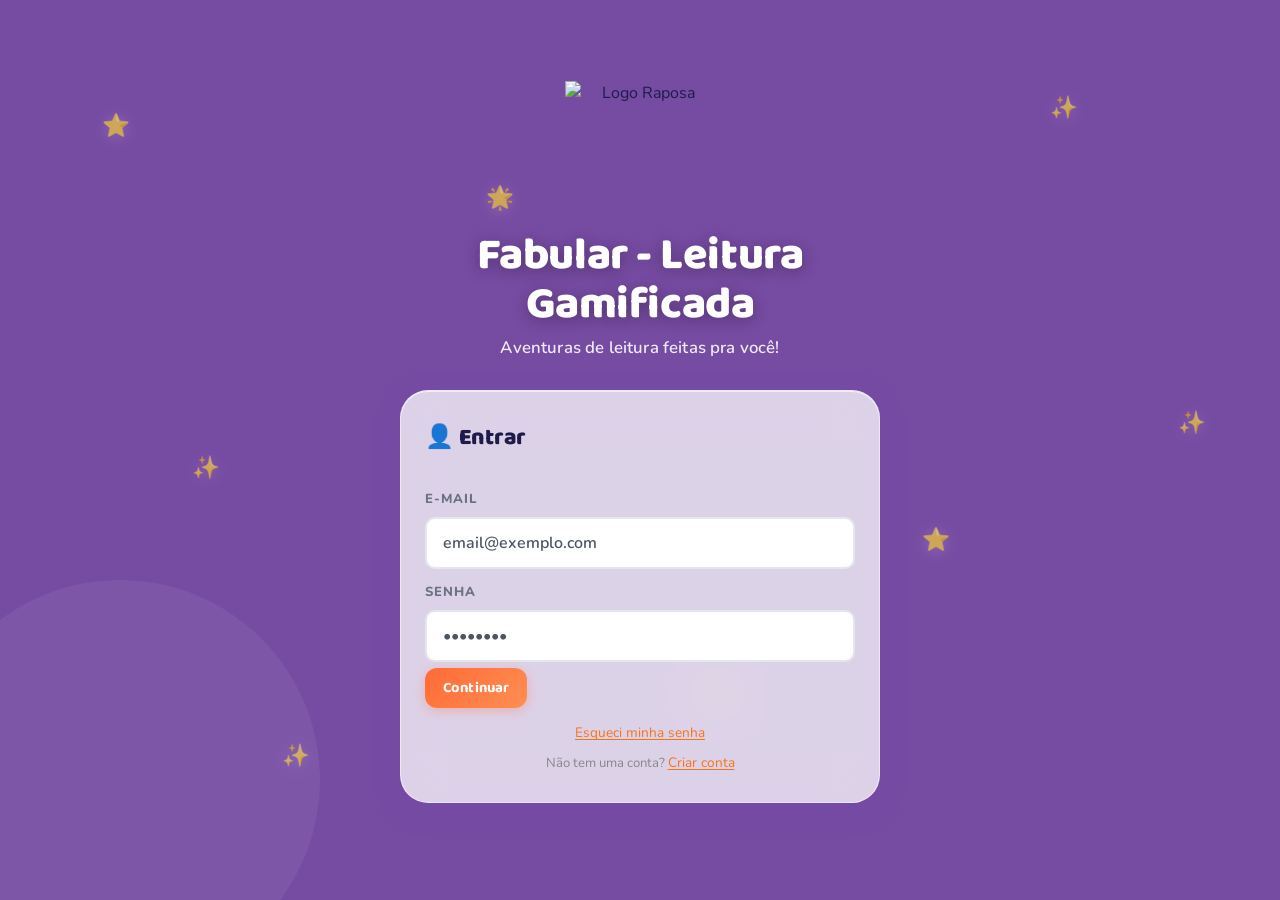
==== index.html @ b4861506 "retirada as frases inuteis" ====
<!DOCTYPE html>
<html lang="pt-BR">

<head>
  <style>
    html.alto-contraste,
    html.alto-contraste body,
    html.alto-contraste .login-bg,
    html.alto-contraste body.login-body,
    html.alto-contraste .app-header,
    html.alto-contraste .sidebar,
    html.alto-contraste .app-main,
    html.alto-contraste .app-layout {
      background-color: #0D1117 !important;
      background: #0D1117 !important;
      color: #E6EDF3 !important;
    }
  </style>
  <script>
    (function () {
      try {
        if (localStorage.getItem('mundoHistorias_modoNoturno') === '1') {
          document.documentElement.classList.add('alto-contraste');
          document.documentElement.style.backgroundColor = '#0D1117';
        }
        var f = localStorage.getItem('mundoHistorias_tamanhoFonte');
        if (f) {
          document.documentElement.style.fontSize = f + 'px';
          document.documentElement.style.setProperty('--fonte-base', f + 'px');
        }
      } catch (e) { }
    })();
  </script>
  <meta charset="UTF-8" />
  <meta name="viewport" content="width=device-width, initial-scale=1.0" />
  <title>Biblioteca - Fabular</title>
  <link rel="icon" type="image/png" href="midia/iconeRaposa.png">
  <link rel="stylesheet" href="css/style.css" />
  <link rel="stylesheet" href="css/components/minigames.css" />
  <link rel="preconnect" href="https://fonts.googleapis.com">
  <link
    href="https://fonts.googleapis.com/css2?family=Baloo+2:wght@400;600;700;800&family=Nunito:wght@400;600;700;800&display=swap"
    rel="stylesheet">

</head>

<body>

  <div id="app-shell">

    <!-- HEADER -->
    <header class="app-header">
      <div class="header-esq">
        <div id="avatar-display" class="header-avatar"></div>
        <div class="header-info">
          <span class="header-nome" id="header-nome">Aventureiro</span>
          <span class="header-nivel" id="header-nivel">Iniciante</span>
        </div>
      </div>
      <div class="header-dir">
        <div class="moedas-badge badge-vidas-header" id="badge-vidas" title="Vidas disponíveis">
          <span aria-hidden="true" class="icone-vidas-header" id="icone-vidas-header">❤️</span>
          <span id="total-vidas">5/5</span>
        </div>
        <div class="header-mais-wrap" id="header-mais-wrap">
          <button class="btn-icon btn-header-mais" id="btn-header-mais" title="Mais opções" aria-label="Mais opções"
            aria-expanded="false">
            <img src="midia/menu/menu.png" alt="Mais opções" class="menu-icon">
          </button>
          <div class="header-mais-menu" id="header-mais-menu" aria-hidden="true">
            <button class="btn-icon" id="btn-contraste" title="Alternar alto contraste"
              aria-label="Alternar alto contraste">
              <img src="midia/menu/half.png" alt="" class="menu-icon">
              <span class="menu-label">Contraste</span>
            </button>
            <button class="btn-icon" id="btn-fonte-mais" title="Aumentar fonte" aria-label="Aumentar fonte">
              <img src="midia/menu/plus.png" alt="" class="menu-icon">
              <span class="menu-label">Fonte +</span>
            </button>
            <button class="btn-icon" id="btn-fonte-menos" title="Diminuir fonte" aria-label="Diminuir fonte">
              <img src="midia/menu/minus.png" alt="" class="menu-icon">
              <span class="menu-label">Fonte -</span>
            </button>
            <button class="btn-icon btn-ir-config" id="btn-ir-configuracoes" title="Configurações"
              aria-label="Configurações">
              <img src="midia/menu/settings.png" alt="" class="menu-icon">
              <span class="menu-label">Configurações</span>
            </button>
            <button class="btn-icon btn-sair" id="btn-sair" title="Sair" aria-label="Sair e voltar ao login">
              <img src="midia/menu/log-out.png" alt="" class="menu-icon">
              <span class="menu-label">Sair</span>
            </button>
          </div>
        </div>
      </div>
    </header>

    <!-- LAYOUT -->
    <div class="app-layout">

      <!-- SIDEBAR -->
      <nav class="sidebar" id="sidebar" role="navigation" aria-label="Menu principal">
        <div class="sidebar-logo" aria-hidden="true">
          <img src="midia/IconeRaposa.png">
        </div>
        <button class="nav-item ativo" data-tela="biblioteca">
          <span class="icon home"></span>
          <span class="nav-label">Início</span>
        </button>
        <button class="nav-item" data-tela="leitura">
          <span class="nav-icon icon icon-book"></span>
          <span class="nav-label">História</span>
        </button>
        <button class="nav-item" data-tela="progresso">
          <span class="icon award"></span>
          <span class="nav-label">Progresso</span>
        </button>

        <button class="nav-item" data-tela="bot-ia">
          <span class="icon bot"></span>
          <span class="nav-label">Criar histórias</span>
        </button>
      </nav>

      <!-- MAIN -->
      <main class="app-main" id="app-main">

        <!-- BIBLIOTECA -->
        <section id="tela-biblioteca" class="tela-app ativa">
          <div class="tela-header">
            <h2>Biblioteca</h2>
            <p class="tela-sub">Escolha uma aventura para começar!</p>
          </div>
          <div class="filtros-bar">
            <div class="filtro-grupo">
              <label class="filtro-label">Gênero:</label>
              <div class="chip-grupo" id="filtro-genero">
                <button class="chip chip-sm ativo" data-filtro-genero="todos">Todos</button>
                <button class="chip chip-sm" data-filtro-genero="narrativo">Narrativo</button>
                <button class="chip chip-sm" data-filtro-genero="poetico">Poético</button>
                <button class="chip chip-sm" data-filtro-genero="cotidiano">Cotidiano</button>
                <button class="chip chip-sm" data-filtro-genero="descritivo">Descritivo</button>
                <button class="chip chip-sm" data-filtro-genero="informativo">Informativo</button>
              </div>
            </div>
          </div>

          <div class="historias-grid" id="historias-grid"></div>
        </section>

        <!-- LEITURA -->
        <section id="tela-leitura" class="tela-app">
          <div class="leitura-container">
            <div class="leitura-header">
              <button class="btn-voltar" id="btn-voltar-biblioteca" aria-label="Voltar à biblioteca">←
                Biblioteca</button>
              <div class="leitura-info">
                <span class="leitura-titulo-badge" id="leitura-titulo-badge">Título</span>
                <div class="fase-indicador">
                  <span id="fase-atual-label">História Completa</span>
                </div>
              </div>
              <div class="leitura-acoes">
                <button class="btn-icon" id="btn-ouvir" title="Ouvir história em voz alta"
                  aria-label="Ouvir história em voz alta">🔊</button>
                <button class="btn-icon" id="btn-destaque" title="Destacar palavras-chave"
                  aria-label="Destacar palavras-chave">🔍</button>
              </div>
            </div>

            <!-- ILUSTRAÇÃO DA CENA -->
            <div class="historia-imagem-area" id="historia-imagem-area">
              <div class="historia-emoji-cena" id="historia-emoji-cena">🌲🏡🌸</div>
            </div>

            <!-- CARTÃO DO LIVRO -->
            <div class="cartao-livro-leitura" id="cartao-livro-leitura">
              <div class="historia-texto" id="historia-texto"></div>
              <!-- NAVEGAÇÃO DE PÁGINAS (rodapé interno do card) -->
              <div class="livro-navegacao-paginas" id="livro-navegacao-paginas" style="display:none">
                <button class="btn-virar-pagina btn-pagina-anterior" id="btn-pagina-anterior" disabled
                  aria-label="Página anterior">
                  <span class="seta">←</span> <span class="btn-texto-completo">Anterior</span>
                </button>
                <div class="livro-nav-centro">
                  <div class="livro-paginacao-dots" id="livro-paginacao-dots"></div>
                  <span class="livro-pagina-indicador" id="livro-pagina-indicador">1 / 1</span>
                </div>
                <button class="btn-virar-pagina btn-proxima-pagina" id="btn-proxima-pagina" aria-label="Próxima página">
                  <span class="btn-texto-completo">Próxima</span> <span class="seta">→</span>
                </button>
              </div>
            </div>

            <div class="interacao-area oculto" id="interacao-area" style="display:none"></div>
            <div class="feedback-area oculto" id="feedback-area">
              <div class="feedback-card" id="feedback-card">
                <div class="feedback-emoji" id="feedback-emoji">🎉</div>
                <p class="feedback-msg" id="feedback-msg">Muito bem!</p>
              </div>
            </div>

            <div class="leitura-rodape">
              <button class="btn-secundario" id="btn-pular-fase" style="display:none">Pular fase →</button>
              <button class="btn-principal" id="btn-continuar" style="display:none">Vamos Jogar! 🚀 (5
                minigames)</button>
            </div>
          </div>
        </section>

        <!-- MINIGAME -->
        <section id="tela-minigame" class="tela-app">
          <div class="minigame-container">
            <div class="minigame-header">
              <button class="btn-voltar" id="btn-voltar-leitura" aria-label="Voltar à leitura">← Leitura</button>
              <div class="minigame-info">
                <span class="minigame-titulo-label" id="mg-titulo-label">Minigame</span>
                <span class="mg-contador" id="mg-contador">1 / 5</span>
              </div>
              <button class="btn-icon" id="btn-ouvir-mg" title="Ouvir enunciado"
                aria-label="Ouvir enunciado">🔊</button>
            </div>
            <div class="minigame-corpo" id="minigame-corpo"></div>
            <div class="minigame-feedback oculto" id="mg-feedback">
              <div class="feedback-card" id="mg-feedback-card">
                <div class="feedback-emoji" id="mg-feedback-emoji">⭐</div>
                <p id="mg-feedback-msg">Parabéns!</p>
              </div>
            </div>
            <div class="minigame-rodape">
              <button class="btn-principal oculto" id="btn-proximo-mg">Próximo Jogo →</button>
              <button class="btn-principal oculto" id="btn-finalizar-mg">Ver Resultado 🏆</button>
            </div>
          </div>
        </section>

        <!-- RESULTADO -->
        <section id="tela-resultado" class="tela-app">
          <div class="resultado-container">
            <div class="resultado-topo">
              <div class="resultado-estrelas" id="resultado-estrelas">⭐⭐⭐⭐⭐</div>
              <h2 class="resultado-titulo" id="resultado-titulo">Incrível!</h2>
              <p class="resultado-msg" id="resultado-msg">Você completou a história!</p>
            </div>
            <div class="resultado-stats">
              <div class="stat-card">
                <span class="stat-icon">⏱️</span>
                <span class="stat-valor" id="stat-tempo">0 min</span>
                <span class="stat-label">Tempo</span>
              </div>
              <div class="stat-card">
                <span class="stat-icon">✅</span>
                <span class="stat-valor" id="stat-acertos">0</span>
                <span class="stat-label">Acertos</span>
              </div>
              <div class="stat-card">
                <span class="stat-icon">💪</span>
                <span class="stat-valor" id="stat-nivel">Iniciante</span>
                <span class="stat-label">Nível</span>
              </div>
            </div>
            <p class="resultado-aviso oculto" id="resultado-aviso">⚠️ Você precisa refazer a atividade e reler a
              história para continuar!</p>
            <div class="resultado-botoes">
              <button class="btn-refazer" id="btn-refazer-atividade">🔄 Refazer Atividade e Reler</button>
              <button class="btn-secundario" id="btn-jogar-novamente">📚 Jogar Outra História</button>
              <button class="btn-principal" id="btn-ver-progresso">🏆 Ver Progresso</button>
            </div>
          </div>
        </section>

        <!-- PROGRESSO -->
        <section id="tela-progresso" class="tela-app">
          <div class="tela-header">
            <h2>Meu Progresso</h2>
            <p class="tela-sub" id="progresso-sub">Continue assim, você está indo bem!</p>
          </div>

          <div class="progresso-secoes">
            <div class="progresso-secao">
              <div class="raposa-evolucao-card" id="raposa-evolucao-card">
                <div class="raposa-imagem-wrapper">
                  <img id="raposa-img" src="midia/raposa/raposa1.png" alt="Raposa Filhote" class="raposa-img" />
                </div>
                <div class="raposa-detalhes">
                  <div class="raposa-fase-badge" id="raposa-fase-badge"> Raposa Filhote</div>
                  <p class="raposa-mensagem" id="raposa-mensagem">Sua raposinha acabou de nascer! Continue lendo
                    histórias e completando minigames para ajudá-la a crescer. </p>
                  <div class="raposa-progresso-bar-wrap">
                    <div class="raposa-progresso-info">
                      <span class="raposa-estrelas-atual" id="raposa-estrelas-texto">0 / 10 ⭐</span>
                      <span class="raposa-proximo-estagio" id="raposa-proximo-texto">Faltam 10 ⭐ para Raposa
                        Jovem</span>
                    </div>
                    <div class="raposa-bar-track">
                      <div class="raposa-bar-fill" id="raposa-bar-fill"></div>
                    </div>
                  </div>
                  <div class="raposa-estagios-mini">
                    <div class="raposa-estagio-step" id="res-filhote" title="Raposa Filhote (0+ ⭐)">
                      <span class="icon res-icon trofeuestrela"></span>
                      <span class="res-nome">Filhote</span>
                    </div>
                    <div class="raposa-estagio-linha"></div>
                    <div class="raposa-estagio-step" id="res-jovem" title="Raposa Jovem (10+ ⭐)">
                      <span class="icon res-icon interrogacao"></span>
                      <span class="res-nome">Jovem</span>
                    </div>
                    <div class="raposa-estagio-linha"></div>
                    <div class="raposa-estagio-step" id="res-aventureira" title="Raposa Aventureira (25+ ⭐)">
                      <span class="icon res-icon interrogacao"></span>
                      <span class="res-nome">Aventureira</span>
                    </div>
                    <div class="raposa-estagio-linha"></div>
                    <div class="raposa-estagio-step" id="res-mestre" title="Raposa Mestre (45+ ⭐)">
                      <span class="icon res-icon interrogacao"></span>
                      <span class="res-nome">Mestre</span>
                    </div>
                  </div>
                </div>
              </div>
            </div>

            <!-- CONQUISTAS -->
            <div class="progresso-secao progresso-secao-conquistas">
              <div class="conquistas-header-bar">
                <div class="conquistas-header-info">
                  <h3>🏆 Conquistas</h3>
                  <p class="conquistas-subtitulo">Alcance os objetivos de leitura e minigames para desbloquear
                    conquistas!</p>
                </div>
                <div class="conquistas-contador-badge" id="conquistas-contador">0 / 8 Conquistas</div>
              </div>

              <!-- GRID DE CARDS DE CONQUISTAS -->
              <div class="conquistas-grid" id="conquistas-grid"></div>
            </div>

            <div class="progresso-secao progresso-secao-historias">
              <h3>📖 Histórias Concluídas</h3>
              <div class="progresso-historias-layout">
                <div class="historias-concluidas-wrap">
                  <div class="historias-concluidas" id="historias-concluidas">
                    <p class="vazio-msg">Nenhuma história concluída ainda. Comece a ler!</p>
                  </div>
                </div>
                <aside class="calendario-atividade" id="calendario-atividade"
                  aria-label="Calendário de atividade de leitura"></aside>
              </div>
            </div>
          </div>
        </section>

        <!-- BOT IA -->
        <section id="tela-bot-ia" class="tela-app">
          <div class="tela-header">
            <h2>Criar Histórias</h2>
          </div>
          <div class="bot-ia-wrap">
            <div class="bot-ia-card">
              <div class="bot-chat">
                <div class="bot-chat-msg bot-chat-msg-ai">
                  <span class="bot-chat-avatar">
                    <img src="midia/IconeRaposa.png" alt="Lumi — Assistente de IA">
                  </span>
                  <div class="bot-chat-bubble">
                    Oi! Sou a Lumi! Me conte sua ideia e eu crio uma história completa para você.
                  </div>
                </div>
                <div class="bot-chat-msg bot-chat-msg-ai">
                  <span class="bot-chat-avatar">
                    <img src="midia/IconeRaposa.png" alt="Lumi — Assistente de IA">
                  </span>
                  <div class="bot-chat-bubble">
                    Escolha o gênero textual para começar:
                  </div>
                </div>
              </div>

              <label class="bot-ia-label" id="label-bot-ia-genero">Gênero textual</label>
              <div class="chip-grupo bot-ia-genero-grupo" id="bot-ia-genero-grupo" role="radiogroup"
                aria-labelledby="label-bot-ia-genero">
                <button type="button" class="chip ativo" data-genero="narrativo" aria-pressed="true">Narrativo</button>
                <button type="button" class="chip" data-genero="poetico" aria-pressed="false">Poético</button>
                <button type="button" class="chip" data-genero="instrucional" aria-pressed="false">Instrucional</button>
                <button type="button" class="chip" data-genero="descritivo" aria-pressed="false">Descritivo</button>
                <button type="button" class="chip" data-genero="informativo" aria-pressed="false">Informativo</button>
              </div>

              <label class="bot-ia-label" for="bot-ia-prompt">Tema ou ideia da história</label>
              <textarea id="bot-ia-prompt" class="bot-ia-textarea" rows="4" maxlength="700"
                placeholder="Ex.: um coelho que aprende a colaborar com os amigos para montar uma horta..."></textarea>
              <button type="button" class="btn-principal bot-ia-btn" id="btn-bot-ia-gerar">Criar história</button>
              <p id="bot-ia-erro" class="bot-ia-erro oculto" role="alert"></p>
            </div>
          </div>
        </section>

      </main>
    </div>
  </div>

  <!-- PORTÃO PARENTAL: verifica conta matemática antes de ir às configurações -->
  <div class="portao-overlay oculto" id="portao-parental-overlay" role="dialog" aria-modal="true"
    aria-labelledby="portao-titulo">
    <div class="portao-card" id="portao-card">
      <div class="portao-icone">🔐</div>
      <h2 class="portao-titulo" id="portao-titulo">Área dos Responsáveis</h2>
      <p class="portao-desc">Para acessar as configurações, resolva a conta abaixo:</p>
      <div class="portao-conta" id="portao-conta" aria-live="polite"></div>
      <div class="portao-input-wrap">
        <input class="portao-input" id="portao-resposta" type="number" inputmode="numeric" placeholder="Sua resposta..."
          autocomplete="off" aria-label="Resposta da conta">
        <button class="btn-principal portao-btn-confirmar" id="portao-btn-confirmar">Confirmar ✓</button>
      </div>
      <p class="portao-erro oculto" id="portao-erro" aria-live="assertive">❌ Resposta incorreta. Tente novamente!</p>
      <button class="btn-secundario portao-btn-cancelar" id="portao-btn-cancelar">Cancelar</button>
    </div>
  </div>

  <script src="js/models/faixaEtaria.js"></script>
  <script src="js/models/stories.js"></script>
  <script src="js/models/state.js"></script>
  <script src="js/models/vidas.js"></script>
  <script src="js/utils/avatarUtils.js"></script>
  <script src="js/views/accessibilityView.js"></script>
  <script src="js/views/iaView.js"></script>
  <script src="js/views/libraryView.js"></script>
  <script src="js/views/readingView.js"></script>
  <script src="js/views/minigameView.js"></script>
  <script src="js/views/progressView.js"></script>
  <script src="js/controllers/appController.js"></script>
</body>

</html>
---- css/style.css ----
/* =============================================
   MUNDO DAS HISTÓRIAS — style.css (modernizado)
   ============================================= */

/* ── RESET ── */
*,
*::before,
*::after {
  box-sizing: border-box;
  margin: 0;
  padding: 0;
}

/*Variaveis de cores*/
:root {
  --cor-primaria: #FF6B35;
  --cor-secundaria: #4ECDC4;
  --cor-acento: #FFE66D;
  --cor-roxo: #A855F7;
  --cor-verde: #22C55E;
  --cor-azul: #3B82F6;

  --grad-hero: linear-gradient(135deg, #667eea 0%, #764ba2 50%, #f093fb 100%);
  --grad-card: linear-gradient(160deg, #ffffff 0%, #f8f3ff 100%);
  --grad-btn: linear-gradient(135deg, #FF6B35, #FF8E53);
  --grad-btn-sec: linear-gradient(135deg, #4ECDC4, #44A08D);
  --cor-btn-sec: #0d7a73;

  --bg: #F0F4FF;
  --bg-card: #FFFFFF;
  --texto: #1E1B4B;
  --texto-sub: #6B7280;
  --borda: #E5E7EB;

  --radius: 18px;
  --radius-sm: 10px;
  --shadow: 0 2px 16px rgba(100, 70, 200, .10), 0 1px 3px rgba(0, 0, 0, .05);
  --shadow-lg: 0 8px 40px rgba(100, 70, 200, .16), 0 2px 8px rgba(0, 0, 0, .06);
  --shadow-hover: 0 16px 48px rgba(100, 70, 200, .22), 0 4px 12px rgba(0, 0, 0, .08);
  --trans: .2s cubic-bezier(.4, 0, .2, 1);
  --trans-spring: .3s cubic-bezier(.34, 1.56, .64, 1);

  /* fonte controlada via JS */
  --fonte-base: 16px;

  /* glassmorphism */
  --glass-bg: rgba(255, 255, 255, 0.75);
  --glass-border: rgba(255, 255, 255, 0.5);
  --glass-shadow: 0 8px 32px rgba(100, 70, 200, .12), inset 0 1px 0 rgba(255, 255, 255, 0.6);
}

/* Alto contraste */
html.alto-contraste,
body.alto-contraste {
  --bg: #000000;
  --bg-card: #111111;
  --texto: #FFFF00;
  --texto-sub: #FFD700;
  --borda: #FFFF00;
  --cor-primaria: #FF9944;
  --cor-secundaria: #00FFEE;
  --cor-roxo: #DD88FF;
  --cor-verde: #00FF88;
  --cor-azul: #66BBFF;
  --cor-acento: #FFEE00;
  --grad-card: linear-gradient(145deg, #111, #222);
  --grad-btn: linear-gradient(135deg, #FF9944, #FFBB55);
  --grad-btn-sec: linear-gradient(135deg, #00FFEE, #00DDCC);
  --shadow: 0 0 0 2px #FFFF00;
  --glass-bg: rgba(20, 20, 20, 0.9);
  --glass-border: rgba(255, 255, 0, 0.3);
}

/*Variváveis de icon*/

.icon {
  width: 32px;
  height: 32px;
  display: inline-block;
  background-size: contain;
  background-repeat: no-repeat;
  background-position: center;
  transition: all .25s ease;
}

.nav-item.ativo .icon {
  animation: pop .3s ease;
  transform: scale(1.2);
}

@keyframes pop {
  0% {
    transform: scale(1);
  }

  50% {
    transform: scale(1.35);
  }

  100% {
    transform: scale(1.2);
  }
}

.home {
  background-image: url("../midia/home.png");
}

.icon-book {
  background-image: url("../midia/book-menu.png");
}

.award {
  background-image: url("../midia/trophy-menu.png");
}

.bot {
  background-image: url("../midia/bot.png");
}


html {
  font-size: var(--fonte-base, 15px);
  background-color: var(--bg, #F0F4FF);
  scroll-behavior: smooth;
}

@media (max-width: 768px) {
  html {
    font-size: 14px !important;
  }
}

@media (max-width: 480px) {
  html {
    font-size: 13.5px !important;
  }
}

body {
  font-family: 'Nunito', sans-serif;
  font-size: 1rem;

  background: var(--bg);
  color: var(--texto);
  min-height: 100vh;
  line-height: 1.6;
}

*:focus-visible {
  outline: 3px solid var(--cor-primaria);
  outline-offset: 3px;
  border-radius: 6px;
}

/* ── UTILITÁRIOS ── */
.oculto {
  display: none !important;
}

.tela-app {
  display: none;
}

.tela-app.ativa {
  display: block;
}



/* ==============================================
   LOGIN PAGE
   ============================================== */
body.login-body {
  display: flex;
  align-items: center;
  justify-content: center;
  min-height: 100vh;
}

.login-bg {
  min-height: 100vh;
  width: 100%;
  background: #764ba2;
  position: relative;
  overflow: hidden;
  display: flex;
  align-items: center;
  justify-content: center;
  padding: 24px 16px 40px;
}

/* fundo com textura de pontos 
.login-bg::before {
  content: '';
  position: absolute;
  inset: 0;
  background:
    radial-gradient(circle at 20% 30%, rgba(255, 255, 255, .15) 0%, transparent 50%),
    radial-gradient(circle at 80% 70%, rgba(255, 255, 255, .1) 0%, transparent 50%),
    url("data:image/svg+xml,%3Csvg width='40' height='40' viewBox='0 0 40 40' xmlns='http://www.w3.org/2000/svg'%3E%3Ccircle cx='20' cy='20' r='1.5' fill='%23ffffff' fill-opacity='0.07'/%3E%3C/svg%3E");
  pointer-events: none;
}*/

.login-bg::after {
  content: '';
  position: absolute;
  bottom: -80px;
  left: -80px;
  width: 400px;
  height: 400px;
  border-radius: 50%;
  background: rgba(255, 255, 255, .06);
  pointer-events: none;
}

.estrelas-bg {
  position: absolute;
  inset: 0;
  pointer-events: none;
}

.estrela-flutuante {
  position: absolute;
  left: var(--x);
  top: var(--y);
  font-size: 1.4rem;
  animation: flutua 3.5s ease-in-out infinite;
  animation-delay: var(--d);
  opacity: .65;
  filter: drop-shadow(0 2px 8px rgba(255, 255, 255, .3));
}

@keyframes flutua {

  0%,
  100% {
    transform: translateY(0) rotate(0) scale(1);
  }

  50% {
    transform: translateY(-18px) rotate(15deg) scale(1.1);
  }
}

.login-wrapper {
  width: 100%;
  max-width: 480px;
  display: flex;
  flex-direction: column;
  align-items: center;
  gap: 28px;
  position: relative;
  z-index: 1;
}

.login-logo {
  text-align: center;
}

.login-logo-icon {
  width: 150px;
  height: 150px;
  display: block;
  margin: 0 auto;

}

@keyframes pulsa {

  0%,
  100% {
    transform: scale(1) rotate(-2deg);
  }

  50% {
    transform: scale(1.1) rotate(2deg);
  }
}

.login-titulo {
  font-family: 'Baloo 2', cursive;
  font-size: clamp(2rem, 7vw, 2.8rem);
  font-weight: 800;
  color: #fff;
  text-shadow: 0 3px 16px rgba(0, 0, 0, .3);
  line-height: 1.1;
  letter-spacing: -.01em;
}

.login-subtitulo {
  color: rgba(255, 255, 255, .88);
  font-size: 1.05rem;
  margin-top: 6px;
  font-weight: 600;
  letter-spacing: .01em;
}

.login-card {
  background: var(--glass-bg);
  backdrop-filter: blur(20px);
  -webkit-backdrop-filter: blur(20px);
  border: 1.5px solid var(--glass-border);
  border-radius: 28px;
  padding: 28px 24px;
  width: 100%;
  box-shadow: var(--glass-shadow);
  display: flex;
  flex-direction: column;
  gap: 20px;
  animation: slideUp .55s cubic-bezier(.4, 0, .2, 1) both;
}

@keyframes slideUp {
  from {
    opacity: 0;
    transform: translateY(36px) scale(.98);
  }

  to {
    opacity: 1;
    transform: translateY(0) scale(1);
  }
}

.login-card-titulo {
  font-family: 'Baloo 2', cursive;
  font-size: 1.45rem;
  font-weight: 800;
  color: var(--texto);
  letter-spacing: -.01em;
}

.campo-grupo {
  display: flex;
  flex-direction: column;
  gap: 7px;
}

.campo-label {
  font-weight: 800;
  font-size: .82rem;
  color: var(--texto-sub);
  text-transform: uppercase;
  letter-spacing: .07em;
  padding-top: 3%;
}

.campo-input,
input,
select,
textarea {
  border: 2px solid var(--borda, #E5E7EB);
  border-radius: var(--radius-sm, 10px);
  padding: 13px 16px;
  font-family: 'Nunito', sans-serif;
  font-size: 1rem;
  font-weight: 700 !important;
  color: #111827 !important;
  background: #FFFFFF !important;
  transition: border-color var(--trans), box-shadow var(--trans), background var(--trans);
}

.campo-input::placeholder,
input::placeholder,
textarea::placeholder {
  color: #4B5563 !important;
  opacity: 1 !important;
  font-weight: 600 !important;
}

.campo-input:focus,
input:focus,
select:focus,
textarea:focus {
  border-color: var(--cor-primaria, #FF6B35);
  background: #FFFFFF !important;
  color: #111827 !important;
  box-shadow: 0 0 0 4px rgba(255, 107, 53, .12);
  outline: none;
}

select.campo-input option,
select option {
  color: #111827 !important;
  background-color: #FFFFFF !important;
  font-weight: 700 !important;
  padding: 8px;
}

/* Previne fundo claro com texto claro no autofill do navegador em Modo Claro */
input:-webkit-autofill,
input:-webkit-autofill:hover,
input:-webkit-autofill:focus,
input:-webkit-autofill:active {
  -webkit-text-fill-color: #111827 !important;
  -webkit-box-shadow: 0 0 0px 1000px #FFFFFF inset !important;
  transition: background-color 5000s ease-in-out 0s;
}

.campo-erro {
  color: #EF4444;
  font-size: .85rem;
  font-weight: 700;
}

/* Avatar grid */
.avatar-grid {
  display: grid;
  grid-template-columns: repeat(4, 1fr);
  gap: 8px;
}

.avatar-btn {
  background: rgba(255, 255, 255, .6);
  border: 2.5px solid transparent;
  border-radius: var(--radius-sm);
  font-size: 1.85rem;
  padding: 9px;
  cursor: pointer;
  transition: all var(--trans-spring);
  line-height: 1;
  position: relative;
  overflow: hidden;
}

.avatar-btn::before {
  content: '';
  position: absolute;
  inset: 0;
  background: linear-gradient(135deg, rgba(168, 85, 247, .08), rgba(168, 85, 247, .02));
  opacity: 0;
  transition: opacity var(--trans);
}

.avatar-btn:hover {
  background: #EDE9FE;
  transform: scale(1.12) translateY(-2px);
}

.avatar-btn:hover::before {
  opacity: 1;
}

.avatar-btn.ativo {
  border-color: var(--cor-roxo);
  background: linear-gradient(135deg, #EDE9FE, #DDD6FE);
  transform: scale(1.1) translateY(-2px);
  box-shadow: 0 4px 16px rgba(168, 85, 247, .3);
}

.avatar-btn img,
.avatar-img,
.avatar-img-render {
  width: 48px;
  height: 48px;
  object-fit: contain;
  border-radius: 50%;
  display: inline-block;
  vertical-align: middle;
}

.avatar-emoji-render {
  font-size: 2rem;
  line-height: 1;
  display: inline-block;
}

/* Chips */
.chip-grupo {
  display: flex;
  flex-wrap: wrap;
  gap: 8px;
}

.chip {
  background: #FFFFFF !important;
  border: 2px solid #D1D5DB !important;
  border-radius: 999px;
  padding: 8px 16px;
  font-family: 'Nunito', sans-serif;
  font-size: .9rem;
  font-weight: 800 !important;
  color: #111827 !important;
  cursor: pointer;
  transition: all var(--trans);
  position: relative;
  overflow: hidden;
  box-shadow: 0 1px 3px rgba(0, 0, 0, 0.05);
}

.chip:hover {
  border-color: #FF6B35 !important;
  color: #C2410C !important;
  background: #FFF3ED !important;
  transform: translateY(-1px);
}

.chip.ativo {
  background: linear-gradient(135deg, #FF6B35, #FF8E53) !important;
  border-color: #FF6B35 !important;
  color: #FFFFFF !important;
  font-weight: 800 !important;
  transform: translateY(-1px) scale(1.04);
  box-shadow: 0 4px 14px rgba(255, 107, 53, .35);
}

.chip.chip-sm {
  padding: 6px 12px;
  font-size: .82rem;
}

.chip.chip-sm.ativo {
  transform: translateY(-1px) scale(1.03);
}

.btn-entrar {
  margin-top: 4px;
}

/*IMG BOT*/
.bot-chat-avatar {
  width: 40px;
  height: 40px;
  display: flex;
  align-items: center;
  justify-content: center;
  flex-shrink: 0;
}

.bot-chat-avatar img {
  width: 100%;
  height: 100%;
  object-fit: contain;
  border-radius: 50%;
}

/* ==============================================
   BOTÕES GERAIS
   ============================================== */
.btn-principal {
  background: var(--grad-btn);
  color: #fff;
  border: none;
  border-radius: 12px;
  padding: 8px 18px;
  margin: 6px 0;
  font-family: 'Baloo 2', cursive;
  font-size: 0.92rem;
  font-weight: 700;
  cursor: pointer;
  transition: all var(--trans);
  box-shadow: 0 3px 12px rgba(255, 107, 53, .3);
  display: inline-flex;
  align-items: center;
  justify-content: center;
  text-align: center;
  gap: 6px;
  letter-spacing: .01em;
  position: relative;
  overflow: hidden;
  box-sizing: border-box;
}

.btn-principal::after {
  content: '';
  position: absolute;
  inset: 0;
  background: linear-gradient(135deg, rgba(255, 255, 255, .15), transparent);
  opacity: 0;
  transition: opacity var(--trans);
}

.btn-principal:hover:not(:disabled) {
  transform: translateY(-1px);
  box-shadow: 0 6px 20px rgba(255, 107, 53, .45);
}

.btn-principal:hover:not(:disabled)::after {
  opacity: 1;
}

.btn-principal:active {
  transform: translateY(0);
}

.btn-principal:disabled {
  opacity: .5;
  cursor: not-allowed;
}

.btn-secundario {
  background: rgba(78, 205, 196, 0.08);
  color: var(--cor-btn-sec);
  border: 2px solid var(--cor-secundaria);
  border-radius: 12px;
  padding: 8px 16px;
  margin: 6px 0;
  font-family: 'Baloo 2', cursive;
  font-size: 0.88rem;
  font-weight: 700;
  cursor: pointer;
  transition: all var(--trans);
  display: inline-flex;
  align-items: center;
  justify-content: center;
  text-align: center;
  gap: 6px;
  position: relative;
  overflow: hidden;
  z-index: 1;
  box-shadow: 0 2px 8px rgba(78, 205, 196, 0.15);
  box-sizing: border-box;
}

.btn-secundario::before {
  content: '';
  position: absolute;
  inset: 0;
  background: var(--grad-btn-sec);
  opacity: 0;
  transition: opacity var(--trans);
  z-index: -1;
}

.btn-secundario:hover {
  color: #ffffff;
  border-color: transparent;
  transform: translateY(-1px);
  box-shadow: 0 4px 18px rgba(78, 205, 196, .35);
}

.btn-secundario:hover::before {
  opacity: 1;
}

.btn-voltar {
  background: none;
  border: none;
  font-family: 'Nunito', sans-serif;
  font-size: .95rem;
  font-weight: 700;
  color: var(--texto-sub);
  cursor: pointer;
  padding: 8px 10px;
  border-radius: var(--radius-sm);
  transition: color var(--trans), background var(--trans);
  white-space: nowrap;
}

.btn-voltar:hover {
  color: var(--cor-primaria);
  background: rgba(255, 107, 53, .08);
}

.btn-icon {
  display: inline-flex;
  align-items: center;
  justify-content: center;
  gap: 6px;
  background: rgba(255, 255, 255, .7);
  border: 1.5px solid var(--borda);
  border-radius: var(--radius-sm);
  padding: 7px 10px;
  font-size: .85rem;
  font-weight: 800;
  cursor: pointer;
  transition: all var(--trans);
  color: var(--texto);
  white-space: nowrap;
  line-height: 1.3;
  backdrop-filter: blur(4px);
}

.btn-icon img {
  width: 20px !important;
  height: 20px !important;
  max-width: 20px;
  max-height: 20px;
  object-fit: contain;
  display: inline-block;
  flex-shrink: 0;
}

.btn-icon:hover {
  border-color: var(--cor-primaria);
  color: var(--cor-primaria);
  background: rgba(255, 107, 53, .07);
  transform: translateY(-1px);
}

.btn-icon.ativo {
  background: var(--cor-primaria);
  border-color: var(--cor-primaria);
  color: #fff;
}

.btn-sair {
  color: #EF4444;
  border-color: rgba(239, 68, 68, .25);
}

.btn-sair:hover {
  background: rgba(239, 68, 68, .07);
  border-color: #EF4444;
  color: #EF4444;
  transform: translateY(-1px);
}

/* ==============================================
   APP SHELL — HEADER
   ============================================== */
#app-shell {
  display: flex;
  flex-direction: column;
  height: 100vh;
  overflow: hidden;
}

.app-header {
  background: rgba(255, 255, 255, .92);
  backdrop-filter: blur(16px);
  -webkit-backdrop-filter: blur(16px);
  border-bottom: 1px solid rgba(229, 231, 235, .8);
  padding: 10px 20px;
  display: flex;
  align-items: center;
  justify-content: space-between;
  flex-shrink: 0;
  box-shadow: 0 1px 20px rgba(100, 70, 200, .08);
  position: relative;
  z-index: 50;
}

.header-esq {
  display: flex;
  align-items: center;
  gap: 10px;
}

.header-avatar {
  font-size: 2rem;
  flex-shrink: 0;
  filter: drop-shadow(0 2px 6px rgba(0, 0, 0, .15));
  transition: transform var(--trans-spring);
  display: flex;
  align-items: center;
  justify-content: center;
  width: 44px;
  height: 44px;
}

.header-avatar img,
.header-avatar-img {
  width: 40px;
  height: 40px;
  object-fit: contain;
  border-radius: 50%;
  display: block;
}

.header-avatar:hover {
  transform: scale(1.15) rotate(-5deg);
}

.header-info {
  display: flex;
  flex-direction: column;
  line-height: 1.2;
}

.header-nome {
  font-weight: 800;
  font-size: .95rem;
  color: var(--texto);
}

.header-nivel {
  font-size: .72rem;
  color: var(--cor-roxo);
  font-weight: 800;
  letter-spacing: .04em;
  text-transform: uppercase;
}

.header-logo {
  font-family: 'Baloo 2', cursive;
  font-weight: 800;
  font-size: 1.1rem;
  color: var(--texto);
  letter-spacing: -.01em;
}

.header-dir {
  display: flex;
  align-items: center;
  gap: 6px;
}

/* Wrapper relativo para posicionar o dropdown */
.header-mais-wrap {
  position: relative;
}

/* Botão dos 3 pontinhos */
.btn-header-mais {
  font-size: 1.3rem;
  letter-spacing: 0.05em;
  min-width: 38px;
}

.header-mais-dots {
  line-height: 1;
  display: block;
  transform: rotate(0deg);
  transition: transform 0.2s ease;
}

.btn-header-mais[aria-expanded="true"] .header-mais-dots {
  transform: rotate(90deg);
}

/* Dropdown */
.header-mais-menu {
  display: flex;
  flex-direction: column;
  align-items: stretch;
  gap: 4px;
  position: absolute;
  top: calc(100% + 8px);
  right: 0;
  min-width: 160px;
  background: var(--bg-card, #fff);
  border: 1.5px solid var(--borda, #E5E7EB);
  border-radius: 14px;
  padding: 8px;
  box-shadow: 0 8px 28px rgba(0, 0, 0, 0.12), 0 2px 8px rgba(0, 0, 0, 0.06);
  z-index: 9999;
  /* estado fechado */
  opacity: 0;
  pointer-events: none;
  transform: translateY(-6px) scale(0.97);
  transform-origin: top right;
  transition: opacity 0.18s ease, transform 0.18s ease;
}

.header-mais-menu.aberto {
  opacity: 1;
  pointer-events: auto;
  transform: translateY(0) scale(1);
}

/* Botões dentro do dropdown ficam largura total, com label na mesma linha */
.header-mais-menu .btn-icon {
  display: flex !important;
  flex-direction: row !important;
  align-items: center !important;
  justify-content: flex-start !important;
  width: 100%;
  gap: 10px;
  padding: 9px 12px;
  border-radius: 9px;
  font-size: 0.92rem;
  font-weight: 700;
  text-align: left;
}

/* Ícone de imagem dentro dos botões do dropdown */
.header-mais-menu .menu-icon,
.btn-header-mais .menu-icon {
  width: 20px !important;
  height: 20px !important;
  max-width: 20px;
  max-height: 20px;
  object-fit: contain;
  flex-shrink: 0;
  display: inline-block;
}

/* Label de texto ao lado do ícone na mesma linha */
.menu-label {
  font-size: 0.92rem;
  font-weight: 700;
  color: inherit;
  white-space: nowrap;
  line-height: 1;
}

/* Dark mode */
body.alto-contraste .header-mais-menu,
html.alto-contraste .header-mais-menu {
  background: #161B22 !important;
  border-color: #30363D !important;
  box-shadow: 0 8px 28px rgba(0, 0, 0, 0.45) !important;
}

/* ─── PORTÃO PARENTAL ──────────────────────────────────────────────── */
.portao-overlay {
  position: fixed;
  inset: 0;
  background: rgba(0, 0, 0, 0.55);
  backdrop-filter: blur(4px);
  display: flex;
  align-items: center;
  justify-content: center;
  z-index: 99999;
  padding: 16px;
  transition: opacity 0.2s ease;
}

.portao-overlay.oculto {
  display: none;
}

.portao-card {
  background: #fff;
  border-radius: 24px;
  padding: 36px 32px 28px;
  max-width: 400px;
  width: 100%;
  text-align: center;
  box-shadow: 0 20px 60px rgba(0, 0, 0, 0.2);
  animation: portaoEntrar 0.28s cubic-bezier(0.34, 1.56, 0.64, 1);
}

@keyframes portaoEntrar {
  from {
    opacity: 0;
    transform: scale(0.88) translateY(12px);
  }

  to {
    opacity: 1;
    transform: scale(1) translateY(0);
  }
}

.portao-icone {
  font-size: 2.8rem;
  margin-bottom: 10px;
}

.portao-titulo {
  font-size: 1.3rem;
  font-weight: 800;
  color: var(--cor-primaria, #7C3AED);
  margin: 0 0 6px;
}

.portao-desc {
  font-size: 0.95rem;
  color: #6B7280;
  margin: 0 0 18px;
}

.portao-conta {
  font-size: 2rem;
  font-weight: 900;
  color: #1F2937;
  background: #F3F4F6;
  border-radius: 14px;
  padding: 14px 20px;
  margin-bottom: 18px;
  letter-spacing: 0.05em;
}

.portao-input-wrap {
  display: flex;
  gap: 8px;
  margin-bottom: 10px;
}

.portao-input {
  flex: 1;
  padding: 10px 14px;
  font-size: 1.1rem;
  font-weight: 700;
  border: 2px solid #E5E7EB;
  border-radius: 10px;
  outline: none;
  transition: border-color 0.2s;
  text-align: center;
}

.portao-input:focus {
  border-color: var(--cor-primaria, #7C3AED);
  box-shadow: 0 0 0 3px rgba(124, 58, 237, 0.15);
}

.portao-btn-confirmar {
  white-space: nowrap;
  padding: 10px 18px;
  font-size: 0.95rem;
}

.portao-erro {
  color: #EF4444;
  font-weight: 700;
  font-size: 0.9rem;
  margin: 0 0 12px;
  animation: portaoShake 0.35s ease;
}

@keyframes portaoShake {

  0%,
  100% {
    transform: translateX(0);
  }

  25% {
    transform: translateX(-6px);
  }

  75% {
    transform: translateX(6px);
  }
}

.portao-btn-cancelar {
  margin-top: 4px;
  font-size: 0.88rem;
}

/* Dark mode portao */
body.alto-contraste .portao-card,
html.alto-contraste .portao-card {
  background: #161B22 !important;
  box-shadow: 0 20px 60px rgba(0, 0, 0, 0.6) !important;
}

body.alto-contraste .portao-conta,
html.alto-contraste .portao-conta {
  background: #21262D !important;
  color: #F0F6FC !important;
}

body.alto-contraste .portao-input,
html.alto-contraste .portao-input {
  background: #0D1117 !important;
  color: #F0F6FC !important;
  border-color: #30363D !important;
}


.moedas-badge {
  background: linear-gradient(135deg, #FFE66D, #FFC107);
  border-radius: 999px;
  padding: 5px 14px;
  font-weight: 800;
  font-size: .88rem;
  display: flex;
  align-items: center;
  gap: 5px;
  box-shadow: 0 2px 10px rgba(255, 193, 7, .35), inset 0 1px 0 rgba(255, 255, 255, .4);
  color: #5c4000;
  transition: transform var(--trans-spring);
}

.moedas-badge:hover {
  transform: scale(1.06);
}

/* ==============================================
   LAYOUT: SIDEBAR + MAIN
   ============================================== */
.app-layout {
  display: flex;
  flex: 1;
  overflow: hidden;
  min-height: 0;
}

/* SIDEBAR */
.sidebar {
  width: 200px;
  flex-shrink: 0;
  background: rgba(255, 255, 255, .95);
  border-right: 1px solid rgba(229, 231, 235, .6);
  display: flex;
  flex-direction: column;
  gap: 4px;
  padding: 16px 10px;
  overflow-y: auto;
  box-shadow: 2px 0 20px rgba(100, 70, 200, .06);
}

.sidebar-logo {
  font-size: 2.2rem;
  text-align: center;
  padding: 6px 0 16px;
  border-bottom: 1px solid rgba(229, 231, 235, .6);
  margin-bottom: 10px;
  filter: drop-shadow(0 2px 8px rgba(0, 0, 0, .1));
  display: flex;
  justify-content: center;
  align-items: center;
  box-sizing: border-box;
}

.sidebar-logo img {
  width: 80px;
  height: 80px;
  max-width: 100%;
  object-fit: contain;
  display: block;
}

.nav-item {
  background: none;
  border: none;
  border-radius: var(--radius);
  padding: 12px 14px;
  display: flex;
  align-items: center;
  gap: 10px;
  cursor: pointer;
  transition: all var(--trans);
  color: var(--texto-sub);
  font-family: 'Nunito', sans-serif;
  font-weight: 700;
  font-size: .95rem;
  text-align: left;
  width: 100%;
  position: relative;
  overflow: hidden;
}

.nav-item::before {
  content: '';
  position: absolute;
  inset: 0;
  border-radius: var(--radius);
  background: linear-gradient(135deg, rgba(255, 107, 53, .08), rgba(255, 142, 83, .04));
  opacity: 0;
  transition: opacity var(--trans);
}

.nav-item:hover {
  color: var(--cor-primaria);
  transform: scale(1.06);
}

.nav-item:hover::before {
  opacity: 1;
}

.nav-item.ativo {
  background: linear-gradient(135deg, rgba(255, 107, 53, .12), rgba(255, 142, 83, .06));
  color: var(--cor-primaria);
  box-shadow: inset 3px 0 0 var(--cor-primaria);

}

.nav-item .nav-icon {
  font-size: 1.3rem;
  flex-shrink: 0;
  transition: transform var(--trans-spring);
}

.nav-item:hover .nav-icon {
  transform: scale(1.2);
}

.nav-item.ativo .nav-icon {
  transform: scale(1.1);
}

/* MAIN */
.app-main {
  flex: 1;
  overflow-y: auto;
  min-height: 0;
  padding-bottom: 32px;
  scrollbar-width: thin;
  scrollbar-color: var(--borda) transparent;
}

/* ==============================================
   TELA HEADER
   ============================================== */
.tela-header {
  padding: 28px 24px 10px;
}

.tela-header h2 {
  font-family: 'Baloo 2', cursive;
  font-size: 1.8rem;
  font-weight: 800;
  color: var(--texto);
  letter-spacing: -.02em;
}

.tela-sub {
  color: var(--texto-sub);
  font-size: .95rem;
  margin-top: 4px;
}

/* ==============================================
   FILTROS
   ============================================== */
.filtros-bar {
  padding: 12px 24px;
  display: flex;
  flex-direction: column;
  gap: 10px;
  background: rgba(255, 255, 255, .92);
  backdrop-filter: blur(12px);
  -webkit-backdrop-filter: blur(12px);
  border-bottom: 1px solid rgba(229, 231, 235, .6);
  position: sticky;
  top: 0;
  z-index: 10;
  box-shadow: 0 4px 20px rgba(100, 70, 200, .06);
}

.filtro-grupo {
  display: flex;
  align-items: center;
  gap: 8px;
  flex-wrap: wrap;
}

.filtro-label {
  font-size: .78rem;
  font-weight: 800;
  color: var(--texto-sub);
  text-transform: uppercase;
  white-space: nowrap;
  letter-spacing: .06em;
}

/* ==============================================
   GRID HISTÓRIAS
   ============================================== */
.historias-grid {
  display: grid;
  grid-template-columns: repeat(auto-fill, minmax(260px, 1fr));
  gap: 18px;
  padding: 20px 24px;
}

.historia-card {
  background: var(--bg-card);
  border-radius: 22px;
  padding: 22px;
  border: 1.5px solid rgba(229, 231, 235, .7);
  box-shadow: var(--shadow);
  transition: all var(--trans);
  display: flex;
  flex-direction: column;
  gap: 12px;
  cursor: pointer;
  animation: fadeIn .45s ease both;
  position: relative;
  overflow: hidden;
}

.historia-card::before {
  content: '';
  position: absolute;
  top: 0;
  left: 0;
  right: 0;
  height: 3px;
  background: var(--grad-btn);
  opacity: 0;
  transition: opacity var(--trans);
}

.historia-card:hover {
  transform: translateY(-6px);
  box-shadow: var(--shadow-hover);
  border-color: rgba(255, 107, 53, .25);
}

.historia-card:hover::before {
  opacity: 1;
}

@keyframes fadeIn {
  from {
    opacity: 0;
    transform: translateY(20px) scale(.98);
  }

  to {
    opacity: 1;
    transform: translateY(0) scale(1);
  }
}

.hc-emoji {
  font-size: 3.2rem;
  line-height: 1;
  filter: drop-shadow(0 4px 10px rgba(0, 0, 0, .12));
  transition: transform var(--trans-spring);
}

.historia-card:hover .hc-emoji {
  transform: scale(1.15) rotate(-3deg);
}

.hc-titulo {
  font-family: 'Baloo 2', cursive;
  font-size: 1.1rem;
  font-weight: 800;
  color: var(--texto);
  letter-spacing: -.01em;
}

.hc-tags {
  display: flex;
  flex-wrap: wrap;
  gap: 6px;
}

.hc-tag {
  font-size: .73rem;
  font-weight: 800;
  border-radius: 999px;
  padding: 3px 10px;
  border: 1.5px solid;
  letter-spacing: .02em;
}

.hc-tag.genero {
  color: var(--cor-roxo);
  border-color: rgba(168, 85, 247, .35);
  background: rgba(168, 85, 247, .08);
}

.hc-tag.faixa {
  color: var(--cor-azul);
  border-color: rgba(59, 130, 246, .35);
  background: rgba(59, 130, 246, .08);
}

.hc-tag.duracao {
  color: var(--cor-verde);
  border-color: rgba(34, 197, 94, .35);
  background: rgba(34, 197, 94, .08);
}

.hc-tag.concluida {
  color: #7c6000;
  background: rgba(255, 230, 109, .2);
  border-color: rgba(255, 193, 7, .5);
}

.hc-rodape {
  display: flex;
  align-items: center;
  justify-content: space-between;
  margin-top: auto;
}

.hc-estrelas {
  font-size: 1rem;
}

.hc-estrelas .estrela-preenchida {
  color: #F59E0B;
  text-shadow: 0 1px 6px rgba(245, 158, 11, .55);
}

.hc-estrelas .estrela-vazia {
  color: #D1D5DB;
}

.estrelas-rating {
  display: inline-flex;
  align-items: center;
  gap: 3px;
}

.estrela-icon {
  font-size: 1.15rem;
  line-height: 1;
}

.estrela-preenchida {
  color: #F59E0B;
  text-shadow: 0 1px 6px rgba(245, 158, 11, .55);
}

.estrela-vazia {
  color: #D1D5DB;
}

.hc-jogar {
  background: var(--grad-btn);
  color: #fff;
  border: none;
  border-radius: 999px;
  padding: 8px 20px;
  font-family: 'Baloo 2', cursive;
  font-size: .9rem;
  font-weight: 700;
  cursor: pointer;
  transition: all var(--trans);
  box-shadow: 0 3px 10px rgba(255, 107, 53, .35), inset 0 1px 0 rgba(255, 255, 255, .2);
  letter-spacing: .01em;
}

.hc-jogar:hover {
  transform: scale(1.07) translateY(-1px);
  box-shadow: 0 6px 18px rgba(255, 107, 53, .45);
}

/* ==============================================
   LEITURA
   ============================================== */
.leitura-container {
  padding: 20px 24px;
  max-width: 760px;
  margin: 0 auto;
}

.leitura-header {
  display: flex;
  align-items: center;
  justify-content: space-between;
  gap: 8px;
  margin-bottom: 14px;
}

.leitura-info {
  flex: 1;
  text-align: center;
}

.leitura-titulo-badge {
  display: inline-block;
  background: var(--grad-btn);
  color: #fff;
  border-radius: 999px;
  padding: 5px 18px;
  font-weight: 800;
  font-size: .88rem;
  margin-bottom: 5px;
  box-shadow: 0 2px 10px rgba(255, 107, 53, .3);
  letter-spacing: .02em;
}

.fase-indicador {
  display: flex;
  align-items: center;
  justify-content: center;
  gap: 8px;
  font-size: .85rem;
  color: var(--texto-sub);
  font-weight: 700;
}

.fase-dots {
  display: flex;
  gap: 6px;
}

.fase-dot {
  width: 10px;
  height: 10px;
  border-radius: 50%;
  background: var(--borda);
  transition: all var(--trans);
}

.fase-dot.concluida {
  background: var(--cor-verde);
  box-shadow: 0 0 6px rgba(34, 197, 94, .4);
}

.fase-dot.atual {
  background: var(--cor-primaria);
  transform: scale(1.3);
  box-shadow: 0 0 8px rgba(255, 107, 53, .4);
}

.leitura-acoes {
  display: flex;
  gap: 6px;
}

.barra-progresso-fases {
  height: 6px;
  background: rgba(229, 231, 235, .6);
  border-radius: 999px;
  overflow: hidden;
  margin-bottom: 18px;
  box-shadow: inset 0 1px 3px rgba(0, 0, 0, .05);
}

.barra-progresso-fill {
  height: 100%;
  background: linear-gradient(90deg, var(--cor-primaria), var(--cor-acento));
  border-radius: 999px;
  transition: width .6s cubic-bezier(.4, 0, .2, 1);
  box-shadow: 0 0 10px rgba(255, 107, 53, .4);
}

.historia-imagem-area {
  background: linear-gradient(135deg, #dbeafe, #ede9fe, #ddd6fe);
  border-radius: var(--radius);
  padding: 28px;
  text-align: center;
  margin-bottom: 18px;
  box-shadow: inset 0 2px 10px rgba(100, 70, 200, .06);
  border: 1px solid rgba(221, 214, 254, .5);
}

.historia-emoji-cena {
  font-size: 3rem;
  letter-spacing: 6px;
  filter: drop-shadow(0 4px 12px rgba(0, 0, 0, .1));
}

.historia-texto {
  background: var(--bg-card);
  border-radius: var(--radius);
  padding: 22px 24px;
  font-size: 1.05rem;
  line-height: 1.9;
  color: var(--texto);
  border: 1.5px solid rgba(229, 231, 235, .6);
  min-height: 100px;
  box-shadow: var(--shadow);
}

.historia-texto .palavra-chave {
  background: rgba(255, 230, 109, .6);
  border-radius: 5px;
  padding: 0 4px;
  font-weight: 800;
  transition: background var(--trans);
}

.historia-texto.sem-destaque .palavra-chave {
  background: transparent;
  font-weight: inherit;
}

.interacao-area {
  background: var(--bg-card);
  border-radius: var(--radius);
  padding: 22px;
  margin-top: 16px;
  border: 1.5px solid rgba(78, 205, 196, .35);
  box-shadow: 0 2px 20px rgba(78, 205, 196, .12);
}

.interacao-pergunta {
  font-family: 'Baloo 2', cursive;
  font-size: 1.1rem;
  font-weight: 700;
  color: var(--texto);
  margin-bottom: 14px;
  letter-spacing: -.01em;
}

.interacao-opcoes {
  display: flex;
  flex-direction: column;
  gap: 10px;
}

.opcao-btn {
  background: rgba(240, 244, 255, .8);
  border: 1.5px solid rgba(229, 231, 235, .8);
  border-radius: 12px;
  padding: 9px 14px;
  font-family: 'Nunito', sans-serif;
  font-size: clamp(0.88rem, 2.3vw, 0.98rem);
  font-weight: 700;
  cursor: pointer;
  transition: all var(--trans);
  text-align: left;
  color: var(--texto);
}

.opcao-btn:hover:not(:disabled) {
  border-color: var(--cor-secundaria);
  background: rgba(240, 253, 250, .9);
  color: var(--cor-secundaria);
  transform: translateX(6px);
  box-shadow: 0 2px 12px rgba(78, 205, 196, .15);
}

.opcao-btn.correta {
  background: #DCFCE7;
  border-color: var(--cor-verde);
  color: #166534;
  box-shadow: 0 2px 12px rgba(34, 197, 94, .15);
}

.opcao-btn.errada {
  background: #FEF2F2;
  border-color: #EF4444;
  color: #EF4444;
}

.opcao-btn:disabled {
  cursor: default;
}

.interacao-input-area {
  display: flex;
  gap: 10px;
  align-items: center;
}

.interacao-input {
  flex: 1;
  border: 2px solid var(--borda);
  border-radius: var(--radius-sm);
  padding: 12px 16px;
  font-family: 'Nunito', sans-serif;
  font-size: 1.1rem;
  color: var(--texto);
  background: rgba(255, 255, 255, .8);
  transition: border-color var(--trans), box-shadow var(--trans);
}

.interacao-input:focus {
  border-color: var(--cor-secundaria);
  box-shadow: 0 0 0 4px rgba(78, 205, 196, .12);
  outline: none;
}

.btn-confirmar {
  background: var(--grad-btn-sec);
  color: #fff;
  border: none;
  border-radius: var(--radius-sm);
  padding: 12px 20px;
  font-family: 'Baloo 2', cursive;
  font-weight: 700;
  cursor: pointer;
  transition: all var(--trans);
  white-space: nowrap;
  box-shadow: 0 3px 12px rgba(78, 205, 196, .3);
}

.btn-confirmar:hover {
  transform: scale(1.06) translateY(-1px);
  box-shadow: 0 6px 20px rgba(78, 205, 196, .4);
}

.mg-acoes-row {
  display: flex;
  gap: 10px;
  margin-top: 14px;
}

.btn-desistir-mg {
  background: transparent;
  color: var(--texto-sub);
  border: 2px solid var(--borda);
  border-radius: var(--radius-sm);
  padding: 12px 16px;
  font-family: 'Nunito', sans-serif;
  font-size: .9rem;
  font-weight: 700;
  cursor: pointer;
  transition: all var(--trans);
  white-space: nowrap;
  flex-shrink: 0;
}

.btn-desistir-mg:hover:not(:disabled) {
  border-color: #F59E0B;
  color: #B45309;
  background: rgba(254, 243, 199, .45);
  transform: translateY(-1px);
  box-shadow: 0 3px 12px rgba(245, 158, 11, .2);
}

.btn-desistir-mg:disabled {
  opacity: .45;
  cursor: not-allowed;
}

.feedback-area {
  margin-top: 14px;
}

.feedback-card {
  background: linear-gradient(135deg, #f0fdf4, #dcfce7);
  border-radius: var(--radius);
  padding: 16px 20px;
  display: flex;
  align-items: center;
  gap: 12px;
  border: 1.5px solid rgba(34, 197, 94, .3);
  box-shadow: 0 4px 20px rgba(34, 197, 94, .15);
  animation: popIn .4s cubic-bezier(.34, 1.56, .64, 1);
}

@keyframes popIn {
  0% {
    opacity: 0;
    transform: scale(.8);
  }

  70% {
    transform: scale(1.05);
  }

  100% {
    opacity: 1;
    transform: scale(1);
  }
}

.feedback-emoji {
  font-size: 2.2rem;
  filter: drop-shadow(0 2px 6px rgba(0, 0, 0, .1));
}

.feedback-msg {
  font-weight: 700;
  font-size: 1rem;
  color: #166534;
}

.leitura-rodape {
  display: flex;
  flex-wrap: wrap;
  justify-content: center;
  align-items: center;
  margin-top: 12px;
  gap: 8px;
  width: 100%;
}

.leitura-rodape .btn-principal,
.leitura-rodape .btn-secundario {
  flex: 1 1 140px;
  margin: 0;
  width: auto;
}

/* ==============================================
   MINIGAMES
   ============================================== */
.minigame-container {
  padding: 18px 24px;
  max-width: 760px;
  margin: 0 auto;
}

.minigame-header {
  display: flex;
  align-items: center;
  justify-content: space-between;
  gap: 8px;
  margin-bottom: 18px;
}

.minigame-info {
  flex: 1;
  text-align: center;
}

.minigame-titulo-label {
  display: block;
  font-family: 'Baloo 2', cursive;
  font-weight: 800;
  font-size: 1rem;
  color: var(--texto);
  letter-spacing: -.01em;
}

.mg-contador {
  font-size: .78rem;
  color: var(--texto-sub);
  font-weight: 800;
  text-transform: uppercase;
  letter-spacing: .05em;
}

.minigame-corpo {
  background: var(--bg-card);
  border-radius: 18px;
  padding: clamp(14px, 3vw, 22px);
  border: 1.5px solid rgba(229, 231, 235, .6);
  box-shadow: var(--shadow);
  min-height: auto;
  animation: fadeIn .4s ease both;
  width: 100%;
  box-sizing: border-box;
}

.mg-enunciado {
  font-family: 'Baloo 2', cursive;
  font-size: clamp(1rem, 2.8vw, 1.15rem);
  font-weight: 700;
  color: var(--texto);
  margin-bottom: 14px;
  display: flex;
  align-items: center;
  gap: 8px;
  letter-spacing: -.01em;
}

.mg-desc {
  font-size: clamp(0.95rem, 2.6vw, 1.1rem);
  color: var(--texto-sub);
  margin-bottom: 14px;
  line-height: 1.5;
}

.mg-icone {
  font-size: clamp(1.4rem, 4vw, 1.8rem);
  filter: drop-shadow(0 2px 6px rgba(0, 0, 0, .1));
}

/* VF / TF */
.vf-opcoes,
.tf-opcoes {
  display: flex;
  gap: 10px;
  margin-top: 8px;
}

.vf-btn,
.tf-btn {
  flex: 1;
  border-radius: 12px;
  padding: 10px 14px;
  font-family: 'Baloo 2', cursive;
  font-size: clamp(0.95rem, 2.5vw, 1.1rem);
  font-weight: 800;
  cursor: pointer;
  transition: all var(--trans);
  text-align: center;
}

.vf-verdadeiro,
.tf-v {
  background: rgba(220, 252, 231, .7);
  color: #166534;
  border: 2px solid rgba(34, 197, 94, .4);
}

.vf-falso,
.tf-f {
  background: rgba(254, 242, 242, .7);
  color: #991B1B;
  border: 2px solid rgba(239, 68, 68, .3);
}

.vf-btn:hover:not(:disabled),
.tf-btn:hover:not(:disabled) {
  transform: scale(1.05) translateY(-2px);
  box-shadow: 0 6px 20px rgba(0, 0, 0, .12);
}

.vf-btn.correta,
.tf-btn.correta {
  box-shadow: 0 0 0 3px var(--cor-verde), 0 4px 16px rgba(34, 197, 94, .2);
}

.vf-btn.errada,
.tf-btn.errada {
  box-shadow: 0 0 0 3px #EF4444;
  opacity: .7;
}

.vf-btn:disabled,
.tf-btn:disabled {
  cursor: default;
}

/* MC */
.mc-opcoes {
  display: flex;
  flex-direction: column;
  gap: 8px;
}

.mc-btn {
  background: rgba(240, 244, 255, .7);
  border: 1.5px solid rgba(229, 231, 235, .8);
  border-radius: 12px;
  padding: 9px 14px;
  font-family: 'Nunito', sans-serif;
  font-size: clamp(0.88rem, 2.3vw, 0.95rem);
  font-weight: 700;
  cursor: pointer;
  transition: all var(--trans);
  text-align: left;
  color: var(--texto);
}

.mc-btn:hover:not(:disabled) {
  border-color: var(--cor-roxo);
  background: rgba(245, 243, 255, .9);
  color: var(--cor-roxo);
  transform: translateX(4px);
}

.mc-btn.correta {
  background: #DCFCE7;
  border-color: rgba(34, 197, 94, .5);
  color: #166534;
}

.mc-btn.errada {
  background: #FEF2F2;
  border-color: rgba(239, 68, 68, .5);
  color: #991B1B;
}

.mc-btn:disabled {
  cursor: default;
}

/* Monta-frase */
.montafrase-area,
.mf-wrap {
  display: flex;
  flex-direction: column;
  gap: 12px;
}

.montafrase-espaco,
.mf-espaco {
  min-height: 54px;
  background: rgba(240, 244, 255, .6);
  border: 2px dashed rgba(168, 85, 247, .4);
  border-radius: var(--radius);
  display: flex;
  align-items: center;
  flex-wrap: wrap;
  gap: 6px;
  padding: 10px 14px;
  transition: border-color var(--trans), background var(--trans);
}

.mf-placeholder {
  color: var(--texto-sub);
  font-size: .9rem;
  font-style: italic;
}

.montafrase-palavras,
.mf-pool {
  display: flex;
  flex-wrap: wrap;
  gap: 8px;
  background: rgba(255, 255, 255, .6);
  border: 1px solid rgba(229, 231, 235, .5);
  border-radius: var(--radius-sm);
  padding: 10px;
  min-height: 46px;
}

.palavra-tile,
.mf-chip {
  background: linear-gradient(135deg, #ede9fe, #e8e0ff);
  border: 1.5px solid rgba(168, 85, 247, .4);
  border-radius: var(--radius-sm);
  padding: 8px 14px;
  font-family: 'Nunito', sans-serif;
  font-size: .92rem;
  font-weight: 800;
  cursor: pointer;
  transition: all var(--trans-spring);
  color: var(--cor-roxo);
  user-select: none;
}

.palavra-tile:hover,
.mf-chip:hover:not(.mf-usada) {
  background: var(--cor-roxo);
  color: #fff;
  transform: translateY(-3px) scale(1.04);
  box-shadow: 0 4px 12px rgba(168, 85, 247, .3);
}

.palavra-tile.usada,
.mf-chip.mf-usada {
  opacity: .28;
  pointer-events: none;
  cursor: default;
}

.palavra-colocada,
.mf-colocada {
  background: var(--cor-roxo);
  color: #fff;
  border-radius: 8px;
  padding: 5px 12px;
  font-weight: 800;
  cursor: pointer;
  font-size: .9rem;
  transition: all var(--trans);
  border: none;
  font-family: 'Nunito', sans-serif;
}

.palavra-colocada:hover,
.mf-colocada:hover {
  background: #7C3AED;
  transform: scale(1.05) translateY(-1px);
}

/* Complete */
.complete-texto {
  font-size: 1.05rem;
  line-height: 2.2;
  color: var(--texto);
  background: rgba(240, 244, 255, .7);
  border-radius: var(--radius-sm);
  padding: 18px 20px;
  border: 1px solid rgba(229, 231, 235, .6);
}

.lacuna-input {
  display: inline-block;
  border: none;
  border-bottom: 3px solid var(--cor-primaria);
  background: transparent;
  font-family: 'Nunito', sans-serif;
  font-size: 1rem;
  font-weight: 700;
  color: var(--cor-primaria);
  width: 100px;
  text-align: center;
  padding: 2px 4px;
  transition: border-color var(--trans);
}

.lacuna-input:focus {
  outline: none;
  border-color: var(--cor-roxo);
  color: var(--cor-roxo);
}

.lacuna-input.correta {
  border-color: var(--cor-verde);
  color: var(--cor-verde);
}

.lacuna-input.errada {
  border-color: #EF4444;
  color: #EF4444;
}

/* Ordenar */
.ordenar-lista,
.op-lista {
  display: flex;
  flex-direction: column;
  gap: 8px;
  list-style: none;
}

.ordenar-item {
  background: linear-gradient(135deg, #ede9fe, #e8e0ff);
  border: 1.5px solid rgba(168, 85, 247, .3);
  border-radius: var(--radius-sm);
  padding: 12px 16px;
  display: flex;
  align-items: center;
  gap: 10px;
  cursor: grab;
  font-weight: 700;
  color: var(--cor-roxo);
  transition: all var(--trans);
}

.ordenar-item:hover {
  background: #DDD6FE;
  transform: translateX(4px);
}

.drag-handle {
  font-size: 1.2rem;
  opacity: .5;
}

.ordenar-btn {
  background: var(--grad-btn-sec);
  color: #fff;
  border: none;
  border-radius: var(--radius-sm);
  padding: 10px 20px;
  font-family: 'Baloo 2', cursive;
  font-weight: 700;
  font-size: .95rem;
  cursor: pointer;
  transition: all var(--trans);
  margin-top: 8px;
  align-self: flex-start;
  box-shadow: 0 3px 12px rgba(78, 205, 196, .3);
}

.ordenar-btn:hover {
  transform: scale(1.04) translateY(-1px);
}

/* Rima */
.rimas-area {
  display: flex;
  flex-direction: column;
  gap: 12px;
}

.rima-linha {
  display: flex;
  align-items: center;
  gap: 10px;
  flex-wrap: wrap;
}

.rima-palavra {
  font-weight: 800;
  font-size: 1.1rem;
  color: var(--cor-roxo);
  background: rgba(243, 232, 255, .7);
  padding: 6px 14px;
  border-radius: 999px;
}

.rima-opcoes {
  display: flex;
  gap: 8px;
  flex-wrap: wrap;
}

.rima-btn {
  background: rgba(240, 244, 255, .7);
  border: 1.5px solid rgba(229, 231, 235, .7);
  border-radius: 999px;
  padding: 8px 16px;
  font-family: 'Nunito', sans-serif;
  font-weight: 700;
  font-size: .9rem;
  cursor: pointer;
  transition: all var(--trans);
  color: var(--texto);
}

.rima-btn:hover:not(:disabled) {
  border-color: var(--cor-roxo);
  color: var(--cor-roxo);
}

.rima-btn.correta {
  background: #DCFCE7;
  border-color: rgba(34, 197, 94, .5);
  color: #166534;
}

.rima-btn.errada {
  background: #FEF2F2;
  border-color: rgba(239, 68, 68, .5);
  color: #991B1B;
}

.rima-btn:disabled {
  cursor: default;
}

.minigame-feedback {
  margin-top: 14px;
}

.minigame-rodape {
  display: flex;
  flex-wrap: wrap;
  justify-content: center;
  align-items: center;
  gap: 8px;
  margin-top: 12px;
  width: 100%;
}

.minigame-rodape .btn-principal,
.minigame-rodape .btn-secundario {
  flex: 1 1 130px;
  margin: 0;
  width: auto;
}

/* ==============================================
   RESULTADO
   ============================================== */
.resultado-container {
  padding: 36px 24px;
  max-width: 520px;
  margin: 0 auto;
  display: flex;
  flex-direction: column;
  gap: 24px;
  align-items: center;
}

.resultado-topo {
  text-align: center;
}

.resultado-estrelas .estrela-icon {
  font-size: 2.4rem;
}

.resultado-estrelas {
  font-size: 3.2rem;
  animation: estrelaAnim .9s cubic-bezier(.34, 1.56, .64, 1) both;
  margin-bottom: 8px;
  filter: drop-shadow(0 4px 12px rgba(255, 193, 7, .4));
}

@keyframes estrelaAnim {
  0% {
    opacity: 0;
    transform: scale(.4) rotate(-30deg);
  }

  70% {
    transform: scale(1.12) rotate(5deg);
  }

  100% {
    opacity: 1;
    transform: scale(1) rotate(0);
  }
}

.resultado-titulo {
  font-family: 'Baloo 2', cursive;
  font-size: 2.2rem;
  font-weight: 800;
  background: var(--grad-btn);
  -webkit-background-clip: text;
  -webkit-text-fill-color: transparent;
  background-clip: text;
  letter-spacing: -.02em;
}

.resultado-msg {
  color: var(--texto-sub);
  font-size: 1rem;
  margin-top: 6px;
}

.resultado-stats {
  display: flex;
  gap: 12px;
  width: 100%;
}

.stat-card {
  flex: 1;
  background: var(--bg-card);
  border: 1.5px solid rgba(229, 231, 235, .7);
  border-radius: var(--radius);
  padding: 16px 8px;
  text-align: center;
  box-shadow: var(--shadow);
  display: flex;
  flex-direction: column;
  align-items: center;
  gap: 4px;
  transition: transform var(--trans-spring);
}

.stat-card:hover {
  transform: translateY(-3px);
}

.stat-icon {
  font-size: 1.7rem;
  filter: drop-shadow(0 2px 6px rgba(0, 0, 0, .1));
}

.stat-valor {
  font-family: 'Baloo 2', cursive;
  font-weight: 800;
  font-size: 1.1rem;
  color: var(--texto);
}

.stat-label {
  font-size: .73rem;
  color: var(--texto-sub);
  font-weight: 800;
  text-transform: uppercase;
  letter-spacing: .04em;
}

.resultado-botoes {
  display: flex;
  flex-wrap: wrap;
  align-items: center;
  justify-content: center;
  gap: 8px;
  width: 100%;
}

.resultado-botoes .btn-principal,
.resultado-botoes .btn-secundario,
.resultado-botoes .btn-refazer {
  flex: 1 1 130px;
  margin: 0;
  width: auto;
}

/* Botão Refazer Atividade */
.btn-refazer {
  display: inline-flex;
  align-items: center;
  justify-content: center;
  gap: 6px;
  background: linear-gradient(135deg, #f97316, #ea580c);
  color: #fff;
  border: none;
  border-radius: 12px;
  padding: 8px 16px;
  font-family: 'Baloo 2', cursive;
  font-size: 0.88rem;
  font-weight: 800;
  cursor: pointer;
  transition: all var(--trans);
  box-shadow: 0 3px 12px rgba(249, 115, 22, .35);
  letter-spacing: .02em;
  animation: pulseRefazer 2s ease-in-out infinite;
  box-sizing: border-box;
}

.btn-refazer:hover {
  transform: scale(1.04) translateY(-2px);
  box-shadow: 0 8px 28px rgba(249, 115, 22, .5);
}

@keyframes pulseRefazer {

  0%,
  100% {
    box-shadow: 0 4px 16px rgba(249, 115, 22, .4);
  }

  50% {
    box-shadow: 0 4px 24px rgba(249, 115, 22, .6), 0 0 0 6px rgba(249, 115, 22, .1);
  }
}

/* Aviso obrigatório para 0 estrelas */
.resultado-aviso {
  background: linear-gradient(135deg, #FEF3C7, #FDE68A);
  border: 2px solid #F59E0B;
  border-radius: var(--radius-sm);
  padding: 14px 20px;
  font-family: 'Baloo 2', cursive;
  font-size: 1rem;
  font-weight: 700;
  color: #92400E;
  text-align: center;
  width: 100%;
  animation: shakeAviso .6s ease-in-out;
}

@keyframes shakeAviso {

  0%,
  100% {
    transform: translateX(0);
  }

  20% {
    transform: translateX(-6px);
  }

  40% {
    transform: translateX(6px);
  }

  60% {
    transform: translateX(-4px);
  }

  80% {
    transform: translateX(4px);
  }
}

/* ==============================================
   PROGRESSO
   ============================================== */


.interrogacao,
.interrogação {
  background-image: url("../midia/question.png");
}

.trofeuestrela {
  background-image: url("../midia/trophy-star.png");
}

.fire {
  background-image: url("../midia/fire.png");
}

.progresso-perfil-card {
  margin: 18px 24px;
  background: var(--grad-hero);
  border-radius: 22px;
  padding: 22px;
  display: flex;
  align-items: center;
  gap: 16px;
  box-shadow: var(--shadow-lg);
  color: #fff;
  position: relative;
  overflow: hidden;
}

.progresso-perfil-card::before {
  content: '';
  position: absolute;
  top: -40px;
  right: -40px;
  width: 140px;
  height: 140px;
  border-radius: 50%;
  background: rgba(255, 255, 255, .08);
}

.progresso-perfil-card::after {
  content: '';
  position: absolute;
  bottom: -30px;
  left: 30%;
  width: 80px;
  height: 80px;
  border-radius: 50%;
  background: rgba(255, 255, 255, .05);
}

.pp-avatar {
  font-size: 3.2rem;
  filter: drop-shadow(0 4px 12px rgba(0, 0, 0, .2));
  position: relative;
  z-index: 1;
  transition: transform var(--trans-spring);
}

.pp-avatar:hover {
  transform: scale(1.15) rotate(-5deg);
}

.pp-info {
  flex: 1;
  position: relative;
  z-index: 1;
}

.pp-nome {
  font-family: 'Baloo 2', cursive;
  font-size: 1.35rem;
  font-weight: 800;
  letter-spacing: -.01em;
}

.nivel-badge {
  display: inline-block;
  background: rgba(255, 255, 255, .22);
  backdrop-filter: blur(8px);
  border: 1px solid rgba(255, 255, 255, .3);
  border-radius: 999px;
  padding: 4px 14px;
  font-size: .78rem;
  font-weight: 800;
  margin-top: 4px;
  letter-spacing: .02em;
}

.pp-estrelas {
  text-align: right;
  position: relative;
  z-index: 1;
}

.pp-total-estrelas {
  font-family: 'Baloo 2', cursive;
  font-size: 1.5rem;
  font-weight: 800;
}

.pp-label {
  font-size: .72rem;
  opacity: .8;
  font-weight: 700;
}

.progresso-secoes {
  padding: 0 24px 24px;
  display: flex;
  flex-direction: column;
  gap: 22px;
}

.progresso-secao {
  display: flex;
  flex-direction: column;
  gap: 12px;
}

.progresso-secao h3 {
  font-family: 'Baloo 2', cursive;
  font-size: 1.1rem;
  font-weight: 800;
  color: var(--texto);
  letter-spacing: -.01em;
}

.nivel-progress-area {
  background: var(--bg-card);
  border-radius: var(--radius);
  padding: 22px;
  border: 1.5px solid rgba(229, 231, 235, .6);
  box-shadow: var(--shadow);
  display: flex;
  flex-direction: column;
  gap: 18px;
}

/* =============================================
   EVOLUÇÃO DA RAPOSA
   ============================================= */
.raposa-evolucao-card {
  background: rgba(254, 243, 199, 0.7);
  border: 2px solid rgba(245, 158, 11, 0.3);
  border-radius: var(--radius);
  padding: 24px;
  display: flex;
  gap: 24px;
  align-items: center;
  box-shadow: 0 10px 25px -5px rgba(245, 158, 11, 0.15), var(--shadow);
  transition: all var(--trans);
}

.raposa-imagem-wrapper {
  flex-shrink: 0;
  width: 140px;
  height: 140px;
  border-radius: 24px;
  background: #ffffff;
  padding: 10px;
  border: 3px solid rgba(245, 158, 11, 0.4);
  box-shadow: 0 8px 20px rgba(0, 0, 0, 0.08);
  display: flex;
  align-items: center;
  justify-content: center;
  overflow: hidden;
}

.raposa-img {
  width: 100%;
  height: 100%;
  object-fit: contain;
  transition: transform 0.4s ease;
}

.raposa-img:hover {
  transform: scale(1.06);
}

.raposa-detalhes {
  flex: 1;
  display: flex;
  flex-direction: column;
  gap: 10px;
}

.raposa-fase-badge {
  display: inline-block;
  align-self: flex-start;
  font-family: 'Baloo 2', cursive;
  font-weight: 800;
  font-size: 1.15rem;
  color: #92400e;
  background: #fffdf4;
  border: 1px solid #ffe993;
  padding: 4px 12px;
  border-radius: 999px;
  letter-spacing: 0.03em;
}

.raposa-fase-nome {
  margin: 0;
  font-family: 'Baloo 2', cursive;
  font-size: 1.45rem;
  font-weight: 800;
  color: var(--texto);
  line-height: 1.2;
}

.raposa-mensagem {
  margin: 0;
  font-size: 0.92rem;
  font-weight: 600;
  color: var(--texto-sub);
  line-height: 1.5;
}

.raposa-progresso-bar-wrap {
  margin-top: 4px;
  display: flex;
  flex-direction: column;
  gap: 6px;
}

.raposa-progresso-info {
  display: flex;
  justify-content: space-between;
  align-items: center;
  font-size: 0.82rem;
  font-weight: 800;
}

.raposa-estrelas-atual {
  color: var(--cor-primaria);
}

.raposa-proximo-texto {
  color: var(--texto-sub);
}

.raposa-bar-track {
  height: 14px;
  background: rgba(229, 231, 235, 0.85);
  border-radius: 999px;
  overflow: hidden;
  box-shadow: inset 0 1px 3px rgba(0, 0, 0, 0.08);
}

.raposa-bar-fill {
  height: 100%;
  width: 0%;
  background: linear-gradient(90deg, #f5690b, #f59e0b, #eab308);
  border-radius: 999px;
  transition: width 1s cubic-bezier(0.4, 0, 0.2, 1);
  box-shadow: 0 0 12px rgba(245, 158, 11, 0.4);
}

.raposa-estagios-mini {
  margin-top: 8px;
  display: flex;
  align-items: center;
  justify-content: space-between;
  gap: 6px;
}

.raposa-estagio-step {
  display: flex;
  flex-direction: column;
  align-items: center;
  gap: 2px;
  font-size: 0.75rem;
  font-weight: 800;
  color: var(--texto-sub);
  opacity: 0.45;
  filter: grayscale(0.8);
  transition: all var(--trans);
}

.raposa-estagio-step.ativo {
  opacity: 1;
  filter: none;
  color: var(--cor-primaria);
}

.raposa-estagio-step.ativo .res-icon,
.raposa-estagio-step.ativo .icon {
  transform: scale(1.15);
}

.res-icon {
  width: 24px;
  height: 24px;
  transition: transform var(--trans);
}

.raposa-estagio-linha {
  flex: 1;
  height: 2px;
  background: rgba(209, 213, 219, 0.6);
  border-radius: 999px;
}

/* =============================================
   SEÇÃO DE CONQUISTAS (RESPONSIVA E ENCAIXADA NA TELA)
   ============================================= */
.progresso-secao-conquistas {
  margin-top: 10px;
  background: var(--bg-card);
  border-radius: var(--radius);
  padding: clamp(12px, 3vw, 20px);
  border: 1.5px solid rgba(229, 231, 235, 0.8);
  box-shadow: var(--shadow);
  width: 100%;
  box-sizing: border-box;
}

.conquistas-header-bar {
  display: flex;
  justify-content: space-between;
  align-items: center;
  margin-bottom: 14px;
  flex-wrap: wrap;
  gap: 8px;
}

.conquistas-header-info h3 {
  margin: 0 0 2px 0;
  font-family: 'Baloo 2', cursive;
  font-size: clamp(1.05rem, 3vw, 1.25rem);
  font-weight: 800;
  color: var(--texto);
}

.conquistas-subtitulo {
  margin: 0;
  font-size: clamp(0.78rem, 2.2vw, 0.88rem);
  color: var(--texto-sub);
  font-weight: 600;
}

.conquistas-contador-badge {
  background: linear-gradient(135deg, #FF6B35, #FF8C42);
  color: #ffffff;
  font-family: 'Baloo 2', cursive;
  font-weight: 800;
  font-size: clamp(0.75rem, 2.2vw, 0.88rem);
  padding: 4px 12px;
  border-radius: 999px;
  box-shadow: 0 3px 10px rgba(255, 107, 53, 0.2);
  letter-spacing: 0.02em;
  white-space: nowrap;
}

/* GRID DE CARDS RESPONSIVO */
.conquistas-grid {
  display: grid;
  grid-template-columns: repeat(auto-fill, minmax(min(100%, 250px), 1fr));
  gap: 10px;
  width: 100%;
  box-sizing: border-box;
}

.conquista-card {
  display: flex;
  align-items: center;
  gap: 10px;
  background: #FFFFFF;
  border-radius: 14px;
  padding: 10px 14px;
  border: 1.5px solid #E5E7EB;
  transition: transform 0.2s ease, box-shadow 0.2s ease, border-color 0.2s ease;
  width: 100%;
  box-sizing: border-box;
}

.conquista-card.desbloqueada {
  background: #FFFFFF;
  border-color: #A7F3D0;
  box-shadow: 0 4px 12px rgba(16, 185, 129, 0.08);
}

.conquista-card.desbloqueada:hover {
  transform: translateY(-2px);
  box-shadow: 0 8px 20px rgba(16, 185, 129, 0.15);
}

.conquista-card.bloqueada {
  background: #F9FAFB;
  border-color: #E5E7EB;
  opacity: 0.85;
}

.conquista-card.bloqueada:hover {
  transform: translateY(-2px);
  opacity: 1;
}

/* MEDALHA CONTAINER */
.conquista-medalha-wrapper {
  flex-shrink: 0;
}

.conquista-medalha {
  width: 42px;
  height: 42px;
  border-radius: 50%;
  background: radial-gradient(circle at 35% 35%, #FFFFFF, var(--cor-medalha, #FF6B35));
  display: flex;
  align-items: center;
  justify-content: center;
  position: relative;
  box-shadow: 0 3px 8px rgba(0, 0, 0, 0.1);
  border: 2px solid #FFFFFF;
}

.conquista-card.bloqueada .conquista-medalha {
  background: #D1D5DB;
  box-shadow: none;
  border-color: #E5E7EB;
}

.conquista-icone {
  font-size: 1.7rem;
  line-height: 1;
  user-select: none;
}

/* CONTEÚDO DO CARD */
.conquista-conteudo {
  flex: 1;
  min-width: 0;
  display: flex;
  flex-direction: column;
  gap: 4px;
}

.conquista-topo {
  display: flex;
  justify-content: space-between;
  align-items: center;
  gap: 12px;
}

/* TÍTULO COMPLETO — Sem corte de texto, permite múltiplas linhas se necessário */
.conquista-titulo {
  margin: 0;
  font-family: 'Baloo 2', cursive;
  font-size: 1.05rem;
  font-weight: 800;
  color: var(--texto);
  line-height: 1.25;
  white-space: normal;
  word-break: break-word;
}

.conquista-status {
  font-family: 'Baloo 2', cursive;
  font-size: 0.78rem;
  font-weight: 800;
  padding: 3px 10px;
  border-radius: 12px;
  white-space: nowrap;
  flex-shrink: 0;
}

.conquista-status-desbloqueada {
  color: #047857;
  background: #D1FAE5;
  border: 1px solid #A7F3D0;
}

.conquista-status-bloqueada {
  color: #6B7280;
  background: #F3F4F6;
  border: 1px solid #E5E7EB;
}

.conquista-descricao {
  margin: 0;
  font-size: 0.84rem;
  color: var(--texto-sub);
  font-weight: 600;
  line-height: 1.35;
}

.conquista-progresso-bar-wrap {
  margin-top: 6px;
  display: flex;
  flex-direction: column;
  gap: 3px;
}

.conquista-bar-track {
  height: 8px;
  width: 100%;
  background: #E5E7EB;
  border-radius: 999px;
  overflow: hidden;
  position: relative;
}

.conquista-bar-fill {
  height: 100%;
  border-radius: 999px;
  transition: width 0.5s ease;
}

.conquista-progresso-texto {
  font-size: 0.76rem;
  font-weight: 700;
  color: var(--texto-sub);
  text-align: right;
}

.conquista-rodape {
  margin-top: 4px;
}

.conquista-data {
  font-size: 0.72rem;
  font-weight: 700;
  color: #059669;
  background: #ECFDF5;
  padding: 2px 8px;
  border-radius: 6px;
  display: inline-block;
}

/* Modo Alto Contraste para Conquistas */
body.alto-contraste .progresso-secao-conquistas {
  background: #161B22 !important;
  border-color: #30363D !important;
}

body.alto-contraste .conquista-card {
  background: #0D1117 !important;
  border-color: #30363D !important;
}

body.alto-contraste .conquista-titulo {
  color: #F0F6FC !important;
}

body.alto-contraste .conquista-descricao,
body.alto-contraste .conquistas-subtitulo,
body.alto-contraste .conquista-progresso-texto {
  color: #8B949E !important;
}

body.alto-contraste .conquista-bar-track {
  background: #21262D !important;
}

@media (max-width: 640px) {
  .raposa-evolucao-card {
    flex-direction: column;
    text-align: center;
    align-items: center;
    padding: 18px;
  }

  .raposa-detalhes {
    align-items: center;
  }

  .raposa-fase-badge {
    align-self: center;
  }
}

.mg-completar-wrap {
  display: flex;
  flex-direction: column;
  gap: 14px;
}

.mg-frase-lacuna {
  background: var(--bg-card);
  border: 2px solid rgba(124, 58, 237, .2);
  border-radius: var(--radius);
  padding: 18px 20px;
  font-size: 1.08rem;
  line-height: 1.85;
  color: var(--texto);
  box-shadow: var(--shadow);
}

.lacuna-vazia {
  display: inline-block;
  min-width: 72px;
  border-bottom: 3px solid var(--cor-primaria);
  color: var(--cor-primaria);
  font-weight: 800;
  margin: 0 4px;
  vertical-align: baseline;
}

.mg-completar-dica {
  font-size: .9rem;
  color: #78350F;
  font-weight: 700;
  background: linear-gradient(135deg, #FEF9C3, #FDE68A);
  border-radius: 10px;
  padding: 8px 12px;
  margin: 0;
}

.mg-completar-input-row {
  margin-top: 4px;
}

.mg-input-palavra {
  font-size: 1.15rem !important;
}

.nivel-steps {
  display: flex;
  align-items: center;
  justify-content: space-between;
}

.nivel-step {
  display: flex;
  flex-direction: column;
  align-items: center;
  gap: 4px;
  font-size: .78rem;
  font-weight: 800;
  color: var(--texto-sub);
  text-align: center;
  text-transform: uppercase;
  letter-spacing: .04em;
}

.ns-icon {
  font-size: 2rem;
  filter: grayscale(1) opacity(.35);
  transition: all var(--trans);
}

.nivel-step.ativo .ns-icon {
  filter: none;
  transform: scale(1.1);
}

.nivel-step.ativo {
  color: var(--cor-primaria);
}

.nivel-linha {
  flex: 1;
  height: 3px;
  background: linear-gradient(90deg, rgba(229, 231, 235, .8), rgba(229, 231, 235, .4));
  border-radius: 999px;
  margin: 0 8px;
  position: relative;
  bottom: 14px;
}

.historias-concluidas {
  display: flex;
  flex-direction: column;
  gap: 10px;
}

.progresso-historias-layout {
  display: grid;
  grid-template-columns: 1fr minmax(260px, 340px);
  gap: 20px;
  align-items: start;
}

.historias-concluidas-wrap {
  min-width: 0;
  max-height: 420px;
  overflow-y: auto;
  padding-right: 4px;
}

/* =============================================
   CALENDÁRIO LÚDICO (5 a 10 anos - Fabular)
   ============================================= */

.calendario-atividade {
  background: linear-gradient(180deg, #FFFFFF 0%, #F5F3FF 100%);
  border: 2px solid #E0E7FF;
  border-radius: 24px;
  padding: 20px;
  box-shadow: 0 10px 30px rgba(124, 58, 237, 0.1), 0 4px 12px rgba(0, 0, 0, 0.03);
  position: relative;
  overflow: hidden;
  transition: all 0.3s ease;
}

.calendario-topo-bar {
  display: flex;
  align-items: center;
  justify-content: space-between;
  gap: 10px;
  margin-bottom: 16px;
  background: linear-gradient(135deg, #FFF7ED 0%, #FFEDD5 100%);
  padding: 10px 14px;
  border-radius: 16px;
  border: 1.5px solid #FED7AA;
  box-shadow: inset 0 1px 0 rgba(255, 255, 255, 0.8);
}

.calendario-streak-badge {
  display: flex;
  align-items: center;
  gap: 8px;
}

.cal-streak-fire {
  font-size: 1.6rem;
}

@keyframes flameBounce {

  0%,
  100% {
    transform: translateY(0) scale(1);
  }

  50% {
    transform: translateY(-4px) scale(1.18);
  }
}

.cal-streak-info {
  display: flex;
  flex-direction: column;
}

.cal-streak-valor {
  font-family: 'Baloo 2', cursive;
  font-size: 1.05rem;
  font-weight: 800;
  color: #EA580C;
  line-height: 1.1;
}

.cal-streak-label {
  font-size: 0.7rem;
  color: #C2410C;
  font-weight: 700;
}

.calendario-selo-topo {
  background: linear-gradient(135deg, #FEF08A, #FDE047);
  color: #854D0E;
  padding: 4px 12px;
  border-radius: 20px;
  font-weight: 800;
  font-size: 0.78rem;
  font-family: 'Baloo 2', cursive;
  border: 1.5px solid #FACC15;
  display: flex;
  align-items: center;
  gap: 4px;
  box-shadow: 0 3px 8px rgba(234, 179, 8, 0.35);
  animation: crownGlow 2s infinite ease-in-out;
}

@keyframes crownGlow {

  0%,
  100% {
    transform: scale(1);
    box-shadow: 0 3px 8px rgba(234, 179, 8, 0.35);
  }

  50% {
    transform: scale(1.05);
    box-shadow: 0 4px 14px rgba(234, 179, 8, 0.55);
  }
}

.calendario-header {
  display: flex;
  align-items: center;
  justify-content: space-between;
  gap: 8px;
  margin-bottom: 14px;
}

.calendario-titulo {
  font-family: 'Baloo 2', cursive;
  font-size: 1.25rem;
  font-weight: 800;
  color: #5B21B6;
  text-transform: capitalize;
  letter-spacing: 0.2px;
}

.calendario-nav {
  display: flex;
  gap: 6px;
}

.calendario-nav-btn {
  width: 36px;
  height: 36px;
  border: 2px solid #DDD6FE;
  border-radius: 12px;
  background: #F5F3FF;
  color: #6D28D9;
  font-size: 1.2rem;
  font-weight: 800;
  cursor: pointer;
  transition: all 0.22s cubic-bezier(0.34, 1.56, 0.64, 1);
  display: flex;
  align-items: center;
  justify-content: center;
  user-select: none;
}

.calendario-nav-btn:hover {
  background: #8B5CF6;
  color: #FFFFFF;
  border-color: #7C3AED;
  transform: scale(1.12);
  box-shadow: 0 4px 12px rgba(139, 92, 246, 0.35);
}

.calendario-nav-btn:active {
  transform: scale(0.95);
}

.calendario-semana {
  display: grid;
  grid-template-columns: repeat(7, 1fr);
  gap: 6px;
  margin-bottom: 8px;
}

.calendario-dia-semana {
  text-align: center;
  font-family: 'Baloo 2', cursive;
  font-size: 0.78rem;
  font-weight: 800;
  color: #6B7280;
  background: #F3F4F6;
  padding: 4px 0;
  border-radius: 8px;
}

.calendario-grade {
  display: grid;
  grid-template-columns: repeat(7, 1fr);
  gap: 6px;
}

.cal-dia {
  aspect-ratio: 1;
  border-radius: 14px;
  display: flex;
  flex-direction: column;
  align-items: center;
  justify-content: center;
  position: relative;
  font-family: 'Baloo 2', cursive;
  background: #F9FAFB;
  border: 2px solid #E5E7EB;
  cursor: pointer;
  transition: all 0.22s cubic-bezier(0.34, 1.56, 0.64, 1);
  user-select: none;
  padding: 2px 1px;
  box-sizing: border-box;
  overflow: hidden;
  min-width: 0;
  min-height: 0;
}

.cal-dia-num {
  font-size: clamp(0.68rem, 2.5vw, 0.88rem);
  font-weight: 800;
  color: #374151;
  line-height: 1;
  pointer-events: none;
}

.cal-dia-estrelas {
  display: flex;
  align-items: center;
  justify-content: center;
  white-space: nowrap;
  max-width: 100%;
  font-size: clamp(0.38rem, 1.8vw, 0.56rem);
  line-height: 1;
  margin-top: 1px;
  letter-spacing: -2px;
  filter: drop-shadow(0 1px 2px rgba(0, 0, 0, 0.15));
  pointer-events: none;
}

.cal-dia-estrelas[data-qtd="3"] {
  letter-spacing: -2.8px;
  font-size: clamp(0.35rem, 1.5vw, 0.52rem);
}

.cal-dia-estrelas[data-qtd="4"],
.cal-dia-estrelas[data-qtd="5"],
.cal-dia-estrelas[data-qtd="6"] {
  letter-spacing: -3.5px;
  font-size: clamp(0.32rem, 1.3vw, 0.48rem);
}

.cal-dia:hover:not(.cal-dia-vazio):not(.cal-dia-futuro) {
  transform: translateY(-4px) scale(1.08);
  box-shadow: 0 8px 18px rgba(124, 58, 237, 0.22);
  z-index: 5;
}

.cal-dia:active:not(.cal-dia-vazio) {
  transform: scale(0.95);
}

.cal-dia-vazio {
  background: transparent;
  border: none;
  cursor: default;
}

.cal-dia-futuro {
  opacity: 0.45;
  background: #F3F4F6;
  border: 2px dashed #D1D5DB;
  cursor: not-allowed;
}

.cal-dia-hoje {
  border: 2.5px solid #F59E0B;
  background: linear-gradient(135deg, #FEF3C7 0%, #FDE68A 100%);
  box-shadow: 0 0 0 3px rgba(245, 158, 11, 0.3), 0 4px 12px rgba(245, 158, 11, 0.25);
  animation: pulseHoje 2.5s infinite ease-in-out;
}

@keyframes pulseHoje {

  0%,
  100% {
    box-shadow: 0 0 0 3px rgba(245, 158, 11, 0.3), 0 4px 12px rgba(245, 158, 11, 0.25);
  }

  50% {
    box-shadow: 0 0 0 6px rgba(245, 158, 11, 0.15), 0 6px 16px rgba(245, 158, 11, 0.4);
  }
}

.cal-dia-hoje-badge {
  position: absolute;
  top: -4px;
  background: #F59E0B;
  color: #FFFFFF;
  font-size: 0.5rem;
  font-weight: 800;
  padding: 1px 4px;
  border-radius: 6px;
  box-shadow: 0 2px 4px rgba(0, 0, 0, 0.18);
  letter-spacing: 0.3px;
}

.cal-dia-nivel-1 {
  background: linear-gradient(135deg, #ECFDF5 0%, #D1FAE5 100%);
  border-color: #6EE7B7;
  color: #065F46;
}

.cal-dia-nivel-2 {
  background: linear-gradient(135deg, #FEF3C7 0%, #FDE68A 100%);
  border-color: #FCD34D;
  color: #78350F;
}

.cal-dia-nivel-3 {
  background: linear-gradient(135deg, #E0E7FF 0%, #C7D2FE 100%);
  border-color: #818CF8;
  color: #312E81;
}

.cal-dia-nivel-4 {
  background: linear-gradient(135deg, #FBCFE8 0%, #F472B6 100%);
  border-color: #EC4899;
  color: #831843;
}

.cal-dia-semana-perfeita {
  box-shadow: inset 0 0 0 1px #FBBF24;
}

.cal-selo-semana {
  position: absolute;
  bottom: -4px;
  right: -3px;
  font-size: 0.75rem;
  filter: drop-shadow(0 2px 4px rgba(0, 0, 0, 0.25));
  animation: crownBounce 2s infinite ease-in-out;
}

@keyframes crownBounce {

  0%,
  100% {
    transform: translateY(0);
  }

  50% {
    transform: translateY(-2px);
  }
}

.calendario-legenda {
  display: flex;
  align-items: center;
  justify-content: space-between;
  margin-top: 14px;
  font-size: 0.75rem;
  font-weight: 700;
  color: #4B5563;
  background: #F9FAFB;
  padding: 8px 12px;
  border-radius: 12px;
  border: 1px solid #F3F4F6;
}

.calendario-legenda-cores {
  display: flex;
  gap: 5px;
}

.cal-legenda-amostra {
  width: 16px;
  height: 16px;
  border-radius: 5px;
  border: 1px solid rgba(0, 0, 0, 0.08);
}

.calendario-resumo {
  margin-top: 10px;
  font-family: 'Baloo 2', cursive;
  font-size: 0.88rem;
  font-weight: 800;
  color: #6D28D9;
  text-align: center;
  background: #F5F3FF;
  padding: 8px 12px;
  border-radius: 14px;
  border: 1.5px dashed #DDD6FE;
}

/* FRASE MOTIVACIONAL DA RAPOSA */
.calendario-raposa-frase {
  margin-top: 14px;
  display: flex;
  align-items: center;
  gap: 12px;
  background: linear-gradient(135deg, #EFF6FF 0%, #DBEAFE 100%);
  padding: 12px 14px;
  border-radius: 18px;
  border: 1.5px solid #BFDBFE;
  box-shadow: 0 4px 14px rgba(59, 130, 246, 0.1);
  transition: transform 0.25s ease;
}

.calendario-raposa-frase:hover {
  transform: translateY(-2px);
}

.cal-raposa-avatar-wrap {
  flex-shrink: 0;
}

.cal-raposa-avatar {
  width: 46px;
  height: 46px;
  object-fit: contain;
  filter: drop-shadow(0 2px 5px rgba(0, 0, 0, 0.15));
  transition: transform 0.3s cubic-bezier(0.34, 1.56, 0.64, 1);
}

.calendario-raposa-frase:hover .cal-raposa-avatar {
  transform: scale(1.15) rotate(6deg);
}

.cal-raposa-balao {
  display: flex;
  flex-direction: column;
}

.cal-raposa-titulo {
  font-family: 'Baloo 2', cursive;
  font-size: 0.85rem;
  font-weight: 800;
  color: #1E40AF;
}

.cal-raposa-texto {
  font-size: 0.82rem;
  font-weight: 700;
  color: #1E3A8A;
  line-height: 1.35;
  font-style: italic;
}

/* MODAL INTERATIVO DO DIA DO CALENDÁRIO */
.cal-modal-overlay {
  position: fixed;
  inset: 0;
  background: rgba(15, 23, 42, 0.55);
  backdrop-filter: blur(5px);
  z-index: 9999;
  display: flex;
  align-items: center;
  justify-content: center;
  padding: 16px;
  opacity: 0;
  visibility: hidden;
  transition: all 0.25s ease;
}

.cal-modal-overlay.ativo {
  opacity: 1;
  visibility: visible;
}

.cal-modal-card {
  background: #FFFFFF;
  width: 100%;
  max-width: 380px;
  border-radius: 24px;
  padding: 22px;
  box-shadow: 0 20px 40px rgba(0, 0, 0, 0.22);
  border: 3px solid #8B5CF6;
  transform: scale(0.85);
  transition: transform 0.25s cubic-bezier(0.34, 1.56, 0.64, 1);
  position: relative;
}

.cal-modal-overlay.ativo .cal-modal-card {
  transform: scale(1);
}

.cal-modal-fechar {
  position: absolute;
  top: 14px;
  right: 14px;
  width: 32px;
  height: 32px;
  border-radius: 50%;
  border: 2px solid #E2E8F0;
  background: #F8FAFC;
  color: #64748B;
  font-size: 1rem;
  font-weight: 800;
  cursor: pointer;
  display: flex;
  align-items: center;
  justify-content: center;
  transition: all 0.2s ease;
}

.cal-modal-fechar:hover {
  background: #EF4444;
  color: #FFFFFF;
  border-color: #DC2626;
  transform: scale(1.1);
}

.cal-modal-header {
  display: flex;
  align-items: center;
  gap: 12px;
  margin-bottom: 16px;
  padding-bottom: 12px;
  border-bottom: 2px solid #F1F5F9;
}

.cal-modal-icon {
  font-size: 2rem;
}

.cal-modal-data-wrap {
  display: flex;
  flex-direction: column;
}

.cal-modal-data {
  font-family: 'Baloo 2', cursive;
  font-size: 1.15rem;
  font-weight: 800;
  color: #1E293B;
  margin: 0;
  line-height: 1.2;
}

.cal-modal-badge-estrelas {
  font-size: 0.85rem;
  color: #D97706;
  font-weight: 700;
}

.cal-modal-secao {
  margin-bottom: 16px;
}

.cal-modal-subtitulo {
  font-family: 'Baloo 2', cursive;
  font-size: 0.95rem;
  font-weight: 800;
  color: #4C1D95;
  margin-bottom: 8px;
}

.cal-modal-historias-lista {
  list-style: none;
  padding: 0;
  margin: 0;
  display: flex;
  flex-direction: column;
  gap: 8px;
}

.cal-modal-historias-lista li {
  display: flex;
  align-items: center;
  gap: 10px;
  background: #F8FAFC;
  padding: 8px 12px;
  border-radius: 12px;
  border: 1.5px solid #E2E8F0;
}

.cal-modal-h-emoji {
  font-size: 1.3rem;
}

.cal-modal-h-info {
  display: flex;
  flex-direction: column;
}

.cal-modal-h-info strong {
  font-size: 0.88rem;
  color: #0F172A;
}

.cal-modal-h-est {
  font-size: 0.75rem;
}

.cal-modal-vazio,
.cal-modal-info-texto {
  font-size: 0.85rem;
  color: #64748B;
  margin: 0;
  background: #F8FAFC;
  padding: 10px 12px;
  border-radius: 12px;
}

.cal-modal-raposa-msg {
  display: flex;
  align-items: center;
  gap: 10px;
  background: #F0FDF4;
  border: 1.5px solid #BBF7D0;
  padding: 10px 12px;
  border-radius: 14px;
}

.cal-modal-raposa-emoji {
  font-size: 1.5rem;
}

.cal-modal-raposa-msg p {
  font-size: 0.82rem;
  font-weight: 700;
  color: #166534;
  margin: 0;
  line-height: 1.3;
}




.historia-concluida-item {
  background: var(--bg-card);
  border-radius: var(--radius-sm);
  padding: 14px 18px;
  display: flex;
  align-items: center;
  justify-content: space-between;
  border: 1.5px solid rgba(229, 231, 235, .6);
  box-shadow: var(--shadow);
  animation: fadeIn .35s ease both;
  transition: transform var(--trans), box-shadow var(--trans);
}

.historia-concluida-item:hover {
  transform: translateX(4px);
  box-shadow: var(--shadow-lg);
}

.hci-esq {
  display: flex;
  align-items: center;
  gap: 10px;
}

.hci-emoji {
  font-size: 1.7rem;
  filter: drop-shadow(0 2px 6px rgba(0, 0, 0, .1));
}

.hci-info {
  display: flex;
  flex-direction: column;
}

.hci-titulo {
  font-weight: 800;
  font-size: .95rem;
  color: var(--texto);
}

.hci-genero {
  font-size: .78rem;
  color: var(--texto-sub);
  font-weight: 700;
}

.hci-estrelas {
  font-size: 1rem;
}

.vazio-msg {
  color: var(--texto-sub);
  font-size: .95rem;
  text-align: center;
  padding: 24px;
}

.stats-grid {
  display: grid;
  grid-template-columns: 1fr 1fr;
  gap: 12px;
}

.stat-card-prog {
  background: var(--bg-card);
  border: 1.5px solid rgba(229, 231, 235, .6);
  border-radius: var(--radius);
  padding: 18px;
  display: flex;
  flex-direction: column;
  align-items: center;
  gap: 5px;
  box-shadow: var(--shadow);
  text-align: center;
  transition: transform var(--trans-spring);
}

.stat-card-prog:hover {
  transform: translateY(-3px) scale(1.01);
}

.scp-icon {
  width: 42px;
  height: 42px;

  display: flex;
  align-items: center;
  justify-content: center;

  filter: drop-shadow(0 2px 6px rgba(0, 0, 0, .1));
}

.scp-icon img {
  width: 100%;
  height: 100%;

  max-width: 42px;
  max-height: 42px;

  object-fit: contain;
  display: block;
}

.scp-valor {
  font-family: 'Baloo 2', cursive;
  font-weight: 800;
  font-size: 1.25rem;
  color: var(--texto);
}

.scp-label {
  font-size: .72rem;
  color: var(--texto-sub);
  font-weight: 800;
  text-transform: uppercase;
  letter-spacing: .04em;
}

/* ==============================================
   TOAST
   ============================================== */
.toast-container {
  position: fixed;
  top: 70px;
  right: 16px;
  z-index: 9999;
  display: flex;
  flex-direction: column;
  gap: 8px;
  pointer-events: none;
}

.toast {
  background: rgba(30, 27, 75, .95);
  backdrop-filter: blur(16px);
  color: #fff;
  border-radius: var(--radius-sm);
  padding: 12px 18px;
  font-weight: 700;
  font-size: .9rem;
  box-shadow: 0 8px 32px rgba(0, 0, 0, .25);
  animation: slideInToast .3s cubic-bezier(.34, 1.56, .64, 1), fadeOutToast .3s ease 2.5s forwards;
  max-width: 290px;
  border: 1px solid rgba(255, 255, 255, .1);
}

@keyframes slideInToast {
  from {
    transform: translateX(110%);
    opacity: 0;
  }

  to {
    transform: translateX(0);
    opacity: 1;
  }
}

@keyframes fadeOutToast {
  to {
    opacity: 0;
    transform: translateX(110%);
  }
}

/* ==============================================
   SCROLLBAR
   ============================================== */
::-webkit-scrollbar {
  width: 5px;
  height: 5px;
}

::-webkit-scrollbar-track {
  background: transparent;
}

::-webkit-scrollbar-thumb {
  background: rgba(203, 213, 225, .7);
  border-radius: 99px;
}

::-webkit-scrollbar-thumb:hover {
  background: var(--cor-primaria);
}

/* ==============================================
   DESKTOP REFINEMENTS
   ============================================== */
@media (min-width: 1024px) {
  .historias-grid {
    grid-template-columns: repeat(auto-fill, minmax(280px, 1fr));
  }

  .stats-grid {
    grid-template-columns: repeat(4, 1fr);
  }
}

/* ==============================================
   MINIGAMES — ESTILOS COMPLETOS
   ============================================== */

/* ── 1. COLORIR ── */
.color-scene {
  display: grid;
  grid-template-columns: repeat(auto-fill, minmax(110px, 1fr));
  gap: 12px;
  margin-bottom: 12px;
}

.color-item {
  background: rgba(240, 244, 255, .7);
  border: 2px solid rgba(229, 231, 235, .7);
  border-radius: var(--radius);
  padding: 16px 8px;
  display: flex;
  flex-direction: column;
  align-items: center;
  gap: 6px;
  cursor: pointer;
  transition: all var(--trans);
  font-family: 'Nunito', sans-serif;
  font-size: .9rem;
  font-weight: 700;
  color: var(--texto);
  width: 100%;
}

.color-item:hover {
  transform: translateY(-4px);
  box-shadow: var(--shadow);
  border-color: var(--cor-primaria);
}

.color-emoji {
  font-size: 2.1rem;
  transition: transform .3s cubic-bezier(.34, 1.56, .64, 1);
}

.color-item:hover .color-emoji {
  transform: scale(1.25) rotate(12deg);
}

.color-item.color-ativo {
  background: linear-gradient(135deg, #fff0eb, #ffe4d9);
  border-color: var(--cor-primaria);
  color: var(--cor-primaria);
  transform: scale(1.06) translateY(-3px);
  box-shadow: 0 6px 20px rgba(255, 107, 53, .25);
}

.color-item.color-ativo .color-emoji {
  transform: scale(1.28) rotate(-5deg);
}

.color-item.correta-color {
  background: linear-gradient(135deg, #dcfce7, #d1fae5);
  border-color: rgba(34, 197, 94, .5);
  color: var(--cor-verde);
}

.color-item.perdida-color {
  background: rgba(240, 244, 255, .4);
  opacity: .45;
}

.color-name {
  font-size: .82rem;
  font-weight: 800;
  color: var(--texto);
}

/* ── 2. SOM E PALAVRA ── */
.btn-ouvir-palavra {
  background: linear-gradient(135deg, #667eea, #764ba2);
  color: #fff;
  border: none;
  border-radius: var(--radius);
  padding: 16px 32px;
  font-family: 'Baloo 2', cursive;
  font-size: 1.15rem;
  font-weight: 800;
  cursor: pointer;
  transition: all var(--trans);
  box-shadow: 0 4px 20px rgba(102, 126, 234, .4), inset 0 1px 0 rgba(255, 255, 255, .2);
  letter-spacing: .02em;
}

.btn-ouvir-palavra:hover {
  transform: translateY(-2px) scale(1.04);
  box-shadow: 0 8px 28px rgba(102, 126, 234, .5);
}

.btn-ouvir-palavra:active {
  transform: scale(.98);
}

.sp-grid {
  display: grid;
  grid-template-columns: 1fr 1fr;
  gap: 12px;
}

.sp-btn {
  background: rgba(240, 244, 255, .7);
  border: 1.5px solid rgba(229, 231, 235, .8);
  border-radius: var(--radius);
  padding: 18px 12px;
  font-family: 'Baloo 2', cursive;
  font-size: 1.05rem;
  font-weight: 800;
  cursor: pointer;
  transition: all var(--trans);
  color: var(--texto);
  text-align: center;
}

.sp-btn:hover:not(:disabled) {
  border-color: var(--cor-roxo);
  background: rgba(245, 243, 255, .9);
  color: var(--cor-roxo);
  transform: translateY(-3px);
  box-shadow: 0 6px 16px rgba(168, 85, 247, .15);
}

.sp-btn.correta {
  background: #DCFCE7;
  border-color: rgba(34, 197, 94, .5);
  color: #166534;
}

.sp-btn.errada {
  background: #FEF2F2;
  border-color: rgba(239, 68, 68, .5);
  color: #991B1B;
}

.sp-btn:disabled {
  cursor: default;
}

/* ── 4. VERDADEIRO OU FALSO ── */
.tf-afirmacao {
  background: rgba(223, 211, 214, 0.7);
  border-left: 4px solid var(--cor-primaria);
  border-radius: 0 var(--radius-sm) var(--radius-sm) 0;
  padding: 16px 18px;
  font-size: 1rem;
  font-weight: 700;
  color: var(--texto);
  line-height: 1.7;
  margin-bottom: 16px;
  font-style: italic;
}

/* ── 5. CAÇA-PALAVRAS ── */
.cp-alvos {
  display: flex;
  flex-wrap: wrap;
  gap: 8px;
  margin-bottom: 14px;
}

.cp-alvo {
  background: rgba(254, 249, 195, .7);
  border: 2px solid rgba(255, 230, 109, .6);
  border-radius: 999px;
  padding: 4px 14px;
  font-family: 'Baloo 2', cursive;
  font-weight: 800;
  font-size: .88rem;
  color: #7c6000;
  transition: all var(--trans);
  letter-spacing: .06em;
}

.cp-alvo.cp-alvo-found {
  background: var(--cor-verde);
  border-color: var(--cor-verde);
  color: #fff;
  text-decoration: line-through;
  box-shadow: 0 2px 8px rgba(34, 197, 94, .3);
}

.cp-scroll-wrap {
  width: 100%;
  overflow-x: auto;
  -webkit-overflow-scrolling: touch;
  padding-bottom: 4px;
}

.cp-grade {
  display: grid;
  gap: 2px;
  width: max-content;
  margin: 0 auto;
}

.cp-cel {
  display: flex;
  align-items: center;
  justify-content: center;
  border: 1px solid rgba(229, 231, 235, .6);
  border-radius: 5px;
  background: rgba(240, 244, 255, .6);
  font-family: 'Baloo 2', cursive;
  font-weight: 800;
  cursor: pointer;
  transition: background .1s, color .1s, transform .1s;
  color: var(--texto);
  user-select: none;
  -webkit-user-select: none;
}

.cp-cel:hover:not(.cp-found):not(.cp-sel) {
  background: #EDE9FE;
  color: var(--cor-roxo);
}

.cp-cel.cp-sel {
  background: var(--cor-roxo) !important;
  color: #fff !important;
  transform: scale(1.1);
}

.cp-cel.cp-preview {
  background: #DDD6FE !important;
  color: var(--cor-roxo) !important;
}

.cp-cel.cp-found {
  background: var(--cor-verde) !important;
  color: #fff !important;
  border-color: var(--cor-verde) !important;
  cursor: default;
}

.cp-cel.cp-wrong {
  background: #FEE2E2 !important;
  color: #EF4444 !important;
  border-color: #EF4444 !important;
  animation: wrongFlash .5s ease;
}

.cp-cel.cp-missed {
  background: #FEF3C7 !important;
  color: #92400E !important;
  border-color: #F59E0B !important;
  font-weight: 900;
}

@keyframes wrongFlash {

  0%,
  100% {
    background: #FEE2E2;
  }

  50% {
    background: #FCA5A5;
  }
}

/* ── 6. COMPLETAR VERSO ── */
.verso-trecho {
  background: linear-gradient(135deg, rgba(243, 232, 255, .7), rgba(237, 233, 254, .7));
  border: 1.5px solid rgba(168, 85, 247, .3);
  border-radius: var(--radius);
  padding: 18px 20px;
  font-size: 1rem;
  line-height: 1.8;
  font-style: italic;
  color: var(--cor-roxo);
  margin-bottom: 14px;
}

.verso-input {
  width: 100%;
  border: 2px solid var(--borda);
  border-radius: var(--radius-sm);
  padding: 12px 14px;
  font-family: 'Nunito', sans-serif;
  font-size: 1rem;
  color: var(--texto);
  background: rgba(255, 255, 255, .8);
  resize: vertical;
  transition: border-color var(--trans), box-shadow var(--trans);
}

.verso-input:focus {
  border-color: var(--cor-roxo);
  box-shadow: 0 0 0 4px rgba(168, 85, 247, .1);
  outline: none;
}

/* ── 7. RIMA ── */
.rima-destaque {
  display: flex;
  align-items: center;
  gap: 12px;
  background: linear-gradient(135deg, rgba(255, 240, 235, 0.95), rgba(254, 226, 226, 0.95));
  border: 2px solid #FF6B35;
  border-radius: var(--radius);
  padding: 16px 20px;
  margin-bottom: 16px;
  box-shadow: 0 4px 14px rgba(255, 107, 53, 0.15);
}

.rima-label {
  font-size: .85rem;
  font-weight: 800;
  color: #7C2D12;
  text-transform: uppercase;
  letter-spacing: .08em;
  white-space: nowrap;
}

.rima-palavra-alvo {
  font-family: 'Baloo 2', cursive;
  font-size: 1.65rem;
  font-weight: 800;
  color: #C2410C;
  letter-spacing: .02em;
}

.rima-opcoes-grid {
  display: grid;
  grid-template-columns: 1fr 1fr;
  gap: 12px;
}

.rima-opc {
  background: rgba(240, 244, 255, .7);
  border: 1.5px solid rgba(229, 231, 235, .7);
  border-radius: var(--radius);
  padding: 16px 12px;
  font-family: 'Baloo 2', cursive;
  font-size: 1.05rem;
  font-weight: 800;
  cursor: pointer;
  transition: all var(--trans);
  color: var(--texto);
  text-align: center;
}

.rima-opc:hover:not(:disabled) {
  border-color: var(--cor-primaria);
  background: rgba(255, 240, 235, .8);
  color: var(--cor-primaria);
  transform: translateY(-3px);
  box-shadow: 0 6px 16px rgba(255, 107, 53, .15);
}

.rima-opc.correta {
  background: #DCFCE7;
  border-color: rgba(34, 197, 94, .5);
  color: #166534;
}

.rima-opc.errada {
  background: #FEF2F2;
  border-color: rgba(239, 68, 68, .5);
  color: #991B1B;
}

.rima-opc:disabled {
  cursor: default;
}

/* ── 8. QUEM DISSE ISSO? ── */
.qd-trecho {
  background: rgba(240, 244, 255, .7);
  border-left: 4px solid var(--cor-azul);
  border-radius: 0 var(--radius-sm) var(--radius-sm) 0;
  padding: 16px 18px;
  font-size: .95rem;
  font-weight: 700;
  color: var(--texto);
  font-style: italic;
  line-height: 1.7;
  margin-bottom: 16px;
  box-shadow: 0 2px 10px rgba(59, 130, 246, .08);
}

.qd-opcoes {
  display: grid;
  grid-template-columns: 1fr 1fr;
  gap: 10px;
}

.qd-btn {
  background: rgba(240, 244, 255, .7);
  border: 1.5px solid rgba(229, 231, 235, .7);
  border-radius: var(--radius);
  padding: 14px 12px;
  font-family: 'Baloo 2', cursive;
  font-size: 1rem;
  font-weight: 700;
  cursor: pointer;
  transition: all var(--trans);
  color: var(--texto);
  text-align: center;
}

.qd-btn:hover:not(:disabled) {
  border-color: var(--cor-secundaria);
  background: rgba(240, 253, 250, .9);
  color: var(--cor-secundaria);
  transform: translateY(-2px);
}

.qd-btn.correta {
  background: #DCFCE7;
  border-color: rgba(34, 197, 94, .5);
  color: #166534;
}

.qd-btn.errada {
  background: #FEF2F2;
  border-color: rgba(239, 68, 68, .5);
  color: #991B1B;
}

.qd-btn:disabled {
  cursor: default;
}

/* ── 9. ORDENAR PASSOS ── */
.op-item {
  display: flex;
  align-items: center;
  gap: 12px;
  background: rgba(240, 244, 255, .7);
  border: 1.5px solid rgba(229, 231, 235, .7);
  border-radius: var(--radius-sm);
  padding: 12px 16px;
  transition: all var(--trans);
}

.op-item:hover {
  border-color: var(--cor-roxo);
  background: rgba(237, 233, 254, .5);
}

.op-item.correta {
  background: #DCFCE7;
  border-color: rgba(34, 197, 94, .5);
}

.op-item.errada {
  background: #FEF2F2;
  border-color: rgba(239, 68, 68, .5);
  color: #991B1B;
}

.op-corpo-item {
  display: flex;
  flex-direction: column;
  gap: 4px;
  flex: 1;
}

.op-gabarito {
  display: inline-flex;
  align-items: center;
  gap: 4px;
  font-size: 0.82rem;
  font-weight: 700;
  padding: 3px 10px;
  border-radius: 20px;
  width: fit-content;
}

.op-gabarito.ok {
  background: #22C55E;
  color: #ffffff;
}

.op-gabarito.erro {
  background: #EF4444;
  color: #ffffff;
}

.mf-resposta-correta {
  background: #DCFCE7 !important;
  border: 2px solid var(--cor-verde) !important;
  color: #166534 !important;
  cursor: default !important;
}

.mg-resposta-esperada {
  margin-top: 12px;
  padding: 10px 12px;
  border-radius: var(--radius-sm);
  background: #FEF3C7;
  border: 1px solid #F59E0B;
  color: #92400E;
  font-size: .95rem;
  font-weight: 700;
  line-height: 1.5;
}

.mg-resposta-esperada strong {
  color: #78350F;
}

.interacao-input.correta {
  border-color: var(--cor-verde);
  background: #F0FDF4;
  color: #166534;
}

.op-num {
  font-family: 'Baloo 2', cursive;
  font-size: 1.3rem;
  font-weight: 800;
  color: var(--cor-primaria);
  min-width: 28px;
  text-align: center;
}

.op-texto {
  flex: 1;
  font-size: .92rem;
  font-weight: 700;
  color: var(--texto);
  line-height: 1.4;
}

.op-setas {
  display: flex;
  flex-direction: column;
  gap: 3px;
}

.op-seta {
  background: rgba(240, 244, 255, .8);
  border: 1.5px solid var(--borda);
  border-radius: 5px;
  width: 30px;
  height: 26px;
  font-size: .95rem;
  cursor: pointer;
  transition: all var(--trans);
  color: var(--texto-sub);
  display: flex;
  align-items: center;
  justify-content: center;
  font-weight: 800;
}

.op-seta:hover:not(:disabled) {
  background: var(--cor-roxo);
  color: #fff;
  border-color: var(--cor-roxo);
}

.op-seta:disabled {
  opacity: .3;
  cursor: default;
}

/* ── LIGAR OS PONTOS ── */
.lp-wrap {
  position: relative;
  display: flex;
  flex-direction: column;
  gap: 0;
}

.lp-svg {
  position: absolute;
  inset: 0;
  width: 100%;
  height: 100%;
  pointer-events: none;
  z-index: 10;
  overflow: visible;
}

.lp-arena {
  display: grid;
  grid-template-columns: 1fr 1fr;
  gap: 8px 36px;
  position: relative;
}

.lp-col {
  display: flex;
  flex-direction: column;
  gap: 8px;
}

.lp-btn {
  border: 2px solid rgba(229, 231, 235, .7);
  border-radius: var(--radius-sm);
  background: rgba(255, 255, 255, .8);
  backdrop-filter: blur(4px);
  font-family: 'Nunito', sans-serif;
  font-weight: 700;
  color: var(--texto);
  cursor: pointer;
  transition: all .18s ease;
  user-select: none;
  line-height: 1.35;
  position: relative;
  z-index: 20;
  min-height: 52px;
  display: flex;
  align-items: center;
  width: 100%;
  box-sizing: border-box;
}

.lp-palavra {
  font-family: 'Baloo 2', cursive;
  font-size: .95rem;
  font-weight: 800;
  padding: 12px 14px;
  text-align: center;
  justify-content: center;
}

.lp-def {
  font-size: .88rem;
  padding: 12px 14px;
  text-align: left;
  word-break: break-word;
  hyphens: auto;
}

.lp-btn:hover:not(.lp-ligado):not(.lp-erro) {
  border-color: var(--cor-roxo);
  background: rgba(237, 233, 254, .8);
  color: var(--cor-roxo);
  transform: translateY(-2px);
  box-shadow: 0 4px 14px rgba(168, 85, 247, .2);
}

.lp-btn.lp-ativo {
  border-color: var(--cor-primaria) !important;
  background: rgba(255, 240, 235, .9) !important;
  color: var(--cor-primaria) !important;
  transform: scale(1.05);
  box-shadow: 0 0 0 3px rgba(255, 107, 53, .2), 0 4px 16px rgba(255, 107, 53, .2);
}

.lp-btn.lp-certo {
  background: rgba(240, 253, 244, .9) !important;
  font-weight: 800;
  cursor: default;
}

.lp-btn.lp-ligado {
  pointer-events: none;
}

.lp-btn.lp-erro {
  border-color: #EF4444 !important;
  background: rgba(254, 242, 242, .9) !important;
  color: #991B1B !important;
  animation: lpShake .5s ease;
}

.lp-btn.lp-revelado {
  border-color: rgba(156, 163, 175, .4) !important;
  background: rgba(249, 250, 251, .8) !important;
  color: #9CA3AF !important;
  font-style: italic;
  cursor: default;
}

@keyframes lpShake {

  0%,
  100% {
    transform: translateX(0);
  }

  25% {
    transform: translateX(-5px);
  }

  75% {
    transform: translateX(5px);
  }
}

/* ── FEEDBACK MINIGAME ── */
#mg-feedback {
  margin-top: 16px;
}

#mg-feedback .feedback-card {
  display: flex;
  align-items: flex-start;
  gap: 12px;
  border-radius: var(--radius);
  padding: 16px 20px;
  animation: popIn .4s cubic-bezier(.34, 1.56, .64, 1);
}

#mg-feedback .feedback-emoji {
  font-size: 1.8rem;
  flex-shrink: 0;
  margin-top: 2px;
}

#mg-feedback .feedback-msg {
  font-weight: 700;
  font-size: .98rem;
  line-height: 1.5;
}

/* ── BARRA DO COLORIR ── */
#feedbackColorir {
  height: 7px;
  margin: 10px 0;
  border-radius: 4px;
  background: rgba(229, 231, 235, .6);
  overflow: hidden;
}

#barraColorir {
  height: 100%;
  border-radius: 4px;
  background: linear-gradient(90deg, var(--cor-primaria), var(--cor-acento));
  transition: width .4s ease;
  box-shadow: 0 0 8px rgba(255, 107, 53, .3);
}

/* ── Responsive: minigames ── */
@media (max-width: 480px) {
  .color-scene {
    grid-template-columns: repeat(auto-fill, minmax(90px, 1fr));
  }

  .sp-grid {
    grid-template-columns: 1fr 1fr;
  }

  .tf-btn,
  .vf-btn {
    font-size: 0.88rem !important;
    padding: 8px 12px !important;
    min-height: 38px !important;
    font-weight: 700 !important;
  }

  .rima-opcoes-grid {
    grid-template-columns: 1fr 1fr;
  }

  .qd-opcoes {
    grid-template-columns: 1fr 1fr;
  }
}

@media (max-width: 420px) {
  .lp-palavra {
    font-size: .88rem;
    padding: 10px 12px;
  }

  .lp-def {
    font-size: .82rem;
    padding: 10px 12px;
  }
}

/* ==============================================
   RESPONSIVO APP + MODO NOTURNO (SISTEMA COMPLETO)
   ============================================== */
html.alto-contraste,
body.alto-contraste {
  --bg: #0D1117;
  --bg-card: #161B22;
  --texto: #E6EDF3;
  --texto-sub: #9BA7B4;
  --borda: #30363D;
  --cor-primaria: #FF6B35;
  --cor-secundaria: #34D1C6;
  --cor-acento: #FFD166;
  --grad-card: linear-gradient(145deg, #161B22, #1C2430);
  --grad-btn: linear-gradient(135deg, #FF6B35, #FF8E53);
  --grad-btn-sec: linear-gradient(135deg, #34D1C6, #269B92);
  --glass-bg: rgba(22, 27, 34, 0.92);
  --glass-border: rgba(255, 255, 255, 0.12);
  --shadow: 0 6px 26px rgba(0, 0, 0, 0.36);
  --shadow-lg: 0 12px 36px rgba(0, 0, 0, 0.5);
  background-color: #ffffff !important;
  color: #E6EDF3 !important;
}

/* Fundo da tela de Login em Dark Mode - Roxo escuro e fechado */
html.alto-contraste body.login-body,
html.alto-contraste .login-bg,
body.alto-contraste.login-body,
body.alto-contraste .login-bg {
  background-color: #140A24 !important;
  background: radial-gradient(circle at top left, #28143E, #12081F 70%) !important;
}

/* Header & Barra Superior */
body.alto-contraste .app-header {
  background: #161B22 !important;
  border-bottom: 1px solid #30363D !important;
}

body.alto-contraste .header-nome {
  color: #F0F6FC !important;
}

body.alto-contraste .header-nivel {
  color: #9BA7B4 !important;
}

/* Botões do Header */
body.alto-contraste .btn-icon {
  background: #21262D !important;
  border: 1px solid #30363D !important;
  color: #C9D1D9 !important;
}

body.alto-contraste .btn-icon:hover {
  background: #30363D !important;
  color: #FFFFFF !important;
}

body.alto-contraste .btn-icon.ativo {
  background: #FF6B35 !important;
  border-color: #FF6B35 !important;
  color: #FFFFFF !important;
}

body.alto-contraste .badge-vidas-header {
  background: #2D1517 !important;
  border: 1px solid #7F1D1D !important;
  color: #FCA5A5 !important;
}

body.alto-contraste .badge-vidas-header.vidas-zeradas {
  background: #2D2613 !important;
  border: 1px solid #78350F !important;
  color: #FDE047 !important;
}

/* Sidebar & Navegação */
body.alto-contraste .sidebar {
  background: #161B22 !important;
  border-right: 1px solid #30363D !important;
}

body.alto-contraste .nav-item {
  color: #9BA7B4 !important;
}

body.alto-contraste .nav-item:hover {
  background: #21262D !important;
  color: #F0F6FC !important;
}

body.alto-contraste .nav-item.ativo {
  background: rgba(255, 107, 53, 0.15) !important;
  color: #FF6B35 !important;
  border-color: rgba(255, 107, 53, 0.3) !important;
}

/* Títulos Globais e Subtítulos */
body.alto-contraste .tela-header h2,
body.alto-contraste .progresso-secao h3,
body.alto-contraste .login-card-titulo,
body.alto-contraste .resp-titulo {
  color: #F0F6FC !important;
}

body.alto-contraste .tela-sub,
body.alto-contraste .vazio-msg {
  color: #C9D1D9 !important;
}

body.alto-contraste .campo-label,
body.alto-contraste label {
  color: #F0F6FC !important;
  font-weight: 800 !important;
}

/* ─────────────────────────────────────────────
   ÁREA DE PROGRESSO & SEÇÃO DA RAPOSA (DARK MODE)
   ───────────────────────────────────────────── */

/* Card Principal da Evolução da Raposa */
body.alto-contraste .raposa-evolucao-card {
  background: linear-gradient(145deg, #1f1b16, #2b2219) !important;
  border: 2px solid rgba(245, 158, 11, 0.4) !important;
  box-shadow: 0 10px 28px rgba(0, 0, 0, 0.5) !important;
}

/* Imagem e Container da Raposa */
body.alto-contraste .raposa-imagem-wrapper {
  background: #241e17 !important;
  border: 3px solid rgba(245, 158, 11, 0.5) !important;
  box-shadow: 0 8px 22px rgba(0, 0, 0, 0.4) !important;
}

body.alto-contraste .raposa-img {
  filter: drop-shadow(0 4px 10px rgba(0, 0, 0, 0.3)) !important;
}

/* Badge do Estágio da Raposa */
body.alto-contraste .raposa-fase-badge {
  color: #FEF08A !important;
  background: #3C2912 !important;
  border: 1px solid #78350F !important;
}

/* Textos da Raposa */
body.alto-contraste .raposa-fase-nome {
  color: #F0F6FC !important;
}

body.alto-contraste .raposa-mensagem {
  color: #D1D5DB !important;
}

/* Barra de Progresso da Raposa */
body.alto-contraste .raposa-estrelas-atual {
  color: #FBBF24 !important;
}

body.alto-contraste .raposa-proximo-texto {
  color: #9CA3AF !important;
}

body.alto-contraste .raposa-bar-track {
  background: #2D3748 !important;
  box-shadow: inset 0 1px 3px rgba(0, 0, 0, 0.6) !important;
}

body.alto-contraste .raposa-bar-fill {
  background: linear-gradient(90deg, #f5690b, #f59e0b, #eab308) !important;
  box-shadow: 0 0 14px rgba(245, 158, 11, 0.5) !important;
}

/* Passos dos Estágios da Raposa */
body.alto-contraste .raposa-estagio-step {
  color: #9CA3AF !important;
  opacity: 0.6 !important;
}

body.alto-contraste .raposa-estagio-step.ativo {
  color: #FBBF24 !important;
  opacity: 1 !important;
}

body.alto-contraste .raposa-estagio-linha {
  background: #374151 !important;
}

/* ─────────────────────────────────────────────
   CALENDÁRIO DE LEITURA & SEQUÊNCIA
   ───────────────────────────────────────────── */
body.alto-contraste .calendario-atividade {
  background: #161B22 !important;
  border: 1.5px solid #30363D !important;
  box-shadow: 0 6px 26px rgba(0, 0, 0, 0.36) !important;
}

body.alto-contraste .calendario-topo-bar {
  background: #1C232D !important;
  border: 1px solid #30363D !important;
}

body.alto-contraste .cal-streak-valor {
  color: #FF9D00 !important;
}

body.alto-contraste .cal-streak-label {
  color: #9BA7B4 !important;
}

body.alto-contraste .calendario-titulo {
  color: #F0F6FC !important;
}

body.alto-contraste .cal-raposa-titulo {
  color: #FF9D00 !important;
}

body.alto-contraste .cal-raposa-texto {
  color: #E6EDF3 !important;
}

body.alto-contraste .calendario-nav-btn {
  background: #21262D !important;
  color: #C9D1D9 !important;
  border: 1px solid #30363D !important;
}

body.alto-contraste .calendario-nav-btn:hover {
  background: #30363D !important;
  color: #FFFFFF !important;
}

body.alto-contraste .calendario-dia-semana {
  background: transparent !important;
  color: #8B949E !important;
}

body.alto-contraste .cal-dia {
  background: #21262D !important;
  border: 1px solid #30363D !important;
  color: #C9D1D9 !important;
}

body.alto-contraste .cal-dia:hover {
  border-color: #58A6FF !important;
  background: #282E38 !important;
}

body.alto-contraste .cal-dia-hoje {
  border-color: #38BDF8 !important;
}

body.alto-contraste .cal-dia-hoje-badge {
  background: #0284C7 !important;
  color: #FFFFFF !important;
}

body.alto-contraste .cal-dia-num {
  color: #C9D1D9 !important;
}

body.alto-contraste .cal-dia-futuro {
  opacity: 0.35 !important;
}

/* Níveis de atividade do calendário no escuro (Laranja) */
body.alto-contraste .cal-dia-nivel-1,
html.alto-contraste .cal-dia-nivel-1,
body.modo-noturno .cal-dia-nivel-1,
html.modo-noturno .cal-dia-nivel-1 {
  background: #3E1F07 !important;
  border-color: #5C2B0B !important;
  color: #FFB380 !important;
}

body.alto-contraste .cal-dia-nivel-2,
html.alto-contraste .cal-dia-nivel-2,
body.modo-noturno .cal-dia-nivel-2,
html.modo-noturno .cal-dia-nivel-2 {
  background: #7C2D12 !important;
  border-color: #9A3412 !important;
  color: #FFFFFF !important;
}

body.alto-contraste .cal-dia-nivel-3,
html.alto-contraste .cal-dia-nivel-3,
body.modo-noturno .cal-dia-nivel-3,
html.modo-noturno .cal-dia-nivel-3 {
  background: #C2410C !important;
  border-color: #EA580C !important;
  color: #FFFFFF !important;
}

body.alto-contraste .cal-dia-nivel-4,
html.alto-contraste .cal-dia-nivel-4,
body.modo-noturno .cal-dia-nivel-4,
html.modo-noturno .cal-dia-nivel-4 {
  background: #FF6B35 !important;
  border-color: #FF8A5B !important;
  color: #FFFFFF !important;
}

body.alto-contraste .calendario-legenda,
body.alto-contraste .calendario-resumo {
  color: #8B949E !important;
}

body.alto-contraste .cal-legenda-amostra {
  border-color: #30363D !important;
}

body.alto-contraste .calendario-raposa-frase {
  background: #1C232D !important;
  border: 1px solid rgba(245, 158, 11, 0.4) !important;
  color: #E6EDF3 !important;
}

/* Modal Detalhes do Dia */
body.alto-contraste .cal-modal-overlay {
  background: rgba(0, 0, 0, 0.75) !important;
}

body.alto-contraste .cal-modal-card {
  background: #161B22 !important;
  border: 1.5px solid #30363D !important;
  color: #E6EDF3 !important;
  box-shadow: 0 16px 40px rgba(0, 0, 0, 0.6) !important;
}

body.alto-contraste .cal-modal-data {
  color: #F0F6FC !important;
}

body.alto-contraste .cal-modal-subtitulo {
  color: #C9D1D9 !important;
}

body.alto-contraste .cal-modal-h-info strong {
  color: #F0F6FC !important;
}

body.alto-contraste .cal-modal-h-info span {
  color: #8B949E !important;
}

body.alto-contraste .cal-modal-historias-lista li {
  background: #21262D !important;
  border: 1px solid #30363D !important;
}

body.alto-contraste .cal-modal-fechar {
  color: #8B949E !important;
}

body.alto-contraste .cal-modal-fechar:hover {
  color: #F0F6FC !important;
}

/* ─────────────────────────────────────────────
   HISTÓRIAS CONCLUÍDAS E ESTATÍSTICAS
   ───────────────────────────────────────────── */
body.alto-contraste .historia-concluida-item,
body.alto-contraste .stat-card-prog {
  background: #161B22 !important;
  border: 1.5px solid #30363D !important;
  color: #E6EDF3 !important;
}

body.alto-contraste .historia-concluida-item:hover,
body.alto-contraste .stat-card-prog:hover {
  background: #1C2128 !important;
  border-color: #58A6FF !important;
}

body.alto-contraste .hci-titulo,
body.alto-contraste .scp-valor {
  color: #F0F6FC !important;
}

body.alto-contraste .hci-genero,
body.alto-contraste .scp-label {
  color: #8B949E !important;
}

body.alto-contraste #prog-extra-relatorio {
  background: #161B22 !important;
  border: 1.5px solid #30363D !important;
}

/* ─────────────────────────────────────────────
   BIBLIOTECA, LEITURA, BOT IA E CARDS
   ───────────────────────────────────────────── */
body.alto-contraste .filtros-bar,
body.alto-contraste .historia-imagem-area,
body.alto-contraste .bot-ia-card,
body.alto-contraste .ia-gerar-wrap,
body.alto-contraste .historia-card,
body.alto-contraste .leitura-card,
body.alto-contraste .leitura-completa-wrap,
body.alto-contraste .minigame-card,
body.alto-contraste .resultado-card,
body.alto-contraste .login-card,
body.alto-contraste .resp-card {
  background: #161B22 !important;
  border-color: #30363D !important;
  color: #E6EDF3 !important;
}

body.alto-contraste .historia-card:hover {
  border-color: #58A6FF !important;
  box-shadow: 0 8px 30px rgba(0, 0, 0, 0.4) !important;
}

body.alto-contraste .historia-titulo,
body.alto-contraste .bot-ia-titulo,
body.alto-contraste .ia-gerar-titulo,
body.alto-contraste .leitura-titulo {
  color: #F0F6FC !important;
}

body.alto-contraste .historia-desc,
body.alto-contraste .historia-meta {
  color: #9BA7B4 !important;
}

/* ─────────────────────────────────────────────
   INPUTS & TEXTAREAS COM ALTO CONTRASTE E LEGIBILIDADE
   ───────────────────────────────────────────── */
body.alto-contraste .pesquisa-input,
body.alto-contraste .campo-input,
body.alto-contraste .interacao-input,
body.alto-contraste .verso-input,
body.alto-contraste .bot-ia-textarea,
body.alto-contraste .bot-ia-select,
body.alto-contraste .ia-gerar-textarea,
body.alto-contraste select {
  background: #0D1117 !important;
  color: #F0F6FC !important;
  font-weight: 700 !important;
  font-size: 1.02rem !important;
  border: 2px solid #484F58 !important;
}

body.alto-contraste select option {
  background: #161B22 !important;
  color: #F0F6FC !important;
  padding: 8px !important;
}

body.alto-contraste .pesquisa-input::placeholder,
body.alto-contraste .campo-input::placeholder,
body.alto-contraste .interacao-input::placeholder,
body.alto-contraste .verso-input::placeholder,
body.alto-contraste .bot-ia-textarea::placeholder,
body.alto-contraste .ia-gerar-textarea::placeholder {
  color: #9CA3AF !important;
  opacity: 1 !important;
  font-weight: 600 !important;
}

body.alto-contraste .pesquisa-input:focus,
body.alto-contraste .campo-input:focus,
body.alto-contraste .interacao-input:focus,
body.alto-contraste .verso-input:focus,
body.alto-contraste .bot-ia-textarea:focus,
body.alto-contraste .bot-ia-select:focus,
body.alto-contraste .ia-gerar-textarea:focus,
body.alto-contraste select:focus {
  background: #0D1117 !important;
  color: #F0F6FC !important;
  border-color: #58A6FF !important;
  box-shadow: 0 0 0 3px rgba(88, 166, 255, 0.3) !important;
  outline: none !important;
}

/* Previne fundo claro e texto branco no autofill do navegador em Dark Mode */
body.alto-contraste input:-webkit-autofill,
body.alto-contraste input:-webkit-autofill:hover,
body.alto-contraste input:-webkit-autofill:focus,
body.alto-contraste input:-webkit-autofill:active {
  -webkit-text-fill-color: #F0F6FC !important;
  -webkit-box-shadow: 0 0 0px 1000px #0D1117 inset !important;
  transition: background-color 5000s ease-in-out 0s;
}

body.alto-contraste .chip {
  background: #21262D !important;
  border: 1.5px solid #484F58 !important;
  color: #E6EDF3 !important;
  font-weight: 700 !important;
}

body.alto-contraste .chip:hover {
  background: #30363D !important;
  color: #FFFFFF !important;
  border-color: #58A6FF !important;
}

body.alto-contraste .chip.ativo {
  background: #FF6B35 !important;
  border-color: #FF6B35 !important;
  color: #FFFFFF !important;
  font-weight: 800 !important;
}

/* ─────────────────────────────────────────────
   DESTAQUES DE MINIGAME NO MODO ESCURO
   ───────────────────────────────────────────── */
body.alto-contraste .rima-destaque {
  background: linear-gradient(135deg, #2b1812, #3d1f16) !important;
  border: 2px solid #FF6B35 !important;
  box-shadow: 0 4px 16px rgba(255, 107, 53, 0.25) !important;
}

body.alto-contraste .rima-label {
  color: #FFD8CC !important;
  font-weight: 800 !important;
  font-size: 0.85rem !important;
  letter-spacing: 0.08em !important;
}

body.alto-contraste .rima-palavra-alvo {
  color: #FF8E53 !important;
  font-weight: 800 !important;
  font-size: 1.65rem !important;
  text-shadow: 0 0 12px rgba(255, 142, 83, 0.4) !important;
}

body.alto-contraste .verso-trecho {
  background: linear-gradient(135deg, #26163b, #321852) !important;
  border: 2px solid #A855F7 !important;
  color: #E9D5FF !important;
  font-weight: 700 !important;
}

body.alto-contraste .qd-trecho {
  background: #172554 !important;
  border-left: 4px solid #60A5FA !important;
  color: #DBEAFE !important;
  font-weight: 700 !important;
}

body.alto-contraste .tf-afirmacao {
  background: #1f2937 !important;
  border-left: 4px solid #FF6B35 !important;
  color: #F9FAFB !important;
  font-weight: 700 !important;
}

body.alto-contraste .mg-texto-contexto {
  background: #1e1b2e !important;
  border-left: 4px solid #A855F7 !important;
  color: #F3E8FF !important;
  font-weight: 700 !important;
}

/* ─────────────────────────────────────────────
   BOTÕES DE MINIGAME COM CORES VIVAS & VIBRANTES
   ───────────────────────────────────────────── */

/* Botões de Rima */
body.alto-contraste .rima-opc {
  background: linear-gradient(145deg, #23161a, #2f1d22) !important;
  border: 2px solid #FF7B47 !important;
  color: #FFFFFF !important;
  font-weight: 800 !important;
  font-size: 1.08rem !important;
}

body.alto-contraste .rima-opc:hover:not(:disabled) {
  background: linear-gradient(135deg, #FF6B35, #FF8E53) !important;
  border-color: #FFA07A !important;
  color: #FFFFFF !important;
  transform: translateY(-3px) scale(1.02) !important;
  box-shadow: 0 8px 25px rgba(255, 107, 53, 0.45) !important;
}

/* Botões de Quem Disse Isso */
body.alto-contraste .qd-btn {
  background: linear-gradient(145deg, #152238, #1c2d4a) !important;
  border: 2px solid #4895EF !important;
  color: #FFFFFF !important;
  font-weight: 800 !important;
  font-size: 1.08rem !important;
}

body.alto-contraste .qd-btn:hover:not(:disabled) {
  background: linear-gradient(135deg, #3B82F6, #2563EB) !important;
  border-color: #93C5FD !important;
  color: #FFFFFF !important;
  transform: translateY(-3px) scale(1.02) !important;
  box-shadow: 0 8px 25px rgba(59, 130, 246, 0.45) !important;
}

/* Botões de Som e Palavra */
body.alto-contraste .sp-btn {
  background: linear-gradient(145deg, #221833, #2e1e47) !important;
  border: 2px solid #B76EEF !important;
  color: #FFFFFF !important;
  font-weight: 800 !important;
  font-size: 1.08rem !important;
}

body.alto-contraste .sp-btn:hover:not(:disabled) {
  background: linear-gradient(135deg, #8B5CF6, #7C3AED) !important;
  border-color: #C084FC !important;
  color: #FFFFFF !important;
  transform: translateY(-3px) scale(1.02) !important;
  box-shadow: 0 8px 25px rgba(139, 92, 246, 0.45) !important;
}

/* Botões de Escolha Múltipla / Verdadeiro e Falso */
body.alto-contraste .opcao-btn,
body.alto-contraste .mc-btn {
  background: linear-gradient(145deg, #132822, #1b382e) !important;
  border: 2px solid #2DD4BF !important;
  color: #FFFFFF !important;
  font-weight: 800 !important;
  font-size: 1.08rem !important;
}

body.alto-contraste .opcao-btn:hover:not(:disabled),
body.alto-contraste .mc-btn:hover:not(:disabled) {
  background: linear-gradient(135deg, #10B981, #059669) !important;
  border-color: #6EE7B7 !important;
  color: #FFFFFF !important;
  transform: translateY(-3px) scale(1.02) !important;
  box-shadow: 0 8px 25px rgba(16, 185, 129, 0.45) !important;
}

/* Botão Ouvir Palavra Principal */
body.alto-contraste .btn-ouvir-palavra {
  background: linear-gradient(135deg, #8B5CF6, #6D28D9) !important;
  color: #FFFFFF !important;
  border: 2px solid #A78BFA !important;
  font-weight: 800 !important;
  box-shadow: 0 6px 22px rgba(139, 92, 246, 0.5) !important;
}

body.alto-contraste .btn-ouvir-palavra:hover {
  transform: translateY(-3px) scale(1.04) !important;
  box-shadow: 0 10px 28px rgba(139, 92, 246, 0.6) !important;
}

/* Monta Frase Chips & Slots */
body.alto-contraste .mf-espaco {
  background: #1e172a !important;
  border: 2px dashed #c084fc !important;
  color: #e9d5ff !important;
}

body.alto-contraste .mf-placeholder {
  color: #a78bfa !important;
  font-weight: 700 !important;
}

body.alto-contraste .mf-chip {
  background: #2a1b40 !important;
  border: 2px solid #c084fc !important;
  color: #f3e8ff !important;
  font-weight: 800 !important;
}

body.alto-contraste .mf-chip:hover:not(.mf-usada) {
  background: #3b245c !important;
  border-color: #ffffff !important;
  color: #ffffff !important;
  transform: translateY(-2px) !important;
}

body.alto-contraste .mf-colocada {
  background: #ff6b35 !important;
  border: 2px solid #ff8e53 !important;
  color: #ffffff !important;
  font-weight: 800 !important;
}

/* Ligar os Pontos */
body.alto-contraste .lp-btn {
  background: #1c2430 !important;
  border: 2px solid #38bdf8 !important;
  color: #f0f6fc !important;
  font-weight: 800 !important;
}

body.alto-contraste .lp-btn:hover:not(.lp-ligado) {
  background: #253447 !important;
  border-color: #7dd3fc !important;
  color: #ffffff !important;
}

/* Ordenar Passos */
body.alto-contraste .op-item {
  background: #1c2430 !important;
  border: 2px solid #484f58 !important;
  color: #f0f6fc !important;
  font-weight: 700 !important;
}

body.alto-contraste .op-item:hover {
  border-color: #58a6ff !important;
  background: #253447 !important;
}

body.alto-contraste .op-num {
  color: #ff8e53 !important;
}

/* Botões de Ação de Minigames (Confirmar / Desistir) */
body.alto-contraste .btn-confirmar {
  background: linear-gradient(135deg, #10b981, #059669) !important;
  color: #ffffff !important;
  border: none !important;
  font-weight: 800 !important;
  box-shadow: 0 4px 16px rgba(16, 185, 129, 0.4) !important;
}

body.alto-contraste .btn-desistir-mg {
  background: #21262d !important;
  border: 2px solid #484f58 !important;
  color: #e6edf3 !important;
  font-weight: 700 !important;
}

body.alto-contraste .btn-desistir-mg:hover:not(:disabled) {
  background: #30363d !important;
  color: #ffffff !important;
  border-color: #8b949e !important;
}

body.alto-contraste .mem-card {
  background: #21262d !important;
  border-color: #30363d !important;
}

body.alto-contraste .mem-card .mem-frente {
  background: #1c232d !important;
  color: #ff9d00 !important;
}

body.alto-contraste .mem-card .mem-verso {
  background: #2d3748 !important;
  color: #ffffff !important;
}

/* Caça-Palavras no Modo Escuro */
body.alto-contraste .cp-cel {
  background: #1c2430 !important;
  border-color: #30363d !important;
  color: #e6edf3 !important;
  font-weight: 800 !important;
}

body.alto-contraste .cp-cel:hover:not(.cp-found):not(.cp-sel) {
  background: #253447 !important;
  color: #a78bfa !important;
  border-color: #6e40c9 !important;
}

body.alto-contraste .cp-cel.cp-sel {
  background: #4c1d95 !important;
  border-color: #a78bfa !important;
  color: #f3e8ff !important;
}

body.alto-contraste .cp-cel.cp-preview {
  background: #2e1b50 !important;
  border-color: #7c3aed !important;
  color: #ddd6fe !important;
}

body.alto-contraste .cp-cel.cp-found {
  background: #064e3b !important;
  border-color: #10b981 !important;
  color: #6ee7b7 !important;
}

body.alto-contraste .cp-cel.cp-wrong {
  background: #4c0519 !important;
  border-color: #f43f5e !important;
  color: #fda4af !important;
}

body.alto-contraste .cp-cel.cp-missed {
  background: #431407 !important;
  border-color: #f97316 !important;
  color: #fed7aa !important;
  font-weight: 900 !important;
}

body.alto-contraste .toast {
  background: #1f2937 !important;
  color: #f9fafb !important;
  border: 1px solid #374151 !important;
  box-shadow: 0 10px 25px -5px rgba(0, 0, 0, 0.5) !important;
}

body.alto-contraste .link-inline {
  color: #ff8e53 !important;
}

@media (max-width: 980px) {
  body.alto-contraste .sidebar {
    background: rgba(22, 27, 34, 0.96) !important;
    border-top-color: #30363d !important;
  }

  body.alto-contraste .header-dir {
    background: rgba(22, 27, 34, 0.96) !important;
    border-color: #30363d !important;
  }
}

@media (max-width: 980px) {
  .app-header {
    padding: 8px 12px;
    gap: 8px;
    align-items: center;
    justify-content: space-between;
  }

  .header-centro {
    display: none;
  }

  .header-logo {
    font-size: .96rem;
  }

  .header-dir {
    margin-left: auto;
    position: static;
    z-index: 120;
    background: transparent;
    border: none;
    box-shadow: none;
    padding: 0;
    gap: 6px;
    display: flex;
    align-items: center;
  }

  .app-layout {
    flex-direction: column;
  }

  .sidebar {
    position: fixed;
    left: 0;
    right: 0;
    bottom: 0;
    width: 100%;
    border-right: none;
    border-top: 1px solid rgba(229, 231, 235, .75);
    border-bottom: none;
    background: rgba(255, 255, 255, .97);
    backdrop-filter: blur(12px);
    -webkit-backdrop-filter: blur(12px);
    box-shadow: 0 -8px 24px rgba(100, 70, 200, .14);
    flex-direction: row;
    justify-content: space-around;
    align-items: center;
    padding: 8px 10px;
    overflow-x: auto;
    overflow-y: hidden;
    gap: 6px;
    z-index: 110;
  }

  .sidebar-logo {
    display: none;
  }

  .nav-item {
    flex: 0 0 56px;
    min-width: 56px;
    width: 56px;
    height: 56px;
    justify-content: center;
    padding: 0;
    gap: 0;
    text-align: center;
    border-radius: 999px;
  }

  .nav-item .nav-label {
    display: none;
  }

  .nav-item .nav-icon {
    font-size: 1.5rem;
  }

  .tela-header,
  .filtros-bar,
  .historias-grid,
  .leitura-container,
  .minigame-container,
  .resultado-container,
  .progresso-perfil-card,
  .progresso-secoes {
    padding-left: 14px;
    padding-right: 14px;
  }

  .progresso-historias-layout {
    grid-template-columns: 1fr;
  }

  .historias-concluidas-wrap {
    max-height: none;
  }

  .historias-grid {
    grid-template-columns: repeat(auto-fill, minmax(220px, 1fr));
    gap: 14px;
  }

  .app-main {
    padding-bottom: calc(92px + env(safe-area-inset-bottom, 0px));
  }
}

@media (max-width: 768px) {
  .app-main {
    padding-bottom: calc(62px + env(safe-area-inset-bottom, 0px)) !important;
  }

  .app-header {
    padding: 6px 10px !important;
    min-height: 48px !important;
  }

  .header-wrap {
    gap: 6px !important;
  }

  .header-esq {
    padding-right: 0 !important;
    gap: 6px !important;
    min-width: 0 !important;
  }

  .header-esq .header-info {
    display: flex !important;
    min-width: 0 !important;
    line-height: 1.15 !important;
  }

  .header-avatar {
    width: 32px !important;
    height: 32px !important;
    min-width: 32px !important;
    font-size: 0.95rem !important;
    border-width: 2px !important;
  }

  .header-nome {
    font-size: 0.85rem !important;
    font-weight: 700 !important;
    white-space: nowrap !important;
    overflow: hidden !important;
    text-overflow: ellipsis !important;
    max-width: 105px !important;
  }

  .header-nivel {
    font-size: 0.68rem !important;
    white-space: nowrap !important;
  }

  .header-dir {
    position: static !important;
    top: auto !important;
    right: auto !important;
    background: transparent !important;
    border: none !important;
    box-shadow: none !important;
    padding: 0 !important;
    gap: 6px !important;
  }

  .moedas-badge {
    padding: 4px 8px !important;
    font-size: 0.82rem !important;
    font-weight: 700 !important;
    gap: 4px !important;
    min-height: 32px !important;
    border-radius: 8px !important;
  }

  .moeda-icone {
    width: 16px !important;
    height: 16px !important;
  }

  .btn-icon,
  .header-mais-btn,
  .header-som-btn {
    padding: 5px 9px !important;
    font-size: 0.82rem !important;
    font-weight: 600 !important;
    min-height: 32px !important;
    border-radius: 8px !important;
    gap: 4px !important;
    display: inline-flex !important;
    align-items: center !important;
    justify-content: center !important;
  }

  .btn-icon img,
  .header-mais-btn img {
    width: 16px !important;
    height: 16px !important;
  }

  .menu-label {
    font-size: 0.8rem !important;
    font-weight: 600 !important;
    white-space: nowrap !important;
  }

  .sidebar {
    height: 52px !important;
    padding: 3px 6px !important;
    gap: 4px !important;
    justify-content: space-around !important;
    align-items: center !important;
  }

  .nav-item {
    flex: 0 0 44px !important;
    min-width: 44px !important;
    width: 44px !important;
    height: 44px !important;
    border-radius: 10px !important;
    padding: 0 !important;
  }

  .nav-item .icon {
    width: 20px !important;
    height: 20px !important;
  }

  .nav-rotulo {
    font-size: 0.65rem !important;
    font-weight: 700 !important;
    margin-top: 1px !important;
  }

  /* Content & Grids Readable */
  .historias-grid {
    grid-template-columns: repeat(auto-fill, minmax(135px, 1fr)) !important;
    gap: 10px !important;
  }

  .historia-card {
    padding: 8px 10px !important;
    border-radius: 12px !important;
    gap: 6px !important;
  }

  .historia-card-thumb {
    height: 70px !important;
  }

  .historia-card-emoji {
    font-size: 1.8rem !important;
  }

  .historia-titulo {
    font-size: 0.85rem !important;
    font-weight: 700 !important;
    line-height: 1.25 !important;
  }

  .historia-desc {
    font-size: 0.72rem !important;
  }

  .conquistas-grid {
    grid-template-columns: repeat(auto-fill, minmax(115px, 1fr)) !important;
    gap: 8px !important;
  }

  .conquista-card {
    padding: 6px 8px !important;
    border-radius: 10px !important;
    gap: 4px !important;
  }

  .conquista-icone {
    width: 30px !important;
    height: 30px !important;
    min-width: 30px !important;
    font-size: 1.1rem !important;
  }

  .medalha-svg {
    width: 30px !important;
    height: 30px !important;
  }

  .conquista-titulo {
    font-size: 0.75rem !important;
    font-weight: 700 !important;
    line-height: 1.15 !important;
  }

  .conquista-desc {
    font-size: 0.65rem !important;
    line-height: 1.15 !important;
  }

  .btn-principal,
  .btn-secundario,
  .btn-refazer,
  .btn-virar-pagina,
  .opcao-btn,
  .mc-btn {
    padding: 6px 12px !important;
    font-size: 0.85rem !important;
    font-weight: 700 !important;
    min-height: 34px !important;
    border-radius: 8px !important;
    display: inline-flex !important;
    align-items: center !important;
    justify-content: center !important;
    text-align: center !important;
  }

  .leitura-header,
  .minigame-header,
  .leitura-rodape,
  .resultado-stats,
  .resultado-botoes {
    flex-direction: column;
    align-items: stretch;
    gap: 8px !important;
  }

  .leitura-info,
  .minigame-info {
    text-align: center;
  }

  .interacao-input-area,
  .vf-opcoes,
  .tf-opcoes,
  .sp-grid,
  .rima-opcoes-grid,
  .qd-opcoes,
  .stats-grid {
    grid-template-columns: 1fr !important;
    gap: 8px !important;
  }

  .vf-opcoes,
  .tf-opcoes {
    flex-direction: column;
  }
}

@media (max-width: 480px) {
  .app-header {
    padding: 5px 8px !important;
  }

  .header-nome {
    max-width: 90px !important;
    font-size: 0.8rem !important;
  }

  .header-avatar {
    width: 28px !important;
    height: 28px !important;
    min-width: 28px !important;
  }

  .historias-grid {
    grid-template-columns: repeat(auto-fill, minmax(125px, 1fr)) !important;
    gap: 8px !important;
  }

  .conquistas-grid {
    grid-template-columns: repeat(auto-fill, minmax(105px, 1fr)) !important;
    gap: 6px !important;
  }
}

body.alto-contraste .header-dir {
  background: rgba(17, 22, 29, 0.96);
  border-color: rgba(255, 255, 255, 0.12);
}

/* ==============================================
   MODAL DE OPÇÕES DE SAÍDA
   ============================================== */


.modal-sair-overlay {
  position: fixed;
  inset: 0;
  background: rgba(15, 23, 42, 0.65);
  backdrop-filter: blur(8px);
  -webkit-backdrop-filter: blur(8px);
  z-index: 10000;
  display: flex;
  align-items: center;
  justify-content: center;
  padding: 16px;
  opacity: 0;
  visibility: hidden;
  transition: opacity 0.25s ease, visibility 0.25s ease;
}

.modal-sair-overlay.ativo {
  opacity: 1;
  visibility: visible;
}

.modal-sair-card {
  position: relative;
  background: #ffffff;
  border-radius: 24px;
  width: 100%;
  max-width: 360px;
  padding: 28px 24px 24px;
  box-sizing: border-box;
  box-shadow: 0 20px 40px -10px rgba(0, 0, 0, 0.25);
  border: 1px solid rgba(226, 232, 240, 0.8);
  transform: scale(0.92) translateY(12px);
  transition: transform 0.28s cubic-bezier(0.34, 1.56, 0.64, 1);
}

.modal-sair-overlay.ativo .modal-sair-card {
  transform: scale(1) translateY(0);
}

.modal-sair-fechar {
  position: absolute;
  top: 18px;
  right: 18px;
  width: 38px;
  height: 38px;
  border: none;
  border-radius: 50%;
  background: #f1f5f9;
  color: #64748b;
  font-size: 1.4rem;
  line-height: 1;
  display: flex;
  align-items: center;
  justify-content: center;
  cursor: pointer;
  transition: .2s;
}

.modal-sair-fechar:hover {
  background: #e2e8f0;
  color: #0f172a;
}

.modal-sair-header {
  text-align: center;
  margin-bottom: 24px;
  padding-right: 38px;
  /* evita que o título fique atrás do X */
}

.modal-sair-titulo {
  font-family: 'Baloo 2', cursive, sans-serif;
  font-size: 1.45rem;
  font-weight: 800;
  color: #1e293b;
  margin: 0;
  line-height: 1.25;
}


.modal-sair-opcoes {
  display: flex;
  flex-direction: column;
  gap: 14px;
  width: 100%;
}

.modal-op-btn {
  width: 100%;
  min-height: 64px;

  display: flex;
  align-items: center;
  justify-content: center;

  padding: 16px;

  border-radius: 16px;
  border: 2px solid #e2e8f0;
  background: #f8fafc;

  cursor: pointer;
  transition: .22s ease;

  box-sizing: border-box;
}

.modal-op-btn:hover {
  transform: translateY(-2px);
  box-shadow: 0 8px 16px -4px rgba(0, 0, 0, 0.08);
}

.modal-op-perfil:hover {
  border-color: #3b82f6;
  background: #eff6ff;
}

.modal-op-logout:hover {
  border-color: #ef4444;
  background: #fef2f2;
}

.modal-op-icon {
  font-size: 2rem;
  width: 48px;
  height: 48px;
  border-radius: 12px;
  background: #ffffff;
  display: flex;
  align-items: center;
  justify-content: center;
  box-shadow: 0 2px 6px rgba(0, 0, 0, 0.06);
  flex-shrink: 0;
}

.modal-op-info {
  width: 100%;
  text-align: center;
}

.modal-op-info strong {
  font-family: 'Baloo 2', cursive, sans-serif;
  display: block;
  font-size: 1.2rem;
  font-weight: 800;
  color: #0f172a;
}

.modal-op-perfil:hover .modal-op-info strong {
  color: #2563eb;
}

.modal-op-logout:hover .modal-op-info strong {
  color: #dc2626;
}

.modal-op-info span {
  font-size: 0.82rem;
  color: #64748b;
  line-height: 1.35;
}

/* ==============================================
   responsividade modal sair
   ============================================== */

@media (max-width: 480px) {

  .modal-sair-overlay {
    padding: 14px;
  }

  .modal-sair-card {
    max-width: 100%;
    padding: 24px 18px 18px;
    border-radius: 20px;
  }

  .modal-sair-fechar {
    top: 14px;
    right: 14px;
    width: 36px;
    height: 36px;
  }

  .modal-sair-header {
    padding-right: 34px;
    margin-bottom: 20px;
  }

  .modal-sair-titulo {
    font-size: 1.25rem;
  }

  .modal-op-btn {
    min-height: 58px;
    padding: 14px;
  }
}

/* Modo escuro / Alto contraste para o modal */
body.alto-contraste .modal-sair-card {
  background: #1e293b;
  border-color: #334155;
  color: #f8fafc;
}

body.alto-contraste .modal-sair-titulo {
  color: #f8fafc;
}


body.alto-contraste .modal-op-btn {
  background: #0f172a;
  border-color: #334155;
}

body.alto-contraste .modal-op-info strong {
  color: #f8fafc;
}

body.alto-contraste .modal-op-info span {
  color: #94a3b8;
}

body.alto-contraste .modal-op-perfil:hover {
  border-color: #60a5fa;
  background: #1e3a8a;
}

body.alto-contraste .modal-op-logout:hover {
  border-color: #f87171;
  background: #7f1d1d;
}

body.alto-contraste .modal-sair-fechar {
  background: #334155;
  color: #cbd5e1;
}

/* =============================================
   SISTEMA DE VIDAS (CORAÇÕES)
   ============================================= */

.badge-vidas-header {
  background: linear-gradient(135deg, #FFF5F5, #FFE3E3);
  border: 1px solid #FFC9C9;
  color: #E03131;
  font-weight: 700;
  box-shadow: 0 2px 8px rgba(224, 49, 49, 0.15);
  transition: transform 0.2s ease, box-shadow 0.2s ease;
}

.badge-vidas-header:hover {
  transform: translateY(-1px);
  box-shadow: 0 4px 12px rgba(224, 49, 49, 0.25);
}

.badge-vidas-header.vidas-zeradas {
  background: linear-gradient(135deg, #FEF2F2, #FEE2E2);
  border-color: #FCA5A5;
  color: #DC2626;
  font-family: monospace, sans-serif;
  letter-spacing: 0.5px;
}

.icone-vidas-header {
  font-size: 1.2rem;
  display: inline-block;
  animation: coracaoPulso 2.5s infinite ease-in-out;
}

@keyframes coracaoPulso {

  0%,
  100% {
    transform: scale(1);
  }

  50% {
    transform: scale(1.15);
  }
}

/* Animação quando perde vida */
.badge-vidas-header.perdeu-vida-anim {
  animation: badgePerdeuVida 0.6s cubic-bezier(0.36, 0.07, 0.19, 0.97) both;
}

@keyframes badgePerdeuVida {

  10%,
  90% {
    transform: translate3d(-1px, 0, 0) scale(1.1);
    background: #FFE3E3;
  }

  20%,
  80% {
    transform: translate3d(2px, 0, 0) scale(1.1);
  }

  30%,
  50%,
  70% {
    transform: translate3d(-3px, 0, 0) scale(1.15);
    background: #FFC9C9;
  }

  40%,
  60% {
    transform: translate3d(3px, 0, 0) scale(1.15);
  }
}

/* Toast Notificação de Perda de Vida */
.toast-perda-vida-container {
  position: fixed;
  top: 75px;
  right: 20px;
  z-index: 9999;
  max-width: 340px;
  transform: translateX(120%);
  transition: transform 0.4s cubic-bezier(0.34, 1.56, 0.64, 1);
  pointer-events: none;
}

.toast-perda-vida-container.visivel {
  transform: translateX(0);
}

.toast-perda-conteudo {
  display: flex;
  align-items: center;
  gap: 12px;
  padding: 14px 18px;
  background: linear-gradient(135deg, #FFF5F5, #FFE8E8);
  border: 2px solid #FFC9C9;
  border-left: 6px solid #F03E3E;
  border-radius: 14px;
  box-shadow: 0 10px 30px rgba(224, 49, 49, 0.22);
}

.toast-perda-icone {
  font-size: 2rem;
  animation: coracaoBate 0.8s ease;
}

@keyframes coracaoBate {
  0% {
    transform: scale(0.5);
  }

  50% {
    transform: scale(1.3);
  }

  100% {
    transform: scale(1);
  }
}

.toast-perda-texto {
  display: flex;
  flex-direction: column;
  gap: 2px;
}

.toast-perda-texto strong {
  color: #C92A2A;
  font-size: 0.95rem;
}

.toast-perda-texto span {
  color: #7D1A1A;
  font-size: 0.82rem;
  line-height: 1.2;
}

/* Modal Overlay Vidas Esgotadas */
.modal-overlay-vidas {
  position: fixed;
  inset: 0;
  z-index: 10000;
  background: rgba(15, 23, 42, 0.75);
  backdrop-filter: blur(6px);
  display: flex;
  align-items: center;
  justify-content: center;
  padding: 16px;
  opacity: 0;
  pointer-events: none;
  transition: opacity 0.3s ease;
}

.modal-overlay-vidas.visivel {
  opacity: 1;
  pointer-events: auto;
}

.modal-card-vidas {
  background: #FFFFFF;
  border-radius: 24px;
  max-width: 440px;
  width: 100%;
  padding: 28px 24px;
  text-align: center;
  box-shadow: 0 20px 50px rgba(0, 0, 0, 0.3);
  transform: scale(0.9);
  transition: transform 0.3s cubic-bezier(0.34, 1.56, 0.64, 1);
  border: 3px solid #FFE3E3;
}

.modal-overlay-vidas.visivel .modal-card-vidas {
  transform: scale(1);
}

.modal-vidas-header {
  margin-bottom: 16px;
}

.modal-vidas-emoji {
  font-size: 3.5rem;
  display: inline-block;
  animation: emojiTriste 2s infinite ease-in-out;
}

@keyframes emojiTriste {

  0%,
  100% {
    transform: translateY(0) rotate(0deg);
  }

  50% {
    transform: translateY(-6px) rotate(-5deg);
  }
}

.modal-vidas-header h2 {
  font-size: 1.5rem;
  color: #C92A2A;
  margin-top: 8px;
}

.modal-vidas-corpo {
  font-size: 0.95rem;
  color: #475569;
  line-height: 1.5;
  margin-bottom: 20px;
}

.modal-vidas-corpo p {
  margin-bottom: 10px;
}

.modal-vidas-timer-box {
  background: linear-gradient(135deg, #FFF5F5, #FFE3E3);
  border: 2px dashed #FFA8A8;
  border-radius: 16px;
  padding: 14px;
  margin-top: 14px;
  display: flex;
  flex-direction: column;
  gap: 4px;
  align-items: center;
}

.modal-vidas-timer-label {
  font-size: 0.88rem;
  font-weight: 600;
  color: #A51D24;
}

.modal-vidas-timer-valor {
  font-size: 1.8rem;
  font-weight: 800;
  color: #E03131;
  font-family: monospace, sans-serif;
  letter-spacing: 2px;
}

.modal-vidas-acoes {
  margin-top: 20px;
}

.modal-vidas-acoes button {
  width: 100%;
  padding: 14px;
  font-size: 1.05rem;
}

/* Alto contraste */
body.alto-contraste .badge-vidas-header {
  background: #2b0d0d;
  border-color: #f87171;
  color: #fca5a5;
}

body.alto-contraste .modal-card-vidas {
  background: #1e293b;
  border-color: #ef4444;
  color: #f8fafc;
}

body.alto-contraste .modal-vidas-header h2 {
  color: #f87171;
}

body.alto-contraste .modal-vidas-corpo {
  color: #cbd5e1;
}

body.alto-contraste .modal-vidas-timer-box {
  background: #0f172a;
  border-color: #f87171;
}

body.alto-contraste .modal-vidas-timer-valor {
  color: #f87171;
}

/* ══════════════════════════════════════════════════════════════════ */
/* ESTILOS DA SELEÇÃO DE PERFIL E PÁGINA DE CONFIGURAÇÕES (LOGIN.HTML) */
/* ══════════════════════════════════════════════════════════════════ */

.link-inline {
  background: none;
  border: none;
  padding: 0;
  font: inherit;
  font-size: .85rem;
  color: var(--laranja, #f97316);
  cursor: pointer;
  text-decoration: underline;
  text-underline-offset: 2px;
}

.link-inline:hover {
  opacity: .75;
}

.resp-link-texto {
  margin: .5rem 0 0;
  text-align: center;
  font-size: .82rem;
  color: #888;
}

.perfis-header-wrap {
  display: flex;
  align-items: center;
  justify-content: space-between;
  gap: 12px;
  width: 100%;
}

.btn-config-engrenagem {
  background: transparent;
  border: none;
  border-radius: 50%;
  width: 42px;
  height: 42px;
  min-width: 42px;
  display: inline-flex;
  align-items: center;
  justify-content: center;
  cursor: pointer;
  transition: all 0.3s cubic-bezier(0.4, 0, 0.2, 1);
  padding: 0;
  box-shadow: none;
  overflow: hidden;
}

.btn-config-engrenagem:hover {
  background: rgba(255, 255, 255, 0.15);
  transform: rotate(60deg) scale(1.1);
  box-shadow: none;
}

.btn-config-engrenagem:active {
  transform: rotate(90deg) scale(0.95);
}

.img-engrenagem {
  width: 28px;
  height: 28px;
  object-fit: contain;
  display: block;
  border-radius: 50%;
}

body.alto-contraste .btn-config-engrenagem {
  background: transparent !important;
  border: none !important;
  box-shadow: none !important;
}

body.alto-contraste .btn-config-engrenagem:hover {
  background: rgba(255, 255, 255, 0.15) !important;
}

/* MODO PÁGINA SEPARADA PARA CONFIGURAÇÕES */
.login-wrapper {
  transition: max-width 0.4s ease;
}

.login-wrapper.modo-config {
  max-width: 1000px;
  width: 100%;
}

.login-wrapper.modo-config .login-logo {
  display: none;
}

.config-card-pagina {
  max-width: 1000px;
  width: 94vw;
  padding: 36px 40px;
  border-radius: 24px;
  background: var(--glass-bg, rgba(255, 255, 255, 0.95));
  box-shadow: 0 16px 40px rgba(0, 0, 0, 0.12);
}

.config-topo-header {
  display: flex;
  align-items: center;
  justify-content: space-between;
  gap: 16px;
  flex-wrap: wrap;
  padding-bottom: 16px;
  border-bottom: 2px solid rgba(0, 0, 0, 0.06);
  margin-bottom: 24px;
}

.config-topo-header .btn-voltar-config-top {
  margin: 0;
  padding: 10px 18px;
  font-size: 0.88rem;
  width: auto;
  font-weight: 700;
}

.config-grid-2col {
  display: grid;
  grid-template-columns: repeat(auto-fit, minmax(280px, 1fr));
  gap: 18px;
}

.config-abas {
  display: flex;
  gap: 10px;
  flex-wrap: wrap;
  margin-bottom: 16px;
}

.config-aba {
  flex: 1;
  min-width: 120px;
  border: 2px solid var(--borda, #e5e7eb);
  background: rgba(255, 255, 255, .7);
  border-radius: 14px;
  padding: 12px 16px;
  font-family: 'Nunito', sans-serif;
  font-size: .9rem;
  font-weight: 700;
  cursor: pointer;
  transition: all .2s ease;
  text-align: center;
}

.config-aba:hover {
  border-color: var(--cor-primaria, #ff6b35);
  background: rgba(255, 255, 255, .95);
}

.config-aba.ativo {
  border-color: var(--cor-primaria, #ff6b35);
  background: rgba(255, 107, 53, .12);
  color: var(--cor-primaria, #ff6b35);
  box-shadow: 0 3px 10px rgba(255, 107, 53, 0.15);
}

.config-secao {
  display: flex;
  flex-direction: column;
  gap: 18px;
}

.config-secao.oculto {
  display: none;
}

.config-relatorios-conteudo {
  display: flex;
  flex-direction: column;
  gap: 16px;
}

.config-relatorio-card {
  background: rgba(255, 255, 255, .75);
  border: 2px solid #E5E7EB !important;
  border-radius: 18px;
  padding: 20px 24px;
  box-shadow: 0 4px 12px rgba(0, 0, 0, 0.05);
  color: #111827 !important;
}

.config-relatorio-card h4 {
  margin: 0 0 14px;
  font-family: 'Baloo 2', cursive;
  font-size: 1.2rem;
  font-weight: 800 !important;
  color: #111827 !important;
}

.config-stats-grid {
  display: grid;
  grid-template-columns: repeat(auto-fit, minmax(170px, 1fr));
  gap: 14px;
}

.config-stat {
  background: #F8FAFC !important;
  border-radius: 14px;
  padding: 14px;
  text-align: center;
  font-size: .9rem;
  font-weight: 700 !important;
  color: #1F2937 !important;
  border: 1.5px solid #E2E8F0 !important;
  box-shadow: 0 2px 6px rgba(0, 0, 0, 0.03);
}

.config-stat strong {
  display: block;
  font-size: 1.45rem;
  font-weight: 800 !important;
  color: #C2410C !important;
  margin-top: 4px;
}

.config-sucesso {
  color: #16a34a;
  font-size: .88rem;
  font-weight: 700;
  text-align: center;
}

/* Modo escuro / Alto contraste para Configurações */
body.alto-contraste .config-card-pagina {
  background: #161B22 !important;
  border: 1.5px solid #30363D !important;
  color: #E6EDF3 !important;
  box-shadow: 0 16px 40px rgba(0, 0, 0, 0.5) !important;
}

body.alto-contraste .config-topo-header {
  border-bottom: 2px solid #30363D !important;
}

body.alto-contraste .config-topo-header h2 {
  color: #F0F6FC !important;
}

body.alto-contraste .config-topo-header .tela-sub {
  color: #C9D1D9 !important;
}

body.alto-contraste .config-aba {
  background: #21262D !important;
  border: 2px solid #30363D !important;
  color: #C9D1D9 !important;
  font-weight: 700 !important;
}

body.alto-contraste .config-aba:hover {
  background: #30363D !important;
  color: #FFFFFF !important;
  border-color: #58A6FF !important;
}

body.alto-contraste .config-aba.ativo {
  background: rgba(255, 107, 53, 0.2) !important;
  border-color: #FF6B35 !important;
  color: #FF6B35 !important;
  font-weight: 800 !important;
  box-shadow: 0 3px 10px rgba(255, 107, 53, 0.2) !important;
}

body.alto-contraste .config-relatorio-card {
  background: #FFFFFF !important;
  border: 2px solid #D1D5DB !important;
  color: #111827 !important;
  box-shadow: 0 8px 24px rgba(0, 0, 0, 0.2) !important;
}

body.alto-contraste .config-relatorio-card h4 {
  color: #111827 !important;
  font-weight: 800 !important;
}

body.alto-contraste .config-stat {
  background: #F1F5F9 !important;
  border: 1.5px solid #CBD5E1 !important;
  color: #0F172A !important;
  font-weight: 700 !important;
}

body.alto-contraste .config-stat strong {
  color: #C2410C !important;
  font-weight: 800 !important;
  font-size: 1.45rem !important;
}

/* =============================================
   CARTÃO DO LIVRO DE LEITURA E PAGINAÇÃO POR 150 PALAVRAS
   ============================================= */

.cartao-livro-leitura {
  position: relative;
  background: linear-gradient(135deg, #FFFDF9 0%, #FAF5EA 100%);
  border-radius: 20px;
  padding: 24px 28px;
  border: 2px solid #E2D7C3;
  box-shadow:
    0 12px 32px rgba(0, 0, 0, 0.09),
    0 2px 8px rgba(0, 0, 0, 0.04),
    inset 0 0 0 4px rgba(245, 235, 215, 0.6);
  margin-bottom: 16px;
  overflow: hidden;
  transition: background 0.3s ease, color 0.3s ease, border-color 0.3s ease;
}

/* Camada da Folha Embaixo (Underneath Page Effect) */
.cartao-livro-leitura::before {
  content: '';
  position: absolute;
  inset: 0;
  background: linear-gradient(135deg, #F5EFE0 0%, #EBE1CB 100%);
  border-radius: 20px;
  z-index: 0;
  pointer-events: none;
  opacity: 0.6;
}

.cartao-livro-leitura>* {
  position: relative;
  z-index: 1;
}

.livro-folha-topo {
  display: flex;
  justify-content: space-between;
  align-items: center;
  margin-bottom: 14px;
  padding-bottom: 8px;
  border-bottom: 1px dashed rgba(180, 160, 120, 0.4);
  font-family: 'Baloo 2', cursive, sans-serif;
  font-size: 0.92rem;
  font-weight: 700;
  color: var(--cor-primaria, #FF6B35);
}

.livro-contagem-palavras {
  font-size: 0.82rem;
  color: #8C7B6B;
  font-weight: 600;
  background: rgba(180, 160, 120, 0.14);
  padding: 2px 10px;
  border-radius: 12px;
}

.historia-texto {
  background: transparent;
  border: none;
  box-shadow: none;
  padding: 0;
  font-size: 1.1rem;
  line-height: 1.95;
  color: var(--texto, #2D3748);
  min-height: 120px;
}

/* Animação de troca de página: slide + fade */
.cartao-livro-leitura.pagina-virando-avancar {
  animation: slideFadeAvancar 0.38s cubic-bezier(0.4, 0, 0.2, 1) both;
}

.cartao-livro-leitura.pagina-virando-recuar {
  animation: slideFadeRecuar 0.38s cubic-bezier(0.4, 0, 0.2, 1) both;
}

@keyframes slideFadeAvancar {
  0% {
    opacity: 0;
    transform: translateX(40px);
  }

  100% {
    opacity: 1;
    transform: translateX(0);
  }
}

@keyframes slideFadeRecuar {
  0% {
    opacity: 0;
    transform: translateX(-40px);
  }

  100% {
    opacity: 1;
    transform: translateX(0);
  }
}

/* NAVEGAÇÃO POR PÁGINAS RESPONSIVA PARA CELULAR E COMPUTADOR */
.livro-navegacao-paginas {
  display: flex;
  justify-content: space-between;
  align-items: center;
  gap: 8px;
  margin-top: 20px;
  padding-top: 14px;
  border-top: 1.5px dashed rgba(180, 160, 120, 0.4);
}

.livro-nav-centro {
  display: flex;
  flex-direction: column;
  align-items: center;
  gap: 5px;
}

.livro-pagina-indicador {
  font-size: 0.82rem;
  font-weight: 700;
  color: #9A8672;
  letter-spacing: 0.04em;
}

.btn-virar-pagina {
  display: inline-flex;
  align-items: center;
  justify-content: center;
  gap: 4px;
  padding: 6px 14px;
  font-family: 'Baloo 2', cursive, sans-serif;
  font-size: 0.84rem;
  font-weight: 700;
  color: var(--cor-primaria, #FF6B35);
  background: transparent;
  border: 1.5px solid var(--cor-primaria, #FF6B35);
  border-radius: 10px;
  cursor: pointer;
  transition: all var(--trans);
  min-height: 34px;
  box-sizing: border-box;
}

.btn-virar-pagina:hover:not(:disabled) {
  background: var(--cor-primaria, #FF6B35);
  color: #fff;
  transform: translateY(-1px);
  box-shadow: 0 3px 10px rgba(255, 107, 53, 0.25);
}

.btn-virar-pagina:disabled {
  opacity: 0.3;
  cursor: not-allowed;
  transform: none;
  box-shadow: none;
}

.btn-virar-pagina .seta {
  font-size: 0.9rem;
  transition: transform 0.2s ease;
}

.btn-pagina-anterior:hover:not(:disabled) .seta {
  transform: translateX(-3px);
}

.btn-proxima-pagina:hover:not(:disabled) .seta {
  transform: translateX(3px);
}

.livro-paginacao-dots {
  display: flex;
  align-items: center;
  gap: 4px;
}

.pag-dot {
  width: 7px;
  height: 7px;
  border-radius: 50%;
  background: rgba(180, 160, 120, 0.35);
  cursor: pointer;
  transition: all 0.3s ease;
}

.pag-dot.ativa {
  width: 16px;
  border-radius: 6px;
  background: var(--cor-primaria, #FF6B35);
  box-shadow: 0 0 5px rgba(255, 107, 53, 0.35);
}

/* Responsivo para Celular */
@media (max-width: 640px) {
  .cartao-livro-leitura {
    padding: 14px 14px;
    border-radius: 14px;
  }

  .historia-texto {
    font-size: 0.9rem;
    line-height: 1.5;
  }

  .livro-navegacao-paginas {
    display: flex;
    justify-content: space-between;
    align-items: center;
    padding: 6px 8px;
    gap: 6px;
  }

  .btn-virar-pagina {
    flex: 0 0 auto;
    padding: 6px 12px;
    font-size: 0.82rem;
    min-height: 34px;
    border-radius: 999px;
  }

  .btn-virar-pagina .btn-texto-completo {
    display: none;
  }

  .btn-virar-pagina .btn-texto-curto {
    display: inline;
  }

  .livro-paginacao-dots {
    gap: 4px;
  }

  .pag-dot {
    width: 8px;
    height: 8px;
  }

  .pag-dot.ativa {
    width: 16px;
  }
}

@media (min-width: 641px) {
  .btn-virar-pagina .btn-texto-curto {
    display: none;
  }

  .btn-virar-pagina .btn-texto-completo {
    display: inline;
  }
}

/* MODO ESCURO — Fundo da página cinza e letras do texto brancas */
body.modo-noturno .cartao-livro-leitura,
body.alto-contraste .cartao-livro-leitura,
html.modo-noturno .cartao-livro-leitura,
html.alto-contraste .cartao-livro-leitura {
  background: #2D2D2D !important;
  border-color: #444444 !important;
  box-shadow: 0 12px 35px rgba(0, 0, 0, 0.5), inset 0 0 0 4px #383838 !important;
}

body.modo-noturno .cartao-livro-leitura::before,
body.alto-contraste .cartao-livro-leitura::before,
html.modo-noturno .cartao-livro-leitura::before,
html.alto-contraste .cartao-livro-leitura::before {
  background: #242424 !important;
  opacity: 0.8 !important;
}

body.modo-noturno .historia-texto,
body.modo-noturno .historia-texto p,
body.modo-noturno .historia-texto span,
body.alto-contraste .historia-texto,
body.alto-contraste .historia-texto p,
body.alto-contraste .historia-texto span,
html.modo-noturno .historia-texto,
html.modo-noturno .historia-texto p,
html.modo-noturno .historia-texto span,
html.alto-contraste .historia-texto,
html.alto-contraste .historia-texto p,
html.alto-contraste .historia-texto span {
  color: #FFFFFF !important;
}

body.modo-noturno .historia-texto .palavra-chave,
body.alto-contraste .historia-texto .palavra-chave,
html.modo-noturno .historia-texto .palavra-chave,
html.alto-contraste .historia-texto .palavra-chave {
  background: #E65100 !important;
  color: #FFFFFF !important;
}

body.modo-noturno .livro-folha-topo,
body.alto-contraste .livro-folha-topo,
html.modo-noturno .livro-folha-topo,
html.alto-contraste .livro-folha-topo {
  border-bottom-color: rgba(255, 255, 255, 0.15) !important;
  color: #FF8A65 !important;
}

body.modo-noturno .livro-contagem-palavras,
body.alto-contraste .livro-contagem-palavras,
html.modo-noturno .livro-contagem-palavras,
html.alto-contraste .livro-contagem-palavras {
  color: #E0E0E0 !important;
  background: rgba(255, 255, 255, 0.12) !important;
}

body.modo-noturno .livro-pagina-indicador,
body.alto-contraste .livro-pagina-indicador,
html.modo-noturno .livro-pagina-indicador,
html.alto-contraste .livro-pagina-indicador {
  color: #FF8A65 !important;
}

body.modo-noturno .livro-navegacao-paginas,
body.alto-contraste .livro-navegacao-paginas,
html.modo-noturno .livro-navegacao-paginas,
html.alto-contraste .livro-navegacao-paginas {
  background: #25201D !important;
  border-color: rgba(78, 205, 196, 0.25) !important;
}
---- css/components/minigames.css ----
/* =============================================
   MUNDO DAS HISTÓRIAS — minigames.css (View / Stylesheet)
   ============================================= */

.ia-gerar-wrap {
  margin: 16px 0 20px;
  padding: 16px 18px;
  border-radius: 16px;
  border: 2px solid var(--borda, #E5E7EB);
  background: var(--card-bg, #fff);
  box-shadow: 0 2px 8px rgba(0, 0, 0, .06);
}

.ia-gerar-titulo {
  font-size: 1.1rem;
  margin: 0 0 6px;
  color: var(--texto, #1F2937);
}

.ia-gerar-sub {
  font-size: 0.9rem;
  color: #6B7280;
  margin: 0 0 12px;
  line-height: 1.45;
}

.ia-gerar-label {
  display: block;
  font-weight: 600;
  margin-bottom: 6px;
  font-size: 0.9rem;
}

.ia-gerar-textarea {
  width: 100%;
  box-sizing: border-box;
  border-radius: 12px;
  border: 2px solid #E5E7EB;
  padding: 10px 12px;
  font-family: inherit;
  font-size: 1rem;
  resize: vertical;
  min-height: 72px;
}

.ia-gerar-btn {
  margin-top: 12px;
  width: 100%;
  max-width: 280px;
}

.ia-gerar-erro {
  color: #B45309;
  font-size: 0.9rem;
  margin: 10px 0 0;
}

.hc-tag.ia-badge {
  background: linear-gradient(135deg, #7C3AED, #EC4899);
  color: #fff;
  font-weight: 700;
  border: none;
}

.hc-tag.ia-badge-local {
  background: linear-gradient(135deg, #D97706, #F59E0B);
  color: #fff;
  cursor: help;
}

.bot-ia-wrap {
  padding: 10px 24px 24px;
  display: flex;
  justify-content: center;
  align-items: center;
}

.bot-ia-card {
  max-width: 780px;
  width: 100%;
  background: linear-gradient(180deg, #FFFFFF, #FAF7FF);
  border: 1.5px solid rgba(167, 139, 250, .3);
  border-radius: 20px;
  box-shadow: 0 12px 32px rgba(100, 70, 200, .12);
  padding: 18px;
}

.bot-chat {
  display: flex;
  flex-direction: column;
  gap: 10px;
  margin-bottom: 12px;
}

.bot-chat-msg {
  display: flex;
  align-items: flex-start;
  gap: 8px;
}

.bot-chat-avatar {
  width: 32px;
  height: 32px;
  border-radius: 50%;
  display: inline-flex;
  align-items: center;
  justify-content: center;
  background: #EDE9FE;
  font-size: .95rem;
  flex: 0 0 32px;
}

.bot-chat-bubble {
  background: #F5F3FF;
  border: 1px solid #DDD6FE;
  border-radius: 14px 14px 14px 6px;
  padding: 10px 12px;
  color: #4C1D95;
  font-weight: 600;
  line-height: 1.45;
  font-size: .92rem;
}

.bot-ia-genero-grupo {
  margin-bottom: 10px;
}

.bot-ia-label {
  display: block;
  margin-top: 8px;
  margin-bottom: 6px;
  font-weight: 700;
  font-size: .95rem;
}

.bot-ia-textarea {
  width: 100%;
  border: 2px solid #E5E7EB;
  border-radius: 12px;
  padding: 10px 12px;
  font-family: inherit;
  font-size: 1rem;
  resize: vertical;
}

.bot-ia-btn {
  margin-top: 12px;
  width: 100%;
}

.bot-ia-erro {
  margin-top: 10px;
  color: #B45309;
  font-size: .9rem;
  font-weight: 700;
}

.resumo-historia-wrap {
  text-align: center;
  padding: 8px 0 16px;
}

.resumo-cena {
  font-size: 3rem;
  margin-bottom: 8px;
  animation: pulse 1.5s ease infinite;
}

@keyframes pulse {

  0%,
  100% {
    transform: scale(1);
  }

  50% {
    transform: scale(1.1);
  }
}

.resumo-titulo {
  font-size: 1.25rem;
  font-weight: 700;
  color: var(--cor-primaria, #7C3AED);
  margin-bottom: 14px;
}

.resumo-texto {
  background: var(--card-bg, #fff);
  border: 2px solid var(--borda, #E5E7EB);
  border-radius: 16px;
  padding: 16px 18px;
  font-size: 1rem;
  line-height: 1.75;
  text-align: left;
  color: var(--texto, #1F2937);
  margin-bottom: 16px;
  box-shadow: 0 2px 8px rgba(0, 0, 0, .06);
}

.resumo-texto strong.palavra-chave {
  color: var(--cor-primaria, #7C3AED);
  font-weight: 700;
  background: rgba(124, 58, 237, .08);
  border-radius: 4px;
  padding: 0 3px;
}

.resumo-aviso {
  background: linear-gradient(135deg, #FEF9C3, #FDE68A);
  border-radius: 12px;
  padding: 10px 14px;
  font-size: .95rem;
  color: #78350F;
  margin-bottom: 16px;
}

.resumo-btn-iniciar {
  font-size: 1.1rem;
  padding: 14px 32px;
  border-radius: 999px;
  background: linear-gradient(135deg, var(--cor-primaria, #7C3AED), var(--cor-acento, #EC4899));
  color: #fff;
  border: none;
  cursor: pointer;
  font-weight: 700;
  box-shadow: 0 4px 16px rgba(124, 58, 237, .3);
  transition: transform .15s, box-shadow .15s;
}

.resumo-btn-iniciar:hover {
  transform: translateY(-2px);
  box-shadow: 0 6px 20px rgba(124, 58, 237, .4);
}

.mg-texto-contexto {
  background: linear-gradient(135deg, #F5F3FF, #EDE9FE);
  border-left: 4px solid var(--cor-primaria, #7C3AED);
  border-radius: 0 12px 12px 0;
  padding: 12px 14px;
  font-size: .95rem;
  line-height: 1.7;
  color: var(--texto, #1F2937);
  margin-bottom: 14px;
}

.mg-texto-contexto strong.palavra-chave {
  color: var(--cor-primaria, #7C3AED);
  font-weight: 700;
}

.mem-grid {
  display: grid;
  grid-template-columns: repeat(auto-fill, minmax(clamp(52px, 12vw, 70px), 1fr));
  gap: 6px;
  margin: 12px 0;
}

.mem-card {
  height: clamp(52px, 12vw, 70px);
  perspective: 700px;
  cursor: pointer;
}

.mem-inner {
  position: relative;
  width: 100%;
  height: 100%;
  transition: transform .5s cubic-bezier(.4, 0, .2, 1);
  transform-style: preserve-3d;
  will-change: transform;
}

.mem-card.mem-virado .mem-inner,
.mem-card.mem-acertado .mem-inner {
  transform: rotateY(180deg);
}

.mem-frente,
.mem-verso {
  position: absolute;
  inset: 0;
  border-radius: 14px;
  display: flex;
  align-items: center;
  justify-content: center;
  font-weight: 700;
  backface-visibility: hidden;
  -webkit-backface-visibility: hidden;
  box-shadow: 0 2px 8px rgba(0, 0, 0, .12);
  transition: background .3s;
  -webkit-font-smoothing: antialiased;
  -moz-osx-font-smoothing: grayscale;
  text-rendering: optimizeLegibility;
}

.mem-frente {
  background: linear-gradient(135deg, var(--cor-primaria, #7C3AED), #A78BFA);
  color: #fff;
  font-size: 1.6rem;
  border: 3px solid rgba(255, 255, 255, .3);
  transform: translateZ(0.01px);
}

.mem-verso {
  background: linear-gradient(135deg, #ECFDF5, #D1FAE5);
  border: 3px solid #34D399;
  color: var(--texto, #1F2937);
  font-size: 0.8rem;
  line-height: 1.2;
  transform: rotateY(180deg) translateZ(0.01px);
  text-align: center;
  padding: 6px;
  word-break: break-word;
  overflow: hidden;
  hyphens: auto;
}

.mem-card.mem-acertado {
  transition: none;
}

.mem-card.mem-acertado .mem-inner {
  transform: rotateY(180deg);
}

.mem-card.mem-acertado .mem-frente,
.mem-card.mem-acertado .mem-verso {
  background: var(--pair-bg-color, linear-gradient(135deg, #DCFCE7, #BBF7D0)) !important;
  border-color: var(--pair-border-color, #22C55E) !important;
  box-shadow: 0 0 0 3.5px var(--pair-shadow-color, rgba(34, 197, 94, .35)) !important;
}

.mem-card.mem-erro-flash .mem-inner {
  animation: erroBlink .4s ease;
}

@keyframes erroBlink {

  0%,
  100% {
    filter: none;
  }

  40% {
    filter: brightness(.7) saturate(0);
  }
}

.mem-status {
  text-align: center;
  font-size: .95rem;
  color: #6B7280;
  padding: 4px 0;
}

.mem-status strong {
  color: var(--cor-primaria, #7C3AED);
}

.cp-cel {
  display: flex;
  align-items: center;
  justify-content: center;
  border: 1px solid var(--borda, #E5E7EB);
  border-radius: 6px;
  font-weight: 700;
  cursor: pointer;
  user-select: none;
  -webkit-user-select: none;
  transition: background .1s, transform .1s, color .1s;
  background: var(--card-bg, #fff);
  color: var(--texto, #1F2937);
}

.cp-cel:hover {
  background: #F3F4F6;
  transform: scale(1.08);
}

.cp-cel.cp-sel {
  background: var(--cor-primaria, #7C3AED) !important;
  color: #fff !important;
  border-color: transparent;
  transform: scale(1.12);
}

.cp-cel.cp-preview {
  background: var(--preview-color, #FBBF24) !important;
  color: #1F2937 !important;
  border-color: transparent;
  transform: scale(1.07);
}

.cp-cel.cp-found {
  background: var(--found-color, #22C55E) !important;
  color: #fff !important;
  border-color: transparent;
  font-weight: 900;
  box-shadow: 0 1px 4px rgba(34, 197, 94, .4);
  cursor: default;
}

.cp-cel.cp-missed {
  background: #FDE68A !important;
  color: #78350F !important;
  border-color: #F59E0B;
  animation: pulseYellow .6s ease;
}

@keyframes pulseYellow {

  0%,
  100% {
    transform: scale(1);
  }

  50% {
    transform: scale(1.1);
  }
}

.cp-cel.cp-wrong {
  animation: shakeRed .3s ease;
  background: #FEE2E2 !important;
  color: #991B1B !important;
}

@keyframes shakeRed {

  0%,
  100% {
    transform: translateX(0);
  }

  25% {
    transform: translateX(-3px);
  }

  75% {
    transform: translateX(3px);
  }
}

.cp-alvo {
  display: inline-block;
  padding: 5px 12px;
  border-radius: 999px;
  border: 2px solid var(--cor-palavra, var(--cor-primaria, #7C3AED));
  color: var(--cor-palavra, var(--cor-primaria, #7C3AED));
  font-weight: 700;
  font-size: .88rem;
  margin: 3px;
  background: rgba(124, 58, 237, .06);
  transition: all .3s;
}

.cp-alvo.cp-alvo-found {
  background: var(--cor-palavra, var(--cor-primaria, #7C3AED));
  color: #fff !important;
  text-decoration: line-through;
  opacity: .8;
}

/* Responsividade Legível para Celulares */
@media (max-width: 768px) {
  .bot-ia-card,
  .ia-gerar-wrap,
  .minigame-card,
  .minigame-pergunta-box {
    padding: 12px 14px !important;
    border-radius: 14px !important;
    margin: 10px 0 !important;
  }

  .bot-chat-avatar {
    width: 28px !important;
    height: 28px !important;
    font-size: 0.85rem !important;
    flex: 0 0 28px !important;
  }

  .bot-chat-bubble {
    padding: 8px 12px !important;
    font-size: 0.85rem !important;
    border-radius: 12px 12px 12px 4px !important;
  }

  .bot-ia-label,
  .ia-gerar-label {
    font-size: 0.88rem !important;
    margin-top: 6px !important;
    margin-bottom: 6px !important;
  }

  .bot-ia-textarea,
  .ia-gerar-textarea {
    padding: 8px 10px !important;
    font-size: 0.88rem !important;
    min-height: 56px !important;
    border-radius: 10px !important;
  }

  .resumo-cena {
    font-size: 2.5rem !important;
    margin-bottom: 6px !important;
  }

  .resumo-titulo {
    font-size: 1.05rem !important;
    margin-bottom: 10px !important;
  }

  .resumo-texto {
    padding: 12px 14px !important;
    font-size: 0.88rem !important;
    line-height: 1.5 !important;
    border-radius: 12px !important;
    margin-bottom: 12px !important;
  }

  .resumo-aviso {
    padding: 8px 12px !important;
    font-size: 0.82rem !important;
    border-radius: 10px !important;
    margin-bottom: 12px !important;
  }

  .resumo-btn-iniciar {
    font-size: 0.92rem !important;
    padding: 10px 24px !important;
    font-weight: 700 !important;
  }

  .mem-grid {
    grid-template-columns: repeat(auto-fill, minmax(clamp(44px, 12vw, 60px), 1fr)) !important;
    gap: 6px !important;
    margin: 10px 0 !important;
  }

  .mem-card {
    height: clamp(44px, 12vw, 60px) !important;
  }

  .mem-frente {
    font-size: 1.3rem !important;
    border-width: 2px !important;
    border-radius: 10px !important;
  }

  .mem-verso {
    font-size: 0.72rem !important;
    border-width: 2px !important;
    padding: 4px !important;
    border-radius: 10px !important;
  }

  .cp-cel {
    font-size: 0.78rem !important;
    border-radius: 5px !important;
  }

  .cp-alvo {
    padding: 3px 10px !important;
    font-size: 0.78rem !important;
    margin: 3px !important;
  }
}
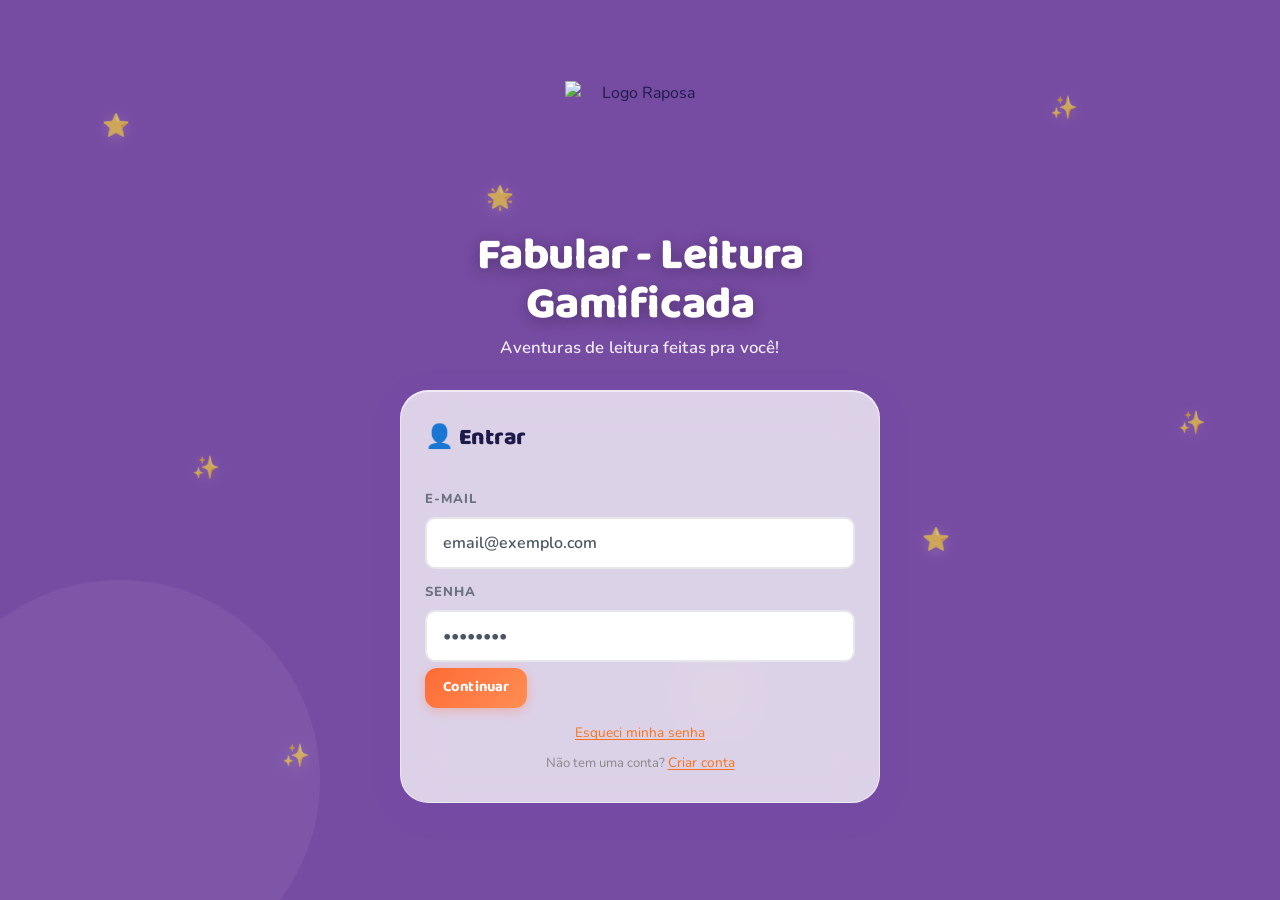
==== commit 70b1c7fb: "Responsividade" ====
--- a/index.html
+++ b/index.html
@@ -228,8 +228,8 @@
               </div>
             </div>
             <div class="minigame-rodape">
-              <button class="btn-principal oculto" id="btn-proximo-mg">Próximo Jogo →</button>
-              <button class="btn-principal oculto" id="btn-finalizar-mg">Ver Resultado 🏆</button>
+              <button class="btn-principal oculto" id="btn-proximo-mg" hidden>Próximo Jogo →</button>
+              <button class="btn-principal oculto" id="btn-finalizar-mg" hidden>Ver Resultado 🏆</button>
             </div>
           </div>
         </section>
--- a/css/style.css
+++ b/css/style.css
@@ -42,6 +42,15 @@
 
   /* fonte controlada via JS */
   --fonte-base: 16px;
+
+  /* proporção estável de botões em qualquer resolução */
+  --btn-min-h: 40px;
+  --btn-pad-y: 8px;
+  --btn-pad-x: 18px;
+  --btn-font: 0.92rem;
+  --btn-radius: 12px;
+  --btn-icon-size: 38px;
+  --btn-icon-img: 20px;
 
   /* glassmorphism */
   --glass-bg: rgba(255, 255, 255, 0.75);
@@ -119,22 +128,22 @@
 }
 
 
+@media (max-width: 768px) {
+  :root {
+    --btn-min-h: 34px;
+    --btn-pad-y: 5px;
+    --btn-pad-x: 12px;
+    --btn-font: 0.8rem;
+    --btn-radius: 10px;
+    --btn-icon-size: 32px;
+    --btn-icon-img: 16px;
+  }
+}
+
 html {
-  font-size: var(--fonte-base, 15px);
+  font-size: var(--fonte-base, 16px);
   background-color: var(--bg, #F0F4FF);
   scroll-behavior: smooth;
-}
-
-@media (max-width: 768px) {
-  html {
-    font-size: 14px !important;
-  }
-}
-
-@media (max-width: 480px) {
-  html {
-    font-size: 13.5px !important;
-  }
 }
 
 body {
@@ -145,6 +154,7 @@
   color: var(--texto);
   min-height: 100vh;
   line-height: 1.6;
+  overflow-x: hidden;
 }
 
 *:focus-visible {
@@ -487,6 +497,15 @@
   position: relative;
   overflow: hidden;
   box-shadow: 0 1px 3px rgba(0, 0, 0, 0.05);
+  flex: 0 1 auto;
+  width: auto;
+  max-width: 100%;
+  min-height: 36px;
+  display: inline-flex;
+  align-items: center;
+  justify-content: center;
+  box-sizing: border-box;
+  white-space: nowrap;
 }
 
 .chip:hover {
@@ -516,6 +535,14 @@
 
 .btn-entrar {
   margin-top: 4px;
+  width: 100%;
+  max-width: 100%;
+}
+
+.login-card > .btn-principal,
+.login-card > .btn-secundario {
+  width: 100%;
+  max-width: 100%;
 }
 
 /*IMG BOT*/
@@ -542,11 +569,11 @@
   background: var(--grad-btn);
   color: #fff;
   border: none;
-  border-radius: 12px;
-  padding: 8px 18px;
+  border-radius: var(--btn-radius, 12px);
+  padding: var(--btn-pad-y, 8px) var(--btn-pad-x, 18px);
   margin: 6px 0;
   font-family: 'Baloo 2', cursive;
-  font-size: 0.92rem;
+  font-size: var(--btn-font, 0.92rem);
   font-weight: 700;
   cursor: pointer;
   transition: all var(--trans);
@@ -560,6 +587,11 @@
   position: relative;
   overflow: hidden;
   box-sizing: border-box;
+  min-height: var(--btn-min-h, 40px);
+  width: auto;
+  max-width: 100%;
+  flex: 0 1 auto;
+  line-height: 1.2;
 }
 
 .btn-principal::after {
@@ -593,8 +625,8 @@
   background: rgba(78, 205, 196, 0.08);
   color: var(--cor-btn-sec);
   border: 2px solid var(--cor-secundaria);
-  border-radius: 12px;
-  padding: 8px 16px;
+  border-radius: var(--btn-radius, 12px);
+  padding: var(--btn-pad-y, 8px) 16px;
   margin: 6px 0;
   font-family: 'Baloo 2', cursive;
   font-size: 0.88rem;
@@ -611,6 +643,11 @@
   z-index: 1;
   box-shadow: 0 2px 8px rgba(78, 205, 196, 0.15);
   box-sizing: border-box;
+  min-height: var(--btn-min-h, 40px);
+  width: auto;
+  max-width: 100%;
+  flex: 0 1 auto;
+  line-height: 1.2;
 }
 
 .btn-secundario::before {
@@ -670,6 +707,12 @@
   white-space: nowrap;
   line-height: 1.3;
   backdrop-filter: blur(4px);
+  min-width: var(--btn-icon-size, 38px);
+  min-height: var(--btn-icon-size, 38px);
+  width: auto;
+  max-width: 100%;
+  flex: 0 0 auto;
+  box-sizing: border-box;
 }
 
 .btn-icon img {
@@ -1349,15 +1392,25 @@
   border-color: rgba(255, 193, 7, .5);
 }
 
+.historia-card {
+  container-type: inline-size;
+  container-name: historia-card;
+}
+
 .hc-rodape {
   display: flex;
+  flex-wrap: wrap;
   align-items: center;
   justify-content: space-between;
+  gap: 8px;
   margin-top: auto;
+  width: 100%;
 }
 
 .hc-estrelas {
   font-size: 1rem;
+  flex: 1 1 9rem;
+  min-width: 0;
 }
 
 .hc-estrelas .estrela-preenchida {
@@ -1394,7 +1447,7 @@
   color: #fff;
   border: none;
   border-radius: 999px;
-  padding: 8px 20px;
+  padding: 8px 16px;
   font-family: 'Baloo 2', cursive;
   font-size: .9rem;
   font-weight: 700;
@@ -1402,6 +1455,30 @@
   transition: all var(--trans);
   box-shadow: 0 3px 10px rgba(255, 107, 53, .35), inset 0 1px 0 rgba(255, 255, 255, .2);
   letter-spacing: .01em;
+  flex: 0 0 auto;
+  white-space: nowrap;
+  min-height: 36px;
+  display: inline-flex;
+  align-items: center;
+  justify-content: center;
+  box-sizing: border-box;
+  max-width: 100%;
+}
+
+@container historia-card (max-width: 250px) {
+  .hc-rodape {
+    flex-direction: column;
+    align-items: flex-start;
+  }
+
+  .hc-estrelas {
+    flex: 1 1 auto;
+    width: 100%;
+  }
+
+  .hc-jogar {
+    width: 100%;
+  }
 }
 
 .hc-jogar:hover {
@@ -1571,12 +1648,16 @@
   border-radius: 12px;
   padding: 9px 14px;
   font-family: 'Nunito', sans-serif;
-  font-size: clamp(0.88rem, 2.3vw, 0.98rem);
+  font-size: 0.92rem;
   font-weight: 700;
   cursor: pointer;
   transition: all var(--trans);
   text-align: left;
   color: var(--texto);
+  min-height: var(--btn-min-h, 40px);
+  width: 100%;
+  max-width: 100%;
+  box-sizing: border-box;
 }
 
 .opcao-btn:hover:not(:disabled) {
@@ -1736,9 +1817,10 @@
 
 .leitura-rodape .btn-principal,
 .leitura-rodape .btn-secundario {
-  flex: 1 1 140px;
+  flex: 0 1 auto;
   margin: 0;
   width: auto;
+  max-width: 100%;
 }
 
 /* ==============================================
@@ -1826,15 +1908,23 @@
 
 .vf-btn,
 .tf-btn {
-  flex: 1;
+  flex: 1 1 0;
+  min-width: 0;
+  max-width: 100%;
   border-radius: 12px;
   padding: 10px 14px;
   font-family: 'Baloo 2', cursive;
-  font-size: clamp(0.95rem, 2.5vw, 1.1rem);
+  font-size: 1rem;
   font-weight: 800;
   cursor: pointer;
   transition: all var(--trans);
   text-align: center;
+  min-height: var(--btn-min-h, 40px);
+  box-sizing: border-box;
+  display: inline-flex;
+  align-items: center;
+  justify-content: center;
+  line-height: 1.2;
 }
 
 .vf-verdadeiro,
@@ -1886,12 +1976,16 @@
   border-radius: 12px;
   padding: 9px 14px;
   font-family: 'Nunito', sans-serif;
-  font-size: clamp(0.88rem, 2.3vw, 0.95rem);
+  font-size: 0.92rem;
   font-weight: 700;
   cursor: pointer;
   transition: all var(--trans);
   text-align: left;
   color: var(--texto);
+  min-height: var(--btn-min-h, 40px);
+  width: 100%;
+  max-width: 100%;
+  box-sizing: border-box;
 }
 
 .mc-btn:hover:not(:disabled) {
@@ -2181,9 +2275,10 @@
 
 .minigame-rodape .btn-principal,
 .minigame-rodape .btn-secundario {
-  flex: 1 1 130px;
+  flex: 0 1 auto;
   margin: 0;
   width: auto;
+  max-width: 100%;
 }
 
 /* ==============================================
@@ -2304,9 +2399,10 @@
 .resultado-botoes .btn-principal,
 .resultado-botoes .btn-secundario,
 .resultado-botoes .btn-refazer {
-  flex: 1 1 130px;
+  flex: 0 1 auto;
   margin: 0;
   width: auto;
+  max-width: 100%;
 }
 
 /* Botão Refazer Atividade */
@@ -2318,8 +2414,8 @@
   background: linear-gradient(135deg, #f97316, #ea580c);
   color: #fff;
   border: none;
-  border-radius: 12px;
-  padding: 8px 16px;
+  border-radius: var(--btn-radius, 12px);
+  padding: var(--btn-pad-y, 8px) 16px;
   font-family: 'Baloo 2', cursive;
   font-size: 0.88rem;
   font-weight: 800;
@@ -2329,6 +2425,11 @@
   letter-spacing: .02em;
   animation: pulseRefazer 2s ease-in-out infinite;
   box-sizing: border-box;
+  min-height: var(--btn-min-h, 40px);
+  width: auto;
+  max-width: 100%;
+  flex: 0 1 auto;
+  line-height: 1.2;
 }
 
 .btn-refazer:hover {
@@ -2719,7 +2820,7 @@
 .conquistas-header-info h3 {
   margin: 0 0 2px 0;
   font-family: 'Baloo 2', cursive;
-  font-size: clamp(1.05rem, 3vw, 1.25rem);
+  font-size: clamp(1.2rem, 3vw, 1.45rem);
   font-weight: 800;
   color: var(--texto);
 }
@@ -2758,12 +2859,14 @@
   align-items: center;
   gap: 10px;
   background: #FFFFFF;
-  border-radius: 14px;
-  padding: 10px 14px;
+  border-radius: 12px;
+  padding: 7px 12px;
   border: 1.5px solid #E5E7EB;
   transition: transform 0.2s ease, box-shadow 0.2s ease, border-color 0.2s ease;
   width: 100%;
   box-sizing: border-box;
+  container-type: inline-size;
+  container-name: conquista-card;
 }
 
 .conquista-card.desbloqueada {
@@ -2794,8 +2897,8 @@
 }
 
 .conquista-medalha {
-  width: 42px;
-  height: 42px;
+  width: 36px;
+  height: 36px;
   border-radius: 50%;
   background: radial-gradient(circle at 35% 35%, #FFFFFF, var(--cor-medalha, #FF6B35));
   display: flex;
@@ -2813,7 +2916,7 @@
 }
 
 .conquista-icone {
-  font-size: 1.7rem;
+  font-size: 1.35rem;
   line-height: 1;
   user-select: none;
 }
@@ -2824,26 +2927,41 @@
   min-width: 0;
   display: flex;
   flex-direction: column;
-  gap: 4px;
+  gap: 2px;
 }
 
 .conquista-topo {
   display: flex;
+  flex-wrap: wrap;
   justify-content: space-between;
   align-items: center;
-  gap: 12px;
+  gap: 6px 12px;
+}
+
+@container conquista-card (max-width: 280px) {
+  .conquista-topo {
+    flex-direction: column;
+    align-items: flex-start;
+  }
+
+  .conquista-status {
+    align-self: flex-start;
+  }
 }
 
 /* TÍTULO COMPLETO — Sem corte de texto, permite múltiplas linhas se necessário */
 .conquista-titulo {
   margin: 0;
   font-family: 'Baloo 2', cursive;
-  font-size: 1.05rem;
+  font-size: 1.22rem;
   font-weight: 800;
   color: var(--texto);
-  line-height: 1.25;
-  white-space: normal;
-  word-break: break-word;
+  line-height: 1.2;
+  white-space: nowrap;
+  overflow: hidden;
+  text-overflow: ellipsis;
+  flex: 1 1 auto;
+  min-width: 0;
 }
 
 .conquista-status {
@@ -2870,21 +2988,25 @@
 
 .conquista-descricao {
   margin: 0;
-  font-size: 0.84rem;
+  font-size: 0.78rem;
   color: var(--texto-sub);
   font-weight: 600;
-  line-height: 1.35;
+  line-height: 1.25;
+  display: -webkit-box;
+  -webkit-line-clamp: 1;
+  -webkit-box-orient: vertical;
+  overflow: hidden;
 }
 
 .conquista-progresso-bar-wrap {
-  margin-top: 6px;
+  margin-top: 2px;
   display: flex;
   flex-direction: column;
-  gap: 3px;
+  gap: 2px;
 }
 
 .conquista-bar-track {
-  height: 8px;
+  height: 6px;
   width: 100%;
   background: #E5E7EB;
   border-radius: 999px;
@@ -2899,10 +3021,11 @@
 }
 
 .conquista-progresso-texto {
-  font-size: 0.76rem;
+  font-size: 0.7rem;
   font-weight: 700;
   color: var(--texto-sub);
   text-align: right;
+  line-height: 1.1;
 }
 
 .conquista-rodape {
@@ -3194,6 +3317,9 @@
 .calendario-nav-btn {
   width: 36px;
   height: 36px;
+  min-width: 36px;
+  min-height: 36px;
+  flex: 0 0 auto;
   border: 2px solid #DDD6FE;
   border-radius: 12px;
   background: #F5F3FF;
@@ -3206,6 +3332,7 @@
   align-items: center;
   justify-content: center;
   user-select: none;
+  box-sizing: border-box;
 }
 
 .calendario-nav-btn:hover {
@@ -4621,10 +4748,10 @@
 
   .tf-btn,
   .vf-btn {
-    font-size: 0.88rem !important;
-    padding: 8px 12px !important;
-    min-height: 38px !important;
-    font-weight: 700 !important;
+    font-size: 0.8rem !important;
+    padding: 6px 10px !important;
+    min-height: 34px !important;
+    font-weight: 800 !important;
   }
 
   .rima-opcoes-grid {
@@ -5524,15 +5651,16 @@
   }
 
   .nav-item {
-    flex: 0 0 56px;
-    min-width: 56px;
-    width: 56px;
-    height: 56px;
+    flex: 0 0 42px;
+    min-width: 42px;
+    max-width: 42px;
+    width: 42px;
+    height: 42px;
     justify-content: center;
     padding: 0;
     gap: 0;
     text-align: center;
-    border-radius: 999px;
+    border-radius: 12px;
   }
 
   .nav-item .nav-label {
@@ -5575,12 +5703,12 @@
 
 @media (max-width: 768px) {
   .app-main {
-    padding-bottom: calc(62px + env(safe-area-inset-bottom, 0px)) !important;
+    padding-bottom: calc(58px + env(safe-area-inset-bottom, 0px)) !important;
   }
 
   .app-header {
-    padding: 6px 10px !important;
-    min-height: 48px !important;
+    padding: 4px 8px !important;
+    min-height: 42px !important;
   }
 
   .header-wrap {
@@ -5600,11 +5728,17 @@
   }
 
   .header-avatar {
+    width: 36px !important;
+    height: 36px !important;
+    min-width: 36px !important;
+    font-size: 0.95rem !important;
+    border-width: 2px !important;
+  }
+
+  .header-avatar img,
+  .header-avatar-img {
     width: 32px !important;
     height: 32px !important;
-    min-width: 32px !important;
-    font-size: 0.95rem !important;
-    border-width: 2px !important;
   }
 
   .header-nome {
@@ -5649,15 +5783,18 @@
   .btn-icon,
   .header-mais-btn,
   .header-som-btn {
-    padding: 5px 9px !important;
-    font-size: 0.82rem !important;
-    font-weight: 600 !important;
+    padding: 4px 8px !important;
+    font-size: 0.75rem !important;
+    font-weight: 700 !important;
+    min-width: 32px !important;
     min-height: 32px !important;
+    width: auto !important;
     border-radius: 8px !important;
-    gap: 4px !important;
+    gap: 3px !important;
     display: inline-flex !important;
     align-items: center !important;
     justify-content: center !important;
+    flex: 0 0 auto !important;
   }
 
   .btn-icon img,
@@ -5673,7 +5810,7 @@
   }
 
   .sidebar {
-    height: 52px !important;
+    height: 50px !important;
     padding: 3px 6px !important;
     gap: 4px !important;
     justify-content: space-around !important;
@@ -5681,17 +5818,18 @@
   }
 
   .nav-item {
-    flex: 0 0 44px !important;
-    min-width: 44px !important;
-    width: 44px !important;
-    height: 44px !important;
+    flex: 0 0 42px !important;
+    min-width: 42px !important;
+    max-width: 42px !important;
+    width: 42px !important;
+    height: 42px !important;
     border-radius: 10px !important;
     padding: 0 !important;
   }
 
   .nav-item .icon {
-    width: 20px !important;
-    height: 20px !important;
+    width: 18px !important;
+    height: 18px !important;
   }
 
   .nav-rotulo {
@@ -5702,7 +5840,7 @@
 
   /* Content & Grids Readable */
   .historias-grid {
-    grid-template-columns: repeat(auto-fill, minmax(135px, 1fr)) !important;
+    grid-template-columns: repeat(auto-fill, minmax(160px, 1fr)) !important;
     gap: 10px !important;
   }
 
@@ -5731,85 +5869,166 @@
   }
 
   .conquistas-grid {
-    grid-template-columns: repeat(auto-fill, minmax(115px, 1fr)) !important;
+    grid-template-columns: 1fr !important;
+    gap: 10px !important;
+  }
+
+  .conquista-card {
+    padding: 7px 10px !important;
+    border-radius: 12px !important;
     gap: 8px !important;
-  }
-
-  .conquista-card {
-    padding: 6px 8px !important;
-    border-radius: 10px !important;
-    gap: 4px !important;
+    align-items: center !important;
+  }
+
+  .conquista-topo {
+    flex-direction: row !important;
+    flex-wrap: nowrap !important;
+    align-items: center !important;
+    gap: 8px !important;
   }
 
   .conquista-icone {
-    width: 30px !important;
-    height: 30px !important;
-    min-width: 30px !important;
-    font-size: 1.1rem !important;
+    width: 28px !important;
+    height: 28px !important;
+    min-width: 28px !important;
+    font-size: 1.2rem !important;
   }
 
   .medalha-svg {
-    width: 30px !important;
-    height: 30px !important;
+    width: 28px !important;
+    height: 28px !important;
   }
 
   .conquista-titulo {
-    font-size: 0.75rem !important;
-    font-weight: 700 !important;
+    font-size: 0.95rem !important;
+    font-weight: 800 !important;
     line-height: 1.15 !important;
   }
 
+  .conquista-descricao,
   .conquista-desc {
-    font-size: 0.65rem !important;
-    line-height: 1.15 !important;
-  }
-
-  .btn-principal,
-  .btn-secundario,
-  .btn-refazer,
-  .btn-virar-pagina,
-  .opcao-btn,
-  .mc-btn {
-    padding: 6px 12px !important;
-    font-size: 0.85rem !important;
+    font-size: 0.7rem !important;
+    line-height: 1.2 !important;
+  }
+
+  .btn-principal:not(.oculto),
+  .btn-secundario:not(.oculto),
+  .btn-refazer:not(.oculto),
+  .btn-virar-pagina:not(.oculto),
+  .btn-confirmar:not(.oculto),
+  .btn-desistir-mg:not(.oculto),
+  .rima-btn:not(.oculto),
+  .chip:not(.oculto),
+  .hc-jogar:not(.oculto) {
+    padding: 5px 12px !important;
+    font-size: 0.78rem !important;
     font-weight: 700 !important;
     min-height: 34px !important;
-    border-radius: 8px !important;
-    display: inline-flex !important;
+    border-radius: 10px !important;
     align-items: center !important;
     justify-content: center !important;
     text-align: center !important;
+    width: auto !important;
+    max-width: 100% !important;
+    flex: 0 1 auto !important;
+    box-sizing: border-box !important;
+  }
+
+  .opcao-btn,
+  .mc-btn,
+  .qd-btn,
+  .sp-btn,
+  .rima-btn,
+  .rima-opc,
+  .color-item {
+    padding: 5px 8px !important;
+    font-size: 0.74rem !important;
+    font-weight: 700 !important;
+    min-height: 32px !important;
+    border-radius: 8px !important;
+    width: 100% !important;
+    max-width: 100% !important;
+    box-sizing: border-box !important;
+    text-align: center !important;
+    justify-content: center !important;
+    line-height: 1.2 !important;
   }
 
   .leitura-header,
   .minigame-header,
-  .leitura-rodape,
-  .resultado-stats,
-  .resultado-botoes {
+  .resultado-stats {
     flex-direction: column;
     align-items: stretch;
     gap: 8px !important;
   }
 
+  .leitura-rodape,
+  .minigame-rodape,
+  .resultado-botoes,
+  .mg-acoes-row {
+    flex-direction: row !important;
+    flex-wrap: wrap !important;
+    align-items: center !important;
+    justify-content: center !important;
+    gap: 8px !important;
+  }
+
   .leitura-info,
   .minigame-info {
     text-align: center;
   }
 
-  .interacao-input-area,
-  .vf-opcoes,
-  .tf-opcoes,
+  .interacao-input-area {
+    flex-wrap: wrap;
+    gap: 8px !important;
+  }
+
+  .interacao-input-area .btn-confirmar,
+  .interacao-input-area .btn-principal {
+    flex: 0 0 auto !important;
+    width: auto !important;
+  }
+
   .sp-grid,
   .rima-opcoes-grid,
-  .qd-opcoes,
+  .qd-opcoes {
+    grid-template-columns: 1fr 1fr !important;
+    gap: 6px !important;
+  }
+
   .stats-grid {
-    grid-template-columns: 1fr !important;
+    grid-template-columns: 1fr 1fr !important;
     gap: 8px !important;
   }
 
   .vf-opcoes,
   .tf-opcoes {
-    flex-direction: column;
+    flex-direction: row;
+    flex-wrap: nowrap;
+    gap: 8px;
+  }
+
+  .vf-btn,
+  .tf-btn {
+    flex: 1 1 0 !important;
+    min-height: 34px !important;
+    padding: 6px 10px !important;
+    font-size: 0.8rem !important;
+    width: auto !important;
+  }
+
+  .login-card > .btn-principal,
+  .login-card > .btn-secundario,
+  .login-card .btn-entrar,
+  .modal-vidas-acoes .btn-principal,
+  .modal-vidas-acoes button {
+    width: 100% !important;
+  }
+
+  .header-mais-menu .btn-icon {
+    width: 100% !important;
+    min-width: 0 !important;
+    justify-content: flex-start !important;
   }
 }
 
@@ -5824,19 +6043,29 @@
   }
 
   .header-avatar {
-    width: 28px !important;
-    height: 28px !important;
-    min-width: 28px !important;
+    width: 36px !important;
+    height: 36px !important;
+    min-width: 36px !important;
+  }
+
+  .header-avatar img,
+  .header-avatar-img {
+    width: 32px !important;
+    height: 32px !important;
   }
 
   .historias-grid {
-    grid-template-columns: repeat(auto-fill, minmax(125px, 1fr)) !important;
+    grid-template-columns: repeat(auto-fill, minmax(150px, 1fr)) !important;
     gap: 8px !important;
   }
 
   .conquistas-grid {
-    grid-template-columns: repeat(auto-fill, minmax(105px, 1fr)) !important;
-    gap: 6px !important;
+    grid-template-columns: 1fr !important;
+    gap: 8px !important;
+  }
+
+  .conquista-titulo {
+    font-size: 0.9rem !important;
   }
 }
 
@@ -6508,18 +6737,25 @@
 }
 
 .config-aba {
-  flex: 1;
+  flex: 0 1 auto;
   min-width: 120px;
+  width: auto;
+  max-width: 100%;
   border: 2px solid var(--borda, #e5e7eb);
   background: rgba(255, 255, 255, .7);
   border-radius: 14px;
-  padding: 12px 16px;
+  padding: 10px 16px;
   font-family: 'Nunito', sans-serif;
   font-size: .9rem;
   font-weight: 700;
   cursor: pointer;
   transition: all .2s ease;
   text-align: center;
+  min-height: var(--btn-min-h, 40px);
+  box-sizing: border-box;
+  display: inline-flex;
+  align-items: center;
+  justify-content: center;
 }
 
 .config-aba:hover {
@@ -6883,10 +7119,11 @@
 
   .btn-virar-pagina {
     flex: 0 0 auto;
-    padding: 6px 12px;
-    font-size: 0.82rem;
-    min-height: 34px;
+    padding: 5px 12px;
+    font-size: 0.75rem;
+    min-height: 32px;
     border-radius: 999px;
+    width: auto;
   }
 
   .btn-virar-pagina .btn-texto-completo {
@@ -6991,4 +7228,553 @@
 html.alto-contraste .livro-navegacao-paginas {
   background: #25201D !important;
   border-color: rgba(78, 205, 196, 0.25) !important;
+}
+
+/* ==============================================
+   RESPONSIVIDADE GLOBAL — PROPORÇÃO DE BOTÕES
+   ============================================== */
+
+button,
+.btn-principal,
+.btn-secundario,
+.btn-icon,
+.btn-refazer,
+.btn-voltar,
+.btn-virar-pagina,
+.btn-confirmar,
+.btn-desistir-mg,
+.btn-cta,
+.chip {
+  box-sizing: border-box;
+  max-width: 100%;
+}
+
+.avatar-btn {
+  aspect-ratio: 1;
+  display: inline-flex;
+  align-items: center;
+  justify-content: center;
+  width: auto;
+}
+
+.btn-confirmar {
+  min-height: var(--btn-min-h, 40px);
+  flex: 0 0 auto;
+  width: auto;
+  max-width: 100%;
+  box-sizing: border-box;
+}
+
+.rima-btn {
+  flex: 0 0 auto;
+  width: auto;
+  min-height: 36px;
+  box-sizing: border-box;
+}
+
+.btn-header-mais {
+  min-width: var(--btn-icon-size, 38px);
+  min-height: var(--btn-icon-size, 38px);
+  flex: 0 0 auto;
+}
+
+/* Login e formulários: CTA ocupa a largura do card, não da tela */
+@media (min-width: 641px) {
+  .config-card-pagina {
+    width: min(94vw, 1000px);
+  }
+}
+
+@media (max-width: 1024px) {
+  .tela-header,
+  .filtros-bar,
+  .historias-grid,
+  .leitura-container,
+  .minigame-container,
+  .resultado-container,
+  .bot-ia-wrap {
+    padding-left: 16px;
+    padding-right: 16px;
+  }
+}
+
+@media (max-width: 768px) {
+  .login-logo-icon {
+    width: 110px;
+    height: 110px;
+  }
+
+  .login-card,
+  .config-card-pagina {
+    padding: 22px 16px;
+    border-radius: 22px;
+  }
+
+  .config-card-pagina {
+    width: 100%;
+    max-width: 100%;
+  }
+
+  .config-abas {
+    justify-content: flex-start;
+  }
+
+  .config-aba {
+    flex: 0 1 auto;
+    min-width: 0;
+  }
+
+  .avatar-grid {
+    gap: 8px;
+  }
+
+  .avatar-btn img,
+  .avatar-img,
+  .avatar-img-render {
+    width: 42px;
+    height: 42px;
+  }
+
+  .portao-input-wrap {
+    flex-wrap: wrap;
+  }
+
+  .portao-btn-confirmar {
+    flex: 0 0 auto;
+    width: auto;
+    min-height: 34px;
+    font-size: 0.8rem;
+    padding: 6px 12px;
+  }
+
+  .portao-input {
+    min-width: 0;
+    flex: 1 1 140px;
+  }
+
+  .chip-grupo,
+  .filtro-grupo {
+    gap: 6px;
+  }
+
+  .chip.chip-sm {
+    min-height: 28px;
+    padding: 4px 10px;
+    font-size: 0.72rem;
+  }
+}
+
+@media (max-width: 480px) {
+  .login-bg {
+    padding: 16px 12px 32px;
+    align-items: flex-start;
+  }
+
+  .login-logo-icon {
+    width: 88px;
+    height: 88px;
+  }
+
+  .login-titulo {
+    font-size: 1.25rem;
+  }
+
+  .login-subtitulo {
+    font-size: 0.8rem;
+  }
+
+  .login-card {
+    padding: 14px 12px;
+    border-radius: 18px;
+    gap: 12px;
+  }
+
+  .login-wrapper {
+    gap: 16px;
+  }
+
+  .login-card {
+    padding: 18px 14px;
+    border-radius: 20px;
+    gap: 16px;
+  }
+
+  .avatar-grid {
+    grid-template-columns: repeat(4, 1fr);
+    gap: 6px;
+  }
+
+  .avatar-btn {
+    padding: 6px;
+  }
+
+  .avatar-btn img,
+  .avatar-img,
+  .avatar-img-render {
+    width: 36px;
+    height: 36px;
+  }
+
+  .btn-principal,
+  .btn-secundario,
+  .btn-refazer,
+  .btn-virar-pagina {
+    white-space: normal;
+    line-height: 1.25;
+  }
+
+  .header-avatar {
+    width: 36px !important;
+    height: 36px !important;
+    min-width: 36px !important;
+  }
+
+  .header-avatar img,
+  .header-avatar-img {
+    width: 32px !important;
+    height: 32px !important;
+  }
+
+  .moedas-badge {
+    min-height: 36px !important;
+    padding: 4px 10px !important;
+  }
+
+  .badge-vidas-header {
+    min-height: 36px;
+  }
+
+  .btn-voltar {
+    min-height: 32px;
+    padding: 4px 8px;
+    font-size: 0.8rem;
+  }
+
+  .config-topo-header {
+    gap: 10px;
+  }
+
+  .config-topo-header .btn-voltar-config-top {
+    min-height: 34px;
+    width: auto;
+    font-size: 0.78rem;
+    padding: 6px 12px;
+  }
+}
+
+@media (max-width: 360px) {
+  .login-titulo {
+    font-size: 1.15rem;
+  }
+
+  .chip {
+    white-space: normal;
+    text-align: center;
+    min-height: 34px;
+    padding: 6px 10px !important;
+    font-size: 0.8rem !important;
+  }
+
+  .nav-item {
+    flex: 0 0 40px !important;
+    min-width: 40px !important;
+    max-width: 40px !important;
+    width: 40px !important;
+    height: 40px !important;
+  }
+
+  .header-nome {
+    max-width: 72px !important;
+  }
+}
+
+@media (max-height: 500px) and (orientation: landscape) {
+  .login-logo-icon {
+    width: 64px;
+    height: 64px;
+  }
+
+  .login-titulo {
+    font-size: 1.4rem;
+  }
+
+  .login-bg {
+    padding: 12px 16px 20px;
+    align-items: flex-start;
+  }
+
+  .app-header {
+    min-height: 44px;
+  }
+}
+
+@media (min-width: 1400px) {
+  .btn-principal,
+  .btn-secundario,
+  .btn-refazer,
+  .btn-icon,
+  .chip,
+  .vf-btn,
+  .tf-btn {
+    font-size: 0.92rem;
+  }
+
+  .historias-grid {
+    grid-template-columns: repeat(auto-fill, minmax(280px, 1fr));
+  }
+}
+
+@media (max-width: 768px) {
+  body {
+    font-size: 0.88rem;
+    line-height: 1.45;
+  }
+
+  .tela-header {
+    padding: 16px 14px 8px;
+  }
+
+  .tela-header h2 {
+    font-size: 1.2rem;
+  }
+
+  .tela-sub {
+    font-size: 0.8rem;
+  }
+
+  .login-titulo {
+    font-size: 1.25rem;
+  }
+
+  .login-subtitulo {
+    font-size: 0.8rem;
+  }
+
+  .login-card-titulo {
+    font-size: 1.15rem;
+  }
+
+  .campo-label {
+    font-size: 0.72rem;
+  }
+
+  .campo-input,
+  input,
+  select,
+  textarea {
+    padding: 9px 12px;
+    font-size: 0.88rem;
+  }
+
+  .hc-titulo,
+  .historia-titulo {
+    font-size: 0.82rem !important;
+  }
+
+  .hc-tag {
+    font-size: 0.62rem;
+    padding: 2px 7px;
+  }
+
+  .hc-jogar {
+    font-size: 0.75rem;
+    padding: 5px 12px;
+    min-height: 30px;
+  }
+
+  .hc-emoji {
+    font-size: 2.2rem;
+  }
+
+  .estrela-icon {
+    font-size: 0.95rem;
+  }
+
+  .leitura-titulo-badge {
+    font-size: 0.75rem;
+    padding: 4px 12px;
+  }
+
+  .historia-texto,
+  .cartao-livro-leitura .historia-texto {
+    font-size: 0.88rem;
+    line-height: 1.5;
+    padding: 14px 14px;
+  }
+
+  .mg-enunciado,
+  .interacao-pergunta {
+    font-size: 0.92rem;
+  }
+
+  .mg-desc {
+    font-size: 0.82rem;
+  }
+
+  .minigame-titulo-label {
+    font-size: 0.88rem;
+  }
+
+  .mg-contador {
+    font-size: 0.7rem;
+  }
+
+  .resultado-titulo {
+    font-size: 1.4rem;
+  }
+
+  .resultado-msg {
+    font-size: 0.85rem;
+  }
+
+  .stat-valor {
+    font-size: 0.95rem;
+  }
+
+  .stat-label {
+    font-size: 0.65rem;
+  }
+
+  .conquistas-header-info h3 {
+    font-size: 1.1rem;
+  }
+
+  .conquistas-subtitulo {
+    font-size: 0.75rem;
+  }
+
+  .conquistas-contador-badge {
+    font-size: 0.72rem;
+    padding: 3px 10px;
+  }
+
+  .header-nome {
+    font-size: 0.78rem !important;
+  }
+
+  .header-nivel {
+    font-size: 0.62rem !important;
+  }
+
+  .menu-label {
+    font-size: 0.75rem !important;
+  }
+
+  .modal-sair-titulo {
+    font-size: 1.15rem;
+  }
+
+  .modal-op-info strong {
+    font-size: 1rem;
+  }
+
+  .modal-op-btn {
+    min-height: 48px;
+    padding: 10px;
+  }
+
+  .config-aba {
+    padding: 8px 12px;
+    font-size: 0.78rem;
+    min-height: 34px;
+  }
+
+  .badge-vidas-header {
+    font-size: 0.75rem;
+    min-height: 32px;
+    padding: 3px 8px;
+  }
+
+  .moedas-badge {
+    font-size: 0.75rem !important;
+    min-height: 30px !important;
+    padding: 3px 8px !important;
+  }
+
+  .lp-btn {
+    min-height: 42px;
+    font-size: 0.8rem;
+  }
+
+  .color-item {
+    padding: 6px 4px;
+    font-size: 0.72rem;
+    gap: 2px;
+  }
+
+  .feedback-msg,
+  #mg-feedback .feedback-msg {
+    font-size: 0.82rem;
+  }
+}
+
+@media (max-width: 768px) {
+  .mc-opcoes,
+  .interacao-opcoes,
+  .qd-opcoes,
+  .sp-grid,
+  .rima-opcoes-grid,
+  .rima-opcoes,
+  .color-scene,
+  .vf-opcoes,
+  .tf-opcoes {
+    display: grid !important;
+    grid-template-columns: 1fr 1fr !important;
+    gap: 5px !important;
+    margin-top: 6px;
+  }
+
+  .mc-btn,
+  .opcao-btn,
+  .qd-btn,
+  .sp-btn,
+  .rima-btn,
+  .rima-opc,
+  .vf-btn,
+  .tf-btn,
+  .color-item {
+    width: 100% !important;
+    min-height: 30px !important;
+    padding: 5px 7px !important;
+    font-size: 0.72rem !important;
+    border-radius: 8px !important;
+    text-align: center !important;
+    display: flex !important;
+    align-items: center !important;
+    justify-content: center !important;
+    line-height: 1.2 !important;
+    box-sizing: border-box !important;
+  }
+
+  .mc-btn:hover:not(:disabled),
+  .opcao-btn:hover:not(:disabled),
+  .qd-btn:hover:not(:disabled),
+  .sp-btn:hover:not(:disabled),
+  .rima-opc:hover:not(:disabled) {
+    transform: none !important;
+  }
+
+  .color-emoji {
+    font-size: 1.15rem;
+  }
+
+  .color-name {
+    font-size: 0.68rem;
+  }
+}
+
+/* Garante que botões escondidos continuem ocultos em qualquer resolução */
+.oculto,
+.btn-principal.oculto,
+.btn-secundario.oculto,
+.btn-refazer.oculto,
+#btn-proximo-mg.oculto,
+#btn-finalizar-mg.oculto,
+#btn-continuar.oculto,
+.btn-principal[hidden],
+.btn-secundario[hidden],
+.btn-principal[style*="display: none"],
+.btn-secundario[style*="display: none"],
+.btn-virar-pagina[style*="display: none"] {
+  display: none !important;
 }
--- a/css/components/minigames.css
+++ b/css/components/minigames.css
@@ -45,8 +45,9 @@
 
 .ia-gerar-btn {
   margin-top: 12px;
-  width: 100%;
+  width: auto;
   max-width: 280px;
+  min-height: 40px;
 }
 
 .ia-gerar-erro {
@@ -145,7 +146,9 @@
 
 .bot-ia-btn {
   margin-top: 12px;
-  width: 100%;
+  width: auto;
+  min-width: 180px;
+  max-width: 100%;
 }
 
 .bot-ia-erro {
@@ -216,8 +219,8 @@
 }
 
 .resumo-btn-iniciar {
-  font-size: 1.1rem;
-  padding: 14px 32px;
+  font-size: 1rem;
+  padding: 10px 22px;
   border-radius: 999px;
   background: linear-gradient(135deg, var(--cor-primaria, #7C3AED), var(--cor-acento, #EC4899));
   color: #fff;
@@ -226,6 +229,13 @@
   font-weight: 700;
   box-shadow: 0 4px 16px rgba(124, 58, 237, .3);
   transition: transform .15s, box-shadow .15s;
+  min-height: 44px;
+  width: auto;
+  max-width: 100%;
+  display: inline-flex;
+  align-items: center;
+  justify-content: center;
+  box-sizing: border-box;
 }
 
 .resumo-btn-iniciar:hover {
@@ -468,68 +478,78 @@
   .ia-gerar-wrap,
   .minigame-card,
   .minigame-pergunta-box {
-    padding: 12px 14px !important;
-    border-radius: 14px !important;
-    margin: 10px 0 !important;
+    padding: 10px 12px !important;
+    border-radius: 12px !important;
+    margin: 8px 0 !important;
   }
 
   .bot-chat-avatar {
-    width: 28px !important;
-    height: 28px !important;
-    font-size: 0.85rem !important;
-    flex: 0 0 28px !important;
+    width: 24px !important;
+    height: 24px !important;
+    font-size: 0.75rem !important;
+    flex: 0 0 24px !important;
   }
 
   .bot-chat-bubble {
-    padding: 8px 12px !important;
-    font-size: 0.85rem !important;
-    border-radius: 12px 12px 12px 4px !important;
+    padding: 6px 10px !important;
+    font-size: 0.78rem !important;
+    border-radius: 10px 10px 10px 4px !important;
   }
 
   .bot-ia-label,
   .ia-gerar-label {
-    font-size: 0.88rem !important;
-    margin-top: 6px !important;
-    margin-bottom: 6px !important;
+    font-size: 0.78rem !important;
+    margin-top: 4px !important;
+    margin-bottom: 4px !important;
   }
 
   .bot-ia-textarea,
   .ia-gerar-textarea {
-    padding: 8px 10px !important;
-    font-size: 0.88rem !important;
-    min-height: 56px !important;
+    padding: 7px 9px !important;
+    font-size: 0.8rem !important;
+    min-height: 48px !important;
     border-radius: 10px !important;
   }
 
   .resumo-cena {
-    font-size: 2.5rem !important;
-    margin-bottom: 6px !important;
+    font-size: 2rem !important;
+    margin-bottom: 4px !important;
   }
 
   .resumo-titulo {
-    font-size: 1.05rem !important;
+    font-size: 0.95rem !important;
+    margin-bottom: 8px !important;
+  }
+
+  .resumo-texto {
+    padding: 10px 12px !important;
+    font-size: 0.8rem !important;
+    line-height: 1.45 !important;
+    border-radius: 10px !important;
     margin-bottom: 10px !important;
   }
 
-  .resumo-texto {
-    padding: 12px 14px !important;
-    font-size: 0.88rem !important;
-    line-height: 1.5 !important;
-    border-radius: 12px !important;
-    margin-bottom: 12px !important;
-  }
-
   .resumo-aviso {
-    padding: 8px 12px !important;
-    font-size: 0.82rem !important;
-    border-radius: 10px !important;
-    margin-bottom: 12px !important;
+    padding: 6px 10px !important;
+    font-size: 0.75rem !important;
+    border-radius: 8px !important;
+    margin-bottom: 10px !important;
   }
 
   .resumo-btn-iniciar {
-    font-size: 0.92rem !important;
-    padding: 10px 24px !important;
+    font-size: 0.8rem !important;
+    padding: 6px 14px !important;
     font-weight: 700 !important;
+    min-height: 34px !important;
+    width: auto !important;
+    max-width: 100% !important;
+  }
+
+  .ia-gerar-btn,
+  .bot-ia-btn {
+    min-height: 34px;
+    font-size: 0.8rem;
+    padding: 6px 14px;
   }
 
   .mem-grid {
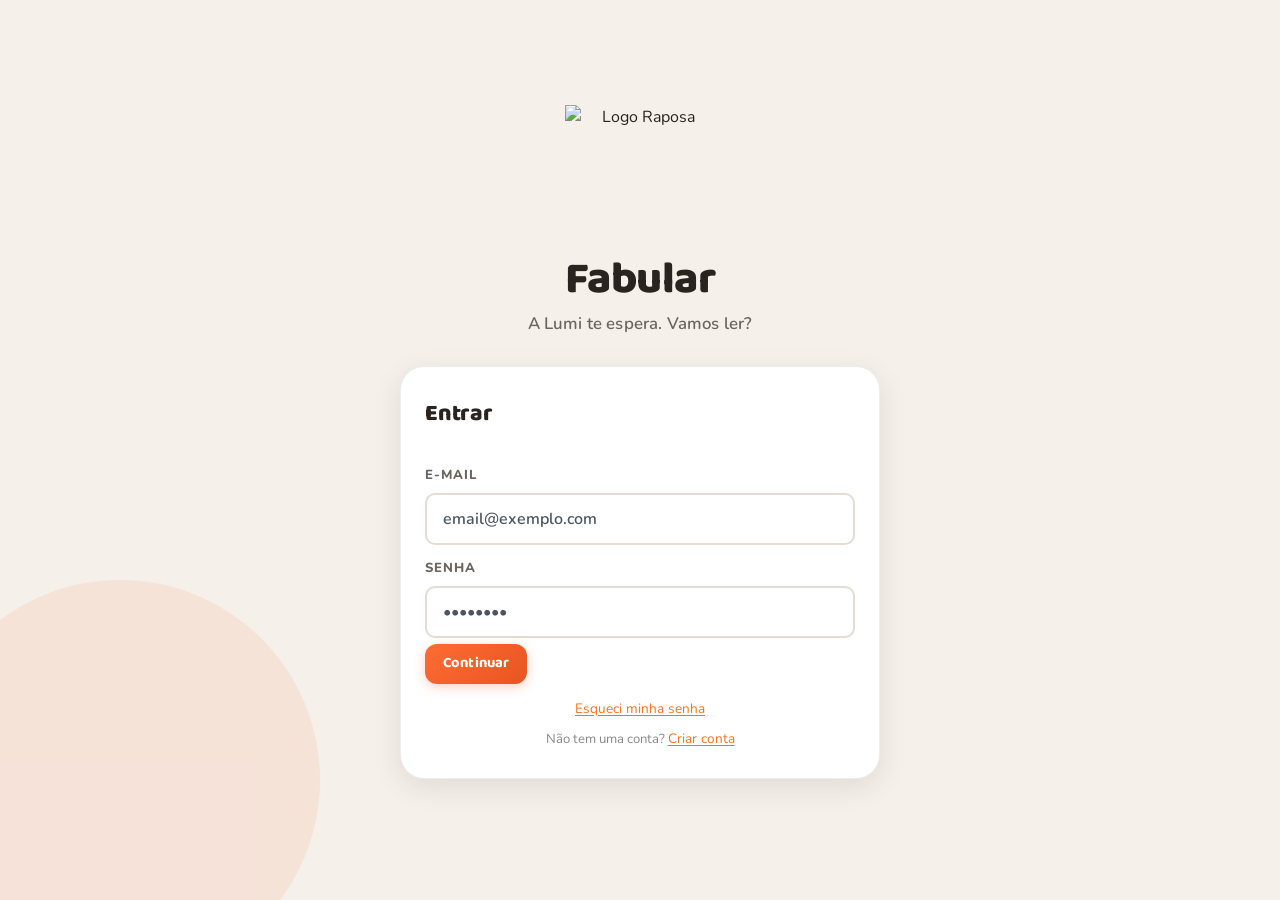
==== commit 22716e9c: "mudanças no visual" ====
--- a/index.html
+++ b/index.html
@@ -53,7 +53,7 @@
       <div class="header-esq">
         <div id="avatar-display" class="header-avatar"></div>
         <div class="header-info">
-          <span class="header-nome" id="header-nome">Aventureiro</span>
+          <span class="header-nome" id="header-nome">Olá</span>
           <span class="header-nivel" id="header-nivel">Iniciante</span>
         </div>
       </div>
@@ -129,7 +129,7 @@
         <section id="tela-biblioteca" class="tela-app ativa">
           <div class="tela-header">
             <h2>Biblioteca</h2>
-            <p class="tela-sub">Escolha uma aventura para começar!</p>
+            <p class="tela-sub">A Lumi está por aqui. Qual história vamos ler?</p>
           </div>
           <div class="filtros-bar">
             <div class="filtro-grupo">
@@ -238,7 +238,7 @@
         <section id="tela-resultado" class="tela-app">
           <div class="resultado-container">
             <div class="resultado-topo">
-              <div class="resultado-estrelas" id="resultado-estrelas">⭐⭐⭐⭐⭐</div>
+              <div class="resultado-estrelas" id="resultado-estrelas"></div>
               <h2 class="resultado-titulo" id="resultado-titulo">Incrível!</h2>
               <p class="resultado-msg" id="resultado-msg">Você completou a história!</p>
             </div>
@@ -263,7 +263,7 @@
               história para continuar!</p>
             <div class="resultado-botoes">
               <button class="btn-refazer" id="btn-refazer-atividade">🔄 Refazer Atividade e Reler</button>
-              <button class="btn-secundario" id="btn-jogar-novamente">📚 Jogar Outra História</button>
+              <button class="btn-secundario" id="btn-jogar-novamente">Ler outra história</button>
               <button class="btn-principal" id="btn-ver-progresso">🏆 Ver Progresso</button>
             </div>
           </div>
@@ -273,47 +273,47 @@
         <section id="tela-progresso" class="tela-app">
           <div class="tela-header">
             <h2>Meu Progresso</h2>
-            <p class="tela-sub" id="progresso-sub">Continue assim, você está indo bem!</p>
+            <p class="tela-sub" id="progresso-sub">A Lumi está por aqui. Vamos ver como vai a aventura?</p>
+            <p class="progresso-sub-stats" id="progresso-sub-stats" aria-live="polite"></p>
           </div>
 
           <div class="progresso-secoes">
             <div class="progresso-secao">
               <div class="raposa-evolucao-card" id="raposa-evolucao-card">
                 <div class="raposa-imagem-wrapper">
-                  <img id="raposa-img" src="midia/raposa/raposa1.png" alt="Raposa Filhote" class="raposa-img" />
+                  <img id="raposa-img" src="midia/raposa/raposa1.png" alt="Lumi — Filhote" class="raposa-img" />
                 </div>
                 <div class="raposa-detalhes">
-                  <div class="raposa-fase-badge" id="raposa-fase-badge"> Raposa Filhote</div>
-                  <p class="raposa-mensagem" id="raposa-mensagem">Sua raposinha acabou de nascer! Continue lendo
-                    histórias e completando minigames para ajudá-la a crescer. </p>
+                  <div class="raposa-fase-badge" id="raposa-fase-badge">Lumi — Filhote</div>
+                  <p class="raposa-mensagem" id="raposa-mensagem">A Lumi acabou de nascer! Continue lendo histórias e
+                    completando minigames para ajudá-la a crescer.</p>
                   <div class="raposa-progresso-bar-wrap">
                     <div class="raposa-progresso-info">
-                      <span class="raposa-estrelas-atual" id="raposa-estrelas-texto">0 / 10 ⭐</span>
-                      <span class="raposa-proximo-estagio" id="raposa-proximo-texto">Faltam 10 ⭐ para Raposa
-                        Jovem</span>
+                      <span class="raposa-estrelas-atual" id="raposa-estrelas-texto">0 / 10 <img src="midia/estrela.png" alt="" class="prog-ico" width="14" height="14"></span>
+                      <span class="raposa-proximo-estagio" id="raposa-proximo-texto">Faltam 10 <img src="midia/estrela.png" alt="" class="prog-ico" width="14" height="14"> para Lumi — Jovem</span>
                     </div>
                     <div class="raposa-bar-track">
                       <div class="raposa-bar-fill" id="raposa-bar-fill"></div>
                     </div>
                   </div>
                   <div class="raposa-estagios-mini">
-                    <div class="raposa-estagio-step" id="res-filhote" title="Raposa Filhote (0+ ⭐)">
-                      <span class="icon res-icon trofeuestrela"></span>
+                    <div class="raposa-estagio-step ativo" id="res-filhote" title="Lumi — Filhote (0+ estrelas)">
+                      <img class="raposa-estagio-thumb" src="midia/trophy-menu.png" alt="Conquistado" width="36" height="36" />
                       <span class="res-nome">Filhote</span>
                     </div>
                     <div class="raposa-estagio-linha"></div>
-                    <div class="raposa-estagio-step" id="res-jovem" title="Raposa Jovem (10+ ⭐)">
-                      <span class="icon res-icon interrogacao"></span>
+                    <div class="raposa-estagio-step" id="res-jovem" title="Lumi — Jovem (10+ estrelas)">
+                      <img class="raposa-estagio-thumb bloqueado" src="midia/question.svg" alt="Ainda não conquistado" width="36" height="36" />
                       <span class="res-nome">Jovem</span>
                     </div>
                     <div class="raposa-estagio-linha"></div>
-                    <div class="raposa-estagio-step" id="res-aventureira" title="Raposa Aventureira (25+ ⭐)">
-                      <span class="icon res-icon interrogacao"></span>
+                    <div class="raposa-estagio-step" id="res-aventureira" title="Lumi — Aventureira (25+ estrelas)">
+                      <img class="raposa-estagio-thumb bloqueado" src="midia/question.svg" alt="Ainda não conquistado" width="36" height="36" />
                       <span class="res-nome">Aventureira</span>
                     </div>
                     <div class="raposa-estagio-linha"></div>
-                    <div class="raposa-estagio-step" id="res-mestre" title="Raposa Mestre (45+ ⭐)">
-                      <span class="icon res-icon interrogacao"></span>
+                    <div class="raposa-estagio-step" id="res-mestre" title="Lumi — Mestre (45+ estrelas)">
+                      <img class="raposa-estagio-thumb bloqueado" src="midia/question.svg" alt="Ainda não conquistado" width="36" height="36" />
                       <span class="res-nome">Mestre</span>
                     </div>
                   </div>
@@ -325,24 +325,19 @@
             <div class="progresso-secao progresso-secao-conquistas">
               <div class="conquistas-header-bar">
                 <div class="conquistas-header-info">
-                  <h3>🏆 Conquistas</h3>
-                  <p class="conquistas-subtitulo">Alcance os objetivos de leitura e minigames para desbloquear
-                    conquistas!</p>
-                </div>
-                <div class="conquistas-contador-badge" id="conquistas-contador">0 / 8 Conquistas</div>
-              </div>
-
-              <!-- GRID DE CARDS DE CONQUISTAS -->
+                  <h3 class="prog-secao-titulo"><img src="midia/trophy-menu.png" alt="" class="prog-ico prog-ico--titulo" width="22" height="22"> Conquistas</h3>
+                  <p class="conquistas-fio-lumi">Medalhas da sua aventura de leitura</p>
+                </div>
+              </div>
+
               <div class="conquistas-grid" id="conquistas-grid"></div>
             </div>
 
             <div class="progresso-secao progresso-secao-historias">
-              <h3>📖 Histórias Concluídas</h3>
+              <h3 class="prog-secao-titulo"><img src="midia/book-menu.png" alt="" class="prog-ico prog-ico--titulo" width="22" height="22"> Histórias Concluídas</h3>
               <div class="progresso-historias-layout">
                 <div class="historias-concluidas-wrap">
-                  <div class="historias-concluidas" id="historias-concluidas">
-                    <p class="vazio-msg">Nenhuma história concluída ainda. Comece a ler!</p>
-                  </div>
+                  <div class="historias-concluidas" id="historias-concluidas"></div>
                 </div>
                 <aside class="calendario-atividade" id="calendario-atividade"
                   aria-label="Calendário de atividade de leitura"></aside>
--- a/css/style.css
+++ b/css/style.css
@@ -14,29 +14,29 @@
 /*Variaveis de cores*/
 :root {
   --cor-primaria: #FF6B35;
-  --cor-secundaria: #4ECDC4;
-  --cor-acento: #FFE66D;
-  --cor-roxo: #A855F7;
-  --cor-verde: #22C55E;
-  --cor-azul: #3B82F6;
-
-  --grad-hero: linear-gradient(135deg, #667eea 0%, #764ba2 50%, #f093fb 100%);
-  --grad-card: linear-gradient(160deg, #ffffff 0%, #f8f3ff 100%);
-  --grad-btn: linear-gradient(135deg, #FF6B35, #FF8E53);
-  --grad-btn-sec: linear-gradient(135deg, #4ECDC4, #44A08D);
+  --cor-secundaria: #2BBFB0;
+  --cor-acento: #FFD447;
+  --cor-roxo: #C45C26;
+  --cor-verde: #2BBFB0;
+  --cor-azul: #C45C26;
+
+  --grad-hero: linear-gradient(160deg, #F7E4D4 0%, #F5F0EA 55%, #E8D5C4 100%);
+  --grad-card: linear-gradient(180deg, #ffffff 0%, #FBF7F2 100%);
+  --grad-btn: linear-gradient(135deg, #FF6B35, #E85520);
+  --grad-btn-sec: linear-gradient(135deg, #2BBFB0, #1F9E91);
   --cor-btn-sec: #0d7a73;
 
-  --bg: #F0F4FF;
+  --bg: #F5F0EA;
   --bg-card: #FFFFFF;
-  --texto: #1E1B4B;
-  --texto-sub: #6B7280;
-  --borda: #E5E7EB;
-
-  --radius: 18px;
+  --texto: #2A2420;
+  --texto-sub: #6B6560;
+  --borda: #E5DCD3;
+
+  --radius: 16px;
   --radius-sm: 10px;
-  --shadow: 0 2px 16px rgba(100, 70, 200, .10), 0 1px 3px rgba(0, 0, 0, .05);
-  --shadow-lg: 0 8px 40px rgba(100, 70, 200, .16), 0 2px 8px rgba(0, 0, 0, .06);
-  --shadow-hover: 0 16px 48px rgba(100, 70, 200, .22), 0 4px 12px rgba(0, 0, 0, .08);
+  --shadow: 0 2px 10px rgba(42, 36, 32, .08), 0 1px 3px rgba(0, 0, 0, .04);
+  --shadow-lg: 0 8px 28px rgba(42, 36, 32, .10);
+  --shadow-hover: 0 10px 28px rgba(42, 36, 32, .14);
   --trans: .2s cubic-bezier(.4, 0, .2, 1);
   --trans-spring: .3s cubic-bezier(.34, 1.56, .64, 1);
 
@@ -53,9 +53,9 @@
   --btn-icon-img: 20px;
 
   /* glassmorphism */
-  --glass-bg: rgba(255, 255, 255, 0.75);
-  --glass-border: rgba(255, 255, 255, 0.5);
-  --glass-shadow: 0 8px 32px rgba(100, 70, 200, .12), inset 0 1px 0 rgba(255, 255, 255, 0.6);
+  --glass-bg: #FFFFFF;
+  --glass-border: rgba(42, 36, 32, 0.08);
+  --glass-shadow: 0 8px 28px rgba(42, 36, 32, .10);
 }
 
 /* Alto contraste */
@@ -142,7 +142,7 @@
 
 html {
   font-size: var(--fonte-base, 16px);
-  background-color: var(--bg, #F0F4FF);
+  background-color: var(--bg, #F5F0EA);
   scroll-behavior: smooth;
 }
 
@@ -191,7 +191,7 @@
 .login-bg {
   min-height: 100vh;
   width: 100%;
-  background: #764ba2;
+  background: #F5F0EA;
   position: relative;
   overflow: hidden;
   display: flex;
@@ -220,14 +220,12 @@
   width: 400px;
   height: 400px;
   border-radius: 50%;
-  background: rgba(255, 255, 255, .06);
+  background: rgba(255, 107, 53, .10);
   pointer-events: none;
 }
 
 .estrelas-bg {
-  position: absolute;
-  inset: 0;
-  pointer-events: none;
+  display: none;
 }
 
 .estrela-flutuante {
@@ -292,14 +290,14 @@
   font-family: 'Baloo 2', cursive;
   font-size: clamp(2rem, 7vw, 2.8rem);
   font-weight: 800;
-  color: #fff;
-  text-shadow: 0 3px 16px rgba(0, 0, 0, .3);
+  color: var(--texto);
+  text-shadow: none;
   line-height: 1.1;
   letter-spacing: -.01em;
 }
 
 .login-subtitulo {
-  color: rgba(255, 255, 255, .88);
+  color: var(--texto-sub);
   font-size: 1.05rem;
   margin-top: 6px;
   font-weight: 600;
@@ -307,11 +305,9 @@
 }
 
 .login-card {
-  background: var(--glass-bg);
-  backdrop-filter: blur(20px);
-  -webkit-backdrop-filter: blur(20px);
+  background: var(--bg-card);
   border: 1.5px solid var(--glass-border);
-  border-radius: 28px;
+  border-radius: 24px;
   padding: 28px 24px;
   width: 100%;
   box-shadow: var(--glass-shadow);
@@ -417,8 +413,13 @@
 /* Avatar grid */
 .avatar-grid {
   display: grid;
-  grid-template-columns: repeat(4, 1fr);
-  gap: 8px;
+  grid-template-columns: repeat(4, minmax(0, 1fr));
+  gap: clamp(6px, 1.6vw, 12px);
+  width: 100%;
+}
+
+.config-avatar-grid {
+  max-width: 520px;
 }
 
 .avatar-btn {
@@ -426,26 +427,33 @@
   border: 2.5px solid transparent;
   border-radius: var(--radius-sm);
   font-size: 1.85rem;
-  padding: 9px;
+  padding: clamp(4px, 1.4vw, 8px);
   cursor: pointer;
   transition: all var(--trans-spring);
   line-height: 1;
   position: relative;
   overflow: hidden;
+  width: 100%;
+  min-width: 0;
+  aspect-ratio: 1;
+  display: flex;
+  align-items: center;
+  justify-content: center;
+  box-sizing: border-box;
 }
 
 .avatar-btn::before {
   content: '';
   position: absolute;
   inset: 0;
-  background: linear-gradient(135deg, rgba(168, 85, 247, .08), rgba(168, 85, 247, .02));
+  background: linear-gradient(135deg, rgba(255, 107, 53, .10), rgba(255, 107, 53, .02));
   opacity: 0;
   transition: opacity var(--trans);
 }
 
 .avatar-btn:hover {
-  background: #EDE9FE;
-  transform: scale(1.12) translateY(-2px);
+  background: #FFE8DC;
+  transform: scale(1.06) translateY(-2px);
 }
 
 .avatar-btn:hover::before {
@@ -453,21 +461,59 @@
 }
 
 .avatar-btn.ativo {
-  border-color: var(--cor-roxo);
-  background: linear-gradient(135deg, #EDE9FE, #DDD6FE);
-  transform: scale(1.1) translateY(-2px);
-  box-shadow: 0 4px 16px rgba(168, 85, 247, .3);
+  border-color: var(--cor-primaria);
+  background: #FFE8DC;
+  transform: scale(1.05) translateY(-2px);
+  box-shadow: 0 4px 16px rgba(255, 107, 53, .25);
 }
 
 .avatar-btn img,
 .avatar-img,
 .avatar-img-render {
-  width: 48px;
-  height: 48px;
+  width: 100%;
+  height: 100%;
+  max-width: 100%;
+  max-height: 100%;
   object-fit: contain;
-  border-radius: 50%;
-  display: inline-block;
-  vertical-align: middle;
+  object-position: center;
+  display: block;
+  pointer-events: none;
+  position: relative;
+  z-index: 1;
+}
+
+.avatar-btn-perfil {
+  aspect-ratio: auto;
+  flex-direction: column;
+  gap: 6px;
+  padding: clamp(6px, 1.6vw, 10px) clamp(4px, 1.2vw, 8px) 8px;
+}
+
+.avatar-btn-perfil-img {
+  width: 100%;
+  aspect-ratio: 1;
+  display: flex;
+  align-items: center;
+  justify-content: center;
+  min-width: 0;
+}
+
+.avatar-btn-perfil-img img,
+.avatar-btn-perfil .avatar-img-render {
+  width: 100%;
+  height: 100%;
+}
+
+.avatar-btn-perfil-nome {
+  display: block;
+  font-size: clamp(.7rem, 2.4vw, .8rem);
+  font-weight: 600;
+  color: #333;
+  line-height: 1.2;
+  max-width: 100%;
+  overflow: hidden;
+  text-overflow: ellipsis;
+  white-space: nowrap;
 }
 
 .avatar-emoji-render {
@@ -761,16 +807,14 @@
 }
 
 .app-header {
-  background: rgba(255, 255, 255, .92);
-  backdrop-filter: blur(16px);
-  -webkit-backdrop-filter: blur(16px);
-  border-bottom: 1px solid rgba(229, 231, 235, .8);
+  background: #fff;
+  border-bottom: 1px solid var(--borda);
   padding: 10px 20px;
   display: flex;
   align-items: center;
   justify-content: space-between;
   flex-shrink: 0;
-  box-shadow: 0 1px 20px rgba(100, 70, 200, .08);
+  box-shadow: 0 1px 12px rgba(42, 36, 32, .06);
   position: relative;
   z-index: 50;
 }
@@ -795,10 +839,9 @@
 
 .header-avatar img,
 .header-avatar-img {
-  width: 40px;
-  height: 40px;
+  width: 100%;
+  height: 100%;
   object-fit: contain;
-  border-radius: 50%;
   display: block;
 }
 
@@ -1125,7 +1168,7 @@
   gap: 4px;
   padding: 16px 10px;
   overflow-y: auto;
-  box-shadow: 2px 0 20px rgba(100, 70, 200, .06);
+  box-shadow: 2px 0 12px rgba(42, 36, 32, .05);
 }
 
 .sidebar-logo {
@@ -1248,14 +1291,12 @@
   display: flex;
   flex-direction: column;
   gap: 10px;
-  background: rgba(255, 255, 255, .92);
-  backdrop-filter: blur(12px);
-  -webkit-backdrop-filter: blur(12px);
-  border-bottom: 1px solid rgba(229, 231, 235, .6);
+  background: #FBF7F2;
+  border-bottom: 1px solid var(--borda);
   position: sticky;
   top: 0;
   z-index: 10;
-  box-shadow: 0 4px 20px rgba(100, 70, 200, .06);
+  box-shadow: 0 2px 10px rgba(42, 36, 32, .06);
 }
 
 .filtro-grupo {
@@ -1286,40 +1327,24 @@
 
 .historia-card {
   background: var(--bg-card);
-  border-radius: 22px;
-  padding: 22px;
-  border: 1.5px solid rgba(229, 231, 235, .7);
+  border-radius: 16px;
+  padding: 0;
+  border: 1.5px solid var(--borda);
   box-shadow: var(--shadow);
-  transition: all var(--trans);
+  transition: transform .2s ease, box-shadow .2s ease, border-color .2s ease;
   display: flex;
   flex-direction: column;
-  gap: 12px;
+  gap: 0;
   cursor: pointer;
   animation: fadeIn .45s ease both;
   position: relative;
   overflow: hidden;
 }
 
-.historia-card::before {
-  content: '';
-  position: absolute;
-  top: 0;
-  left: 0;
-  right: 0;
-  height: 3px;
-  background: var(--grad-btn);
-  opacity: 0;
-  transition: opacity var(--trans);
-}
-
 .historia-card:hover {
-  transform: translateY(-6px);
+  transform: translateY(-4px) scale(1.03);
   box-shadow: var(--shadow-hover);
   border-color: rgba(255, 107, 53, .25);
-}
-
-.historia-card:hover::before {
-  opacity: 1;
 }
 
 @keyframes fadeIn {
@@ -1338,11 +1363,47 @@
   font-size: 3.2rem;
   line-height: 1;
   filter: drop-shadow(0 4px 10px rgba(0, 0, 0, .12));
-  transition: transform var(--trans-spring);
-}
-
-.historia-card:hover .hc-emoji {
-  transform: scale(1.15) rotate(-3deg);
+  display: flex;
+  align-items: center;
+  justify-content: center;
+  overflow: hidden;
+  border-radius: 0;
+  padding: 18px 0 4px;
+}
+
+.hc-emoji:has(.hc-capa-img),
+.hc-emoji--placeholder {
+  width: 100%;
+  aspect-ratio: 16 / 9;
+  min-height: 100px;
+  padding: 0;
+}
+
+.hc-capa-img {
+  width: 100%;
+  height: 100%;
+  object-fit: cover;
+  border-radius: 0;
+  display: block;
+}
+
+.hc-corpo {
+  padding: 14px 16px 16px;
+  display: flex;
+  flex-direction: column;
+  gap: 8px;
+  flex: 1;
+}
+
+.hc-meta {
+  margin: 0;
+  font-size: .82rem;
+  color: var(--texto-sub);
+  font-weight: 600;
+}
+
+.hc-emoji--placeholder {
+  background: #F3E6D8;
 }
 
 .hc-titulo {
@@ -1369,21 +1430,21 @@
 }
 
 .hc-tag.genero {
-  color: var(--cor-roxo);
-  border-color: rgba(168, 85, 247, .35);
-  background: rgba(168, 85, 247, .08);
+  color: #C45C26;
+  border-color: rgba(196, 92, 38, .35);
+  background: rgba(255, 107, 53, .08);
 }
 
 .hc-tag.faixa {
-  color: var(--cor-azul);
-  border-color: rgba(59, 130, 246, .35);
-  background: rgba(59, 130, 246, .08);
+  color: #1F9E91;
+  border-color: rgba(43, 191, 176, .35);
+  background: rgba(43, 191, 176, .08);
 }
 
 .hc-tag.duracao {
-  color: var(--cor-verde);
-  border-color: rgba(34, 197, 94, .35);
-  background: rgba(34, 197, 94, .08);
+  color: #6B6560;
+  border-color: rgba(42, 36, 32, .18);
+  background: rgba(42, 36, 32, .05);
 }
 
 .hc-tag.concluida {
@@ -1431,6 +1492,9 @@
 .estrela-icon {
   font-size: 1.15rem;
   line-height: 1;
+  width: 18px;
+  height: 18px;
+  object-fit: contain;
 }
 
 .estrela-preenchida {
@@ -1482,8 +1546,8 @@
 }
 
 .hc-jogar:hover {
-  transform: scale(1.07) translateY(-1px);
-  box-shadow: 0 6px 18px rgba(255, 107, 53, .45);
+  transform: translateY(-1px);
+  box-shadow: 0 4px 14px rgba(255, 107, 53, .35);
 }
 
 /* ==============================================
@@ -1578,19 +1642,45 @@
 }
 
 .historia-imagem-area {
-  background: linear-gradient(135deg, #dbeafe, #ede9fe, #ddd6fe);
+  background: #F3E6D8;
   border-radius: var(--radius);
   padding: 28px;
   text-align: center;
   margin-bottom: 18px;
-  box-shadow: inset 0 2px 10px rgba(100, 70, 200, .06);
-  border: 1px solid rgba(221, 214, 254, .5);
+  box-shadow: inset 0 1px 6px rgba(42, 36, 32, .06);
+  border: 1px solid var(--borda);
 }
 
 .historia-emoji-cena {
   font-size: 3rem;
   letter-spacing: 6px;
   filter: drop-shadow(0 4px 12px rgba(0, 0, 0, .1));
+  display: flex;
+  align-items: center;
+  justify-content: center;
+  overflow: hidden;
+}
+
+.historia-emoji-cena:has(.cena-img),
+.historia-emoji-cena.cena--placeholder {
+  width: 100%;
+  aspect-ratio: 16 / 9;
+  max-height: 260px;
+  border-radius: var(--radius);
+}
+
+.cena-img {
+  width: 100%;
+  height: 100%;
+  object-fit: cover;
+  border-radius: var(--radius);
+  display: block;
+  filter: drop-shadow(0 4px 12px rgba(0, 0, 0, .15));
+  transition: opacity 0.4s ease;
+}
+
+.historia-emoji-cena.cena--placeholder {
+  background: #F3E6D8;
 }
 
 .historia-texto {
@@ -2299,7 +2389,9 @@
 }
 
 .resultado-estrelas .estrela-icon {
-  font-size: 2.4rem;
+  width: 36px;
+  height: 36px;
+  object-fit: contain;
 }
 
 .resultado-estrelas {
@@ -2495,7 +2587,7 @@
 
 .interrogacao,
 .interrogação {
-  background-image: url("../midia/question.png");
+  background-image: url("../midia/question.svg");
 }
 
 .trofeuestrela {
@@ -2506,96 +2598,162 @@
   background-image: url("../midia/fire.png");
 }
 
-.progresso-perfil-card {
-  margin: 18px 24px;
-  background: var(--grad-hero);
-  border-radius: 22px;
-  padding: 22px;
-  display: flex;
-  align-items: center;
-  gap: 16px;
-  box-shadow: var(--shadow-lg);
-  color: #fff;
-  position: relative;
-  overflow: hidden;
-}
-
-.progresso-perfil-card::before {
-  content: '';
+.progresso-sub-stats {
+  font-size: 0.88rem;
+  font-weight: 700;
+  color: var(--texto-sub);
+  margin-top: 4px;
+  line-height: 1.45;
+}
+
+.prog-ico {
+  object-fit: contain;
+  vertical-align: middle;
+  flex-shrink: 0;
+}
+
+.prog-secao-titulo {
+  display: inline-flex;
+  align-items: center;
+  gap: 8px;
+}
+
+.prog-secao-titulo .prog-ico--titulo {
+  width: 22px;
+  height: 22px;
+}
+
+.raposa-estrelas-atual,
+.raposa-proximo-estagio {
+  display: inline-flex;
+  align-items: center;
+  gap: 4px;
+  flex-wrap: wrap;
+}
+
+.estrelas-rating--img {
+  display: inline-flex;
+  align-items: center;
+  gap: 2px;
+}
+
+.estrela-preenchida-img {
+  filter: drop-shadow(0 1px 4px rgba(245, 158, 11, .45));
+}
+
+.estrela-vazia-img {
+  opacity: 0.28;
+  filter: grayscale(1);
+}
+
+.conquista-round-icone-img {
+  width: 40px;
+  height: 40px;
+  object-fit: contain;
+}
+
+.cal-dia-estrelas-img {
+  display: inline-flex;
+  align-items: center;
+  justify-content: center;
+  gap: 0;
+  line-height: 1;
+  margin-top: 1px;
+}
+
+.cal-estrela-mini {
+  width: 10px !important;
+  height: 10px !important;
+}
+
+.cal-legenda-label {
+  display: inline-flex;
+  align-items: center;
+  gap: 4px;
+  font-size: 0.72rem;
+  font-weight: 700;
+  color: var(--texto-sub);
+}
+
+.cal-selo-semana {
   position: absolute;
-  top: -40px;
-  right: -40px;
-  width: 140px;
-  height: 140px;
-  border-radius: 50%;
-  background: rgba(255, 255, 255, .08);
-}
-
-.progresso-perfil-card::after {
-  content: '';
-  position: absolute;
-  bottom: -30px;
-  left: 30%;
-  width: 80px;
-  height: 80px;
-  border-radius: 50%;
-  background: rgba(255, 255, 255, .05);
-}
-
-.pp-avatar {
-  font-size: 3.2rem;
-  filter: drop-shadow(0 4px 12px rgba(0, 0, 0, .2));
-  position: relative;
-  z-index: 1;
-  transition: transform var(--trans-spring);
-}
-
-.pp-avatar:hover {
-  transform: scale(1.15) rotate(-5deg);
-}
-
-.pp-info {
-  flex: 1;
-  position: relative;
-  z-index: 1;
-}
-
-.pp-nome {
+  top: -2px;
+  right: -2px;
+  display: inline-flex;
+  align-items: center;
+  justify-content: center;
+  background: rgba(255, 255, 255, .92);
+  border-radius: 999px;
+  padding: 2px;
+  box-shadow: 0 2px 6px rgba(42, 36, 32, .12);
+}
+
+.cal-modal-subtitulo {
+  display: inline-flex;
+  align-items: center;
+  gap: 6px;
+}
+
+.cal-modal-vezes {
+  margin-left: 6px;
+  font-size: 0.8rem;
+  background: rgba(255, 107, 53, 0.15);
+  color: #FF6B35;
+  padding: 2px 8px;
+  border-radius: 12px;
+  font-weight: 700;
+}
+
+.cal-modal-sem-leitura {
+  font-size: 0.78rem;
+  font-weight: 700;
+  color: var(--texto-sub);
+}
+
+.scp-icon-img {
+  display: inline-flex;
+  align-items: center;
+  justify-content: center;
+}
+
+.scp-icon-text {
   font-family: 'Baloo 2', cursive;
-  font-size: 1.35rem;
+  font-size: 1.1rem;
   font-weight: 800;
-  letter-spacing: -.01em;
-}
-
-.nivel-badge {
-  display: inline-block;
-  background: rgba(255, 255, 255, .22);
-  backdrop-filter: blur(8px);
-  border: 1px solid rgba(255, 255, 255, .3);
-  border-radius: 999px;
-  padding: 4px 14px;
-  font-size: .78rem;
+  color: var(--cor-primaria);
+}
+
+.progresso-vazio-wrap {
+  display: flex;
+  flex-direction: column;
+  align-items: center;
+  text-align: center;
+  gap: 12px;
+  padding: 28px 16px;
+  background: var(--grad-card);
+  border: 1.5px solid var(--borda);
+  border-radius: var(--radius);
+  box-shadow: var(--shadow);
+}
+
+.progresso-vazio-lumi {
+  object-fit: contain;
+  filter: drop-shadow(0 4px 12px rgba(42, 36, 32, .12));
+}
+
+.conquistas-fio-lumi {
+  margin: 4px 0 0;
+  font-size: 0.85rem;
+  font-weight: 700;
+  color: var(--texto-sub);
+}
+
+.conquista-detalhes-lumi {
+  margin: 0 0 8px;
+  font-size: 0.88rem;
   font-weight: 800;
-  margin-top: 4px;
-  letter-spacing: .02em;
-}
-
-.pp-estrelas {
-  text-align: right;
-  position: relative;
-  z-index: 1;
-}
-
-.pp-total-estrelas {
-  font-family: 'Baloo 2', cursive;
-  font-size: 1.5rem;
-  font-weight: 800;
-}
-
-.pp-label {
-  font-size: .72rem;
-  opacity: .8;
-  font-weight: 700;
+  color: var(--cor-primaria);
+  line-height: 1.35;
 }
 
 .progresso-secoes {
@@ -2634,26 +2792,31 @@
    EVOLUÇÃO DA RAPOSA
    ============================================= */
 .raposa-evolucao-card {
-  background: rgba(254, 243, 199, 0.7);
-  border: 2px solid rgba(245, 158, 11, 0.3);
-  border-radius: var(--radius);
+  background: var(--grad-card);
+  border: 1.5px solid var(--borda);
+  border-radius: 16px;
   padding: 24px;
   display: flex;
   gap: 24px;
   align-items: center;
-  box-shadow: 0 10px 25px -5px rgba(245, 158, 11, 0.15), var(--shadow);
-  transition: all var(--trans);
+  box-shadow: var(--shadow);
+  transition: transform .2s ease, box-shadow .2s ease, border-color .2s ease;
+}
+
+.raposa-evolucao-card:hover {
+  border-color: rgba(255, 107, 53, .25);
+  box-shadow: var(--shadow-hover);
 }
 
 .raposa-imagem-wrapper {
   flex-shrink: 0;
   width: 140px;
   height: 140px;
-  border-radius: 24px;
-  background: #ffffff;
+  border-radius: 16px;
+  background: #F3E6D8;
   padding: 10px;
-  border: 3px solid rgba(245, 158, 11, 0.4);
-  box-shadow: 0 8px 20px rgba(0, 0, 0, 0.08);
+  border: 1.5px solid var(--borda);
+  box-shadow: var(--shadow);
   display: flex;
   align-items: center;
   justify-content: center;
@@ -2679,14 +2842,16 @@
 }
 
 .raposa-fase-badge {
-  display: inline-block;
+  display: inline-flex;
+  align-items: center;
+  gap: 6px;
   align-self: flex-start;
   font-family: 'Baloo 2', cursive;
   font-weight: 800;
-  font-size: 1.15rem;
-  color: #92400e;
-  background: #fffdf4;
-  border: 1px solid #ffe993;
+  font-size: 1rem;
+  color: #C45C26;
+  background: rgba(255, 107, 53, .08);
+  border: 1.5px solid rgba(196, 92, 38, .35);
   padding: 4px 12px;
   border-radius: 999px;
   letter-spacing: 0.03em;
@@ -2743,10 +2908,10 @@
 .raposa-bar-fill {
   height: 100%;
   width: 0%;
-  background: linear-gradient(90deg, #f5690b, #f59e0b, #eab308);
+  background: var(--grad-btn);
   border-radius: 999px;
   transition: width 1s cubic-bezier(0.4, 0, 0.2, 1);
-  box-shadow: 0 0 12px rgba(245, 158, 11, 0.4);
+  box-shadow: 0 0 10px rgba(255, 107, 53, 0.35);
 }
 
 .raposa-estagios-mini {
@@ -2776,9 +2941,24 @@
   color: var(--cor-primaria);
 }
 
-.raposa-estagio-step.ativo .res-icon,
-.raposa-estagio-step.ativo .icon {
-  transform: scale(1.15);
+.raposa-estagio-step.ativo .raposa-estagio-thumb {
+  transform: scale(1.08);
+  box-shadow: 0 4px 12px rgba(255, 107, 53, 0.25);
+}
+
+.raposa-estagio-thumb {
+  width: 36px;
+  height: 36px;
+  object-fit: contain;
+  border-radius: 10px;
+  background: #F3E6D8;
+  border: 1.5px solid var(--borda);
+  padding: 2px;
+  transition: transform var(--trans), filter var(--trans), opacity var(--trans);
+}
+
+.raposa-estagio-thumb.bloqueado {
+  filter: grayscale(1) opacity(0.45);
 }
 
 .res-icon {
@@ -2795,183 +2975,395 @@
 }
 
 /* =============================================
-   SEÇÃO DE CONQUISTAS (RESPONSIVA E ENCAIXADA NA TELA)
+   SEÇÃO DE CONQUISTAS (DESIGN REDONDO COM CADEADOS E CLICK)
    ============================================= */
 .progresso-secao-conquistas {
   margin-top: 10px;
-  background: var(--bg-card);
-  border-radius: var(--radius);
-  padding: clamp(12px, 3vw, 20px);
-  border: 1.5px solid rgba(229, 231, 235, 0.8);
+  background: var(--grad-card);
+  border-radius: 16px;
+  padding: clamp(14px, 3vw, 22px);
+  border: 1.5px solid var(--borda);
   box-shadow: var(--shadow);
   width: 100%;
   box-sizing: border-box;
+  transition: border-color var(--trans), box-shadow var(--trans);
+}
+
+.progresso-secao-conquistas:hover {
+  border-color: rgba(255, 107, 53, .18);
 }
 
 .conquistas-header-bar {
   display: flex;
   justify-content: space-between;
   align-items: center;
-  margin-bottom: 14px;
+  margin-bottom: 12px;
   flex-wrap: wrap;
   gap: 8px;
 }
 
 .conquistas-header-info h3 {
-  margin: 0 0 2px 0;
+  margin: 0;
   font-family: 'Baloo 2', cursive;
-  font-size: clamp(1.2rem, 3vw, 1.45rem);
+  font-size: clamp(1.05rem, 3vw, 1.25rem);
   font-weight: 800;
   color: var(--texto);
 }
 
-.conquistas-subtitulo {
-  margin: 0;
-  font-size: clamp(0.78rem, 2.2vw, 0.88rem);
-  color: var(--texto-sub);
-  font-weight: 600;
-}
-
-.conquistas-contador-badge {
-  background: linear-gradient(135deg, #FF6B35, #FF8C42);
-  color: #ffffff;
-  font-family: 'Baloo 2', cursive;
-  font-weight: 800;
-  font-size: clamp(0.75rem, 2.2vw, 0.88rem);
-  padding: 4px 12px;
-  border-radius: 999px;
-  box-shadow: 0 3px 10px rgba(255, 107, 53, 0.2);
-  letter-spacing: 0.02em;
-  white-space: nowrap;
-}
-
-/* GRID DE CARDS RESPONSIVO */
+/* Esconder subtítulo e contador conforme solicitado */
+.conquistas-subtitulo,
+.conquistas-contador-badge,
+#conquistas-contador {
+  display: none !important;
+}
+
+/* GRID CONTAINER */
 .conquistas-grid {
-  display: grid;
-  grid-template-columns: repeat(auto-fill, minmax(min(100%, 250px), 1fr));
-  gap: 10px;
+  display: flex;
+  flex-direction: column;
   width: 100%;
   box-sizing: border-box;
 }
 
-.conquista-card {
-  display: flex;
-  align-items: center;
-  gap: 10px;
-  background: #FFFFFF;
-  border-radius: 12px;
-  padding: 7px 12px;
-  border: 1.5px solid #E5E7EB;
-  transition: transform 0.2s ease, box-shadow 0.2s ease, border-color 0.2s ease;
+.conquistas-dica-click {
+  text-align: left;
+  width: 100%;
+  margin: 0 0 10px 0;
+  font-size: 0.82rem;
+  color: var(--texto-sub);
+  font-weight: 700;
+  letter-spacing: 0.01em;
+}
+
+/* LAYOUT LADO A LADO (ESFERAS À ESQUERDA, DETALHES AO LADO À DIREITA) */
+.conquistas-layout-side {
+  display: flex;
+  gap: 20px;
+  align-items: flex-start;
   width: 100%;
   box-sizing: border-box;
-  container-type: inline-size;
-  container-name: conquista-card;
-}
-
-.conquista-card.desbloqueada {
-  background: #FFFFFF;
-  border-color: #A7F3D0;
-  box-shadow: 0 4px 12px rgba(16, 185, 129, 0.08);
-}
-
-.conquista-card.desbloqueada:hover {
-  transform: translateY(-2px);
-  box-shadow: 0 8px 20px rgba(16, 185, 129, 0.15);
-}
-
-.conquista-card.bloqueada {
-  background: #F9FAFB;
-  border-color: #E5E7EB;
-  opacity: 0.85;
-}
-
-.conquista-card.bloqueada:hover {
-  transform: translateY(-2px);
-  opacity: 1;
-}
-
-/* MEDALHA CONTAINER */
-.conquista-medalha-wrapper {
-  flex-shrink: 0;
-}
-
-.conquista-medalha {
-  width: 36px;
-  height: 36px;
-  border-radius: 50%;
-  background: radial-gradient(circle at 35% 35%, #FFFFFF, var(--cor-medalha, #FF6B35));
-  display: flex;
-  align-items: center;
-  justify-content: center;
-  position: relative;
-  box-shadow: 0 3px 8px rgba(0, 0, 0, 0.1);
-  border: 2px solid #FFFFFF;
-}
-
-.conquista-card.bloqueada .conquista-medalha {
-  background: #D1D5DB;
-  box-shadow: none;
-  border-color: #E5E7EB;
-}
-
-.conquista-icone {
-  font-size: 1.35rem;
-  line-height: 1;
-  user-select: none;
-}
-
-/* CONTEÚDO DO CARD */
-.conquista-conteudo {
+}
+
+.conquistas-col-circulos {
   flex: 1;
   min-width: 0;
+}
+
+.conquistas-col-detalhes {
+  width: clamp(320px, 48%, 450px);
+  flex-shrink: 0;
+}
+
+/* WRAPPER DAS ESFERAS */
+.conquistas-grid-round-wrap {
+  display: flex;
+  flex-wrap: wrap;
+  justify-content: flex-start;
+  align-items: flex-start;
+  gap: 16px 18px;
+  width: 100%;
+  box-sizing: border-box;
+  padding: 4px 0;
+}
+
+/* ITEM DA CONQUISTA (CADA UNIDADE) */
+.conquista-item-wrap {
   display: flex;
   flex-direction: column;
-  gap: 2px;
-}
-
-.conquista-topo {
-  display: flex;
-  flex-wrap: wrap;
-  justify-content: space-between;
-  align-items: center;
-  gap: 6px 12px;
-}
-
-@container conquista-card (max-width: 280px) {
-  .conquista-topo {
-    flex-direction: column;
-    align-items: flex-start;
-  }
-
-  .conquista-status {
-    align-self: flex-start;
-  }
-}
-
-/* TÍTULO COMPLETO — Sem corte de texto, permite múltiplas linhas se necessário */
-.conquista-titulo {
-  margin: 0;
+  align-items: center;
+  width: 95px;
+  cursor: pointer;
+  user-select: none;
+  transition: transform 0.25s cubic-bezier(0.34, 1.56, 0.64, 1);
+}
+
+.conquista-item-wrap:hover {
+  transform: translateY(-4px);
+}
+
+/* BOTÃO / CARD CIRCULAR PRINCIPAL (FORMA REDONDA) */
+.conquista-card-round {
+  position: relative;
+  width: 86px;
+  height: 86px;
+  border-radius: 50%;
+  display: flex;
+  align-items: center;
+  justify-content: center;
+  background: #FFFFFF;
+  border: 4px solid #9CA3AF;
+  box-shadow: 0 4px 14px rgba(0, 0, 0, 0.06);
+  cursor: pointer;
+  transition: all 0.3s cubic-bezier(0.34, 1.56, 0.64, 1);
+  outline: none;
+  padding: 0;
+}
+
+/* DESBLOQUEADA */
+.conquista-card-round.desbloqueada {
+  border-color: var(--cor-secundaria);
+  background: radial-gradient(circle at 35% 35%, #FFFFFF 0%, rgba(43, 191, 176, .08) 65%, rgba(43, 191, 176, .16) 100%);
+  box-shadow: 0 6px 18px rgba(43, 191, 176, 0.22);
+}
+
+.conquista-card-round.desbloqueada:hover,
+.conquista-card-round.desbloqueada.ativa {
+  border-color: #1F9E91;
+  box-shadow: 0 0 0 4px rgba(43, 191, 176, 0.28), 0 10px 25px rgba(43, 191, 176, 0.32);
+  transform: scale(1.08);
+}
+
+/* BLOQUEADA (CINZA) */
+.conquista-card-round.bloqueada {
+  border-color: #9CA3AF;
+  background: radial-gradient(circle at 35% 35%, #FFFFFF 0%, #F3F4F6 65%, #E5E7EB 100%);
+  box-shadow: 0 4px 10px rgba(0, 0, 0, 0.05);
+}
+
+.conquista-card-round.bloqueada:hover,
+.conquista-card-round.bloqueada.ativa {
+  border-color: #4B5563;
+  box-shadow: 0 0 0 4px rgba(156, 163, 175, 0.35), 0 8px 18px rgba(0, 0, 0, 0.12);
+  transform: scale(1.06);
+}
+
+/* BADGE DO CADEADO (ABERTO / FECHADO) */
+.conquista-padlock-badge {
+  position: absolute;
+  top: -2px;
+  right: -2px;
+  width: 26px;
+  height: 26px;
+  border-radius: 50%;
+  display: flex;
+  align-items: center;
+  justify-content: center;
+  font-size: 0.85rem;
+  box-shadow: 0 3px 8px rgba(0, 0, 0, 0.18);
+  border: 2.5px solid #FFFFFF;
+  z-index: 2;
+  transition: transform 0.25s ease;
+}
+
+.conquista-padlock-badge.desbloqueada {
+  background: var(--cor-secundaria);
+  color: #FFFFFF;
+}
+
+.conquista-padlock-badge.bloqueada {
+  background: #6B7280;
+  color: #FFFFFF;
+}
+
+.conquista-item-wrap:hover .conquista-padlock-badge {
+  transform: scale(1.15) rotate(6deg);
+}
+
+/* ÍCONE DA CONQUISTA DENTRO DA ESFERA */
+.conquista-round-icon-wrap {
+  display: flex;
+  align-items: center;
+  justify-content: center;
+}
+
+.conquista-round-icone {
+  font-size: 2.1rem;
+  line-height: 1;
+  transition: transform 0.25s ease, filter 0.25s ease;
+  user-select: none;
+}
+
+.conquista-card-round.desbloqueada .conquista-round-icone {
+  filter: drop-shadow(0 3px 6px rgba(43, 191, 176, 0.35));
+}
+
+.conquista-card-round.bloqueada .conquista-round-icone {
+  filter: grayscale(100%) opacity(0.45);
+}
+
+.conquista-item-wrap:hover .conquista-round-icone {
+  transform: scale(1.12);
+}
+
+/* TÍTULO ABAIXO DA ESFERA */
+.conquista-round-titulo {
+  margin-top: 6px;
   font-family: 'Baloo 2', cursive;
-  font-size: 1.22rem;
+  font-size: 0.82rem;
   font-weight: 800;
   color: var(--texto);
+  text-align: center;
   line-height: 1.2;
-  white-space: nowrap;
+  word-break: break-word;
+  max-width: 90px;
+}
+
+.conquista-round-status-pill,
+.conquista-detalhes-status-badge {
+  display: none !important;
+}
+
+/* PAINEL INTERATIVO DE DETALHES (AO LADO DAS ESFERAS) */
+.conquista-detalhes-container {
+  width: 100%;
+  animation: conquistaFadeIn 0.25s ease forwards;
+}
+
+@keyframes conquistaFadeIn {
+  from {
+    opacity: 0;
+    transform: translateY(4px);
+  }
+  to {
+    opacity: 1;
+    transform: translateY(0);
+  }
+}
+
+.conquista-detalhes-card {
+  position: relative;
+  background: var(--bg-card);
+  border-radius: 16px;
+  padding: 16px;
+  box-shadow: var(--shadow);
+  border: 1.5px solid var(--borda);
+  box-sizing: border-box;
+}
+
+.conquista-detalhes-card.card-desbloqueado {
+  border-color: var(--cor-secundaria);
+  background: linear-gradient(180deg, rgba(43, 191, 176, .1) 0%, #FFFFFF 100%);
+}
+
+.conquista-detalhes-card.card-bloqueado {
+  border-color: #9CA3AF;
+  background: linear-gradient(180deg, #F9FAFB 0%, #FFFFFF 100%);
+}
+
+.conquista-detalhes-header {
+  display: flex;
+  align-items: center;
+  gap: 12px;
+  margin-bottom: 12px;
+}
+
+.conquista-detalhes-badge {
+  width: 44px;
+  height: 44px;
+  border-radius: 50%;
+  display: flex;
+  align-items: center;
+  justify-content: center;
+  font-size: 1.5rem;
+  flex-shrink: 0;
+  border: 2.5px solid #FFFFFF;
+  box-shadow: 0 4px 12px rgba(0, 0, 0, 0.1);
+}
+
+.conquista-detalhes-badge.desbloqueada {
+  background: var(--cor-secundaria);
+  color: #FFFFFF;
+}
+
+.conquista-detalhes-badge.bloqueada {
+  background: #6B7280;
+  color: #FFFFFF;
+}
+
+.conquista-detalhes-titulo-wrap {
+  flex: 1;
+}
+
+.conquista-detalhes-titulo {
+  margin: 0 0 4px 0;
+  font-family: 'Baloo 2', cursive;
+  font-size: 1.1rem;
+  font-weight: 800;
+  color: var(--texto);
+}
+
+.conquista-detalhes-descricao {
+  margin: 0 0 12px 0;
+  font-size: 0.9rem;
+  color: var(--texto);
+  font-weight: 600;
+  line-height: 1.4;
+}
+
+.conquista-detalhes-progresso {
+  display: flex;
+  flex-direction: column;
+  gap: 6px;
+  margin-bottom: 12px;
+}
+
+.conquista-detalhes-bar-track {
+  height: 9px;
+  width: 100%;
+  background: #E5E7EB;
+  border-radius: 999px;
   overflow: hidden;
-  text-overflow: ellipsis;
-  flex: 1 1 auto;
-  min-width: 0;
-}
-
-.conquista-status {
-  font-family: 'Baloo 2', cursive;
+}
+
+.conquista-detalhes-bar-fill {
+  height: 100%;
+  border-radius: 999px;
+  transition: width 0.5s ease;
+}
+
+.conquista-detalhes-bar-fill.fill-desbloqueado {
+  background: var(--grad-btn-sec);
+}
+
+.conquista-detalhes-bar-fill.fill-bloqueado {
+  background: linear-gradient(90deg, #9CA3AF, #6B7280);
+}
+
+.conquista-detalhes-progresso-info {
+  display: flex;
+  justify-content: space-between;
+  font-size: 0.8rem;
+  font-weight: 700;
+  color: var(--texto-sub);
+}
+
+.conquista-detalhes-meta {
+  display: flex;
+  flex-direction: column;
+  gap: 6px;
+  margin-top: 6px;
+}
+
+.conquista-detalhes-tag {
   font-size: 0.78rem;
-  font-weight: 800;
-  padding: 3px 10px;
-  border-radius: 12px;
-  white-space: nowrap;
-  flex-shrink: 0;
+  font-weight: 700;
+  padding: 4px 10px;
+  border-radius: 8px;
+  display: inline-flex;
+  align-items: center;
+  gap: 4px;
+  width: fit-content;
+}
+
+.conquista-detalhes-tag.recompensa {
+  background: #FEF3C7;
+  color: #92400E;
+  border: 1px solid #FDE68A;
+}
+
+@media (max-width: 768px) {
+  .conquistas-layout-side {
+    flex-direction: column;
+    align-items: stretch;
+  }
+
+  .conquistas-col-detalhes {
+    width: 100%;
+  }
+
+  .conquistas-grid-round-wrap {
+    justify-content: center;
+  }
 }
 
 .conquista-status-desbloqueada {
@@ -3198,14 +3590,19 @@
    ============================================= */
 
 .calendario-atividade {
-  background: linear-gradient(180deg, #FFFFFF 0%, #F5F3FF 100%);
-  border: 2px solid #E0E7FF;
-  border-radius: 24px;
+  background: var(--grad-card);
+  border: 1.5px solid var(--borda);
+  border-radius: 16px;
   padding: 20px;
-  box-shadow: 0 10px 30px rgba(124, 58, 237, 0.1), 0 4px 12px rgba(0, 0, 0, 0.03);
+  box-shadow: var(--shadow);
   position: relative;
   overflow: hidden;
-  transition: all 0.3s ease;
+  transition: border-color var(--trans), box-shadow var(--trans);
+}
+
+.calendario-atividade:hover {
+  border-color: rgba(255, 107, 53, .2);
+  box-shadow: var(--shadow-hover);
 }
 
 .calendario-topo-bar {
@@ -3213,18 +3610,50 @@
   align-items: center;
   justify-content: space-between;
   gap: 10px;
-  margin-bottom: 16px;
-  background: linear-gradient(135deg, #FFF7ED 0%, #FFEDD5 100%);
+  margin-bottom: 10px;
+  background: var(--grad-hero);
   padding: 10px 14px;
-  border-radius: 16px;
-  border: 1.5px solid #FED7AA;
-  box-shadow: inset 0 1px 0 rgba(255, 255, 255, 0.8);
+  border-radius: 14px;
+  border: 1.5px solid var(--borda);
+}
+
+.calendario-lumi-frase {
+  display: flex;
+  align-items: flex-start;
+  gap: 10px;
+  margin-bottom: 14px;
+  padding: 10px 12px;
+  background: rgba(255, 107, 53, .06);
+  border: 1.5px solid rgba(196, 92, 38, .2);
+  border-radius: 12px;
+}
+
+.calendario-lumi-frase p {
+  margin: 0;
+  font-size: 0.85rem;
+  font-weight: 700;
+  color: var(--texto-sub);
+  line-height: 1.45;
+}
+
+.cal-lumi-mini {
+  flex-shrink: 0;
+  object-fit: contain;
+  filter: drop-shadow(0 2px 6px rgba(42, 36, 32, .12));
 }
 
 .calendario-streak-badge {
   display: flex;
   align-items: center;
   gap: 8px;
+}
+
+.calendario-streak-badge--convite .cal-streak-valor {
+  color: var(--cor-primaria);
+}
+
+.calendario-streak-badge--convite .cal-streak-label {
+  color: var(--texto-sub);
 }
 
 .cal-streak-fire {
@@ -3304,7 +3733,7 @@
   font-family: 'Baloo 2', cursive;
   font-size: 1.25rem;
   font-weight: 800;
-  color: #5B21B6;
+  color: var(--texto);
   text-transform: capitalize;
   letter-spacing: 0.2px;
 }
@@ -3320,10 +3749,10 @@
   min-width: 36px;
   min-height: 36px;
   flex: 0 0 auto;
-  border: 2px solid #DDD6FE;
+  border: 1.5px solid var(--borda);
   border-radius: 12px;
-  background: #F5F3FF;
-  color: #6D28D9;
+  background: var(--bg-card);
+  color: var(--cor-primaria);
   font-size: 1.2rem;
   font-weight: 800;
   cursor: pointer;
@@ -3336,11 +3765,11 @@
 }
 
 .calendario-nav-btn:hover {
-  background: #8B5CF6;
+  background: var(--grad-btn);
   color: #FFFFFF;
-  border-color: #7C3AED;
-  transform: scale(1.12);
-  box-shadow: 0 4px 12px rgba(139, 92, 246, 0.35);
+  border-color: transparent;
+  transform: scale(1.08);
+  box-shadow: 0 4px 12px rgba(255, 107, 53, 0.3);
 }
 
 .calendario-nav-btn:active {
@@ -3427,8 +3856,9 @@
 }
 
 .cal-dia:hover:not(.cal-dia-vazio):not(.cal-dia-futuro) {
-  transform: translateY(-4px) scale(1.08);
-  box-shadow: 0 8px 18px rgba(124, 58, 237, 0.22);
+  transform: translateY(-4px) scale(1.06);
+  box-shadow: 0 8px 18px rgba(255, 107, 53, 0.18);
+  border-color: rgba(255, 107, 53, .3);
   z-index: 5;
 }
 
@@ -3494,15 +3924,15 @@
 }
 
 .cal-dia-nivel-3 {
-  background: linear-gradient(135deg, #E0E7FF 0%, #C7D2FE 100%);
-  border-color: #818CF8;
-  color: #312E81;
+  background: linear-gradient(135deg, #FFEDD5 0%, #FED7AA 100%);
+  border-color: #FB923C;
+  color: #9A3412;
 }
 
 .cal-dia-nivel-4 {
-  background: linear-gradient(135deg, #FBCFE8 0%, #F472B6 100%);
-  border-color: #EC4899;
-  color: #831843;
+  background: linear-gradient(135deg, #FECACA 0%, #FCA5A5 100%);
+  border-color: #F87171;
+  color: #991B1B;
 }
 
 .cal-dia-semana-perfeita {
@@ -3752,7 +4182,26 @@
 }
 
 .cal-modal-h-emoji {
-  font-size: 1.3rem;
+  --hci-capa-w: 56px;
+  width: var(--hci-capa-w);
+  aspect-ratio: 16 / 9;
+  height: auto;
+  font-size: 1.1rem;
+  flex-shrink: 0;
+  overflow: hidden;
+  border-radius: 6px;
+  display: flex;
+  align-items: center;
+  justify-content: center;
+  background: #F3E6D8;
+}
+
+.cal-modal-h-emoji .hci-capa-img {
+  width: 100%;
+  height: 100%;
+  object-fit: cover;
+  object-position: center;
+  display: block;
 }
 
 .cal-modal-h-info {
@@ -3806,20 +4255,51 @@
 
 .historia-concluida-item {
   background: var(--bg-card);
-  border-radius: var(--radius-sm);
+  border-radius: 16px;
   padding: 14px 18px;
   display: flex;
   align-items: center;
   justify-content: space-between;
-  border: 1.5px solid rgba(229, 231, 235, .6);
+  border: 1.5px solid var(--borda);
   box-shadow: var(--shadow);
   animation: fadeIn .35s ease both;
-  transition: transform var(--trans), box-shadow var(--trans);
-}
-
-.historia-concluida-item:hover {
-  transform: translateX(4px);
-  box-shadow: var(--shadow-lg);
+  transition: transform var(--trans), box-shadow var(--trans), border-color var(--trans);
+}
+
+.historia-concluida-item:hover,
+.historia-concluida-selo:hover {
+  transform: translateY(-2px);
+  box-shadow: var(--shadow-hover);
+  border-color: rgba(255, 107, 53, .25);
+}
+
+.historia-concluida-selo .hci-emoji {
+  --hci-capa-w: 96px;
+  font-size: 1.6rem;
+  border-radius: 10px;
+}
+
+.historia-concluida-selo .hci-titulo {
+  font-family: 'Baloo 2', cursive;
+  font-size: 1rem;
+}
+
+.hci-meta-linha {
+  display: flex;
+  flex-wrap: wrap;
+  align-items: center;
+  gap: 6px;
+  margin-top: 4px;
+}
+
+.hci-tag {
+  font-size: .73rem;
+}
+
+.hci-data {
+  font-size: .73rem;
+  color: var(--texto-sub);
+  font-weight: 700;
 }
 
 .hci-esq {
@@ -3829,8 +4309,28 @@
 }
 
 .hci-emoji {
-  font-size: 1.7rem;
-  filter: drop-shadow(0 2px 6px rgba(0, 0, 0, .1));
+  --hci-capa-w: 80px;
+  width: var(--hci-capa-w);
+  aspect-ratio: 16 / 9;
+  height: auto;
+  font-size: 1.4rem;
+  filter: none;
+  overflow: hidden;
+  border-radius: 8px;
+  flex-shrink: 0;
+  display: flex;
+  align-items: center;
+  justify-content: center;
+  background: #F3E6D8;
+}
+
+.hci-emoji .hci-capa-img,
+.hci-capa-img {
+  width: 100%;
+  height: 100%;
+  object-fit: cover;
+  object-position: center;
+  display: block;
 }
 
 .hci-info {
@@ -4899,8 +5399,23 @@
 /* Card Principal da Evolução da Raposa */
 body.alto-contraste .raposa-evolucao-card {
   background: linear-gradient(145deg, #1f1b16, #2b2219) !important;
-  border: 2px solid rgba(245, 158, 11, 0.4) !important;
+  border: 1.5px solid rgba(255, 107, 53, 0.35) !important;
   box-shadow: 0 10px 28px rgba(0, 0, 0, 0.5) !important;
+}
+
+body.alto-contraste .progresso-sub-stats,
+body.alto-contraste .conquistas-fio-lumi,
+body.alto-contraste .calendario-lumi-frase p {
+  color: #C9D1D9 !important;
+}
+
+body.alto-contraste .calendario-lumi-frase {
+  background: rgba(255, 107, 53, .12) !important;
+  border-color: rgba(255, 107, 53, .28) !important;
+}
+
+body.alto-contraste .historia-concluida-selo .hci-emoji {
+  background: #241e17 !important;
 }
 
 /* Imagem e Container da Raposa */
@@ -5635,7 +6150,7 @@
     background: rgba(255, 255, 255, .97);
     backdrop-filter: blur(12px);
     -webkit-backdrop-filter: blur(12px);
-    box-shadow: 0 -8px 24px rgba(100, 70, 200, .14);
+    box-shadow: 0 -6px 18px rgba(42, 36, 32, .10);
     flex-direction: row;
     justify-content: space-around;
     align-items: center;
@@ -5677,7 +6192,6 @@
   .leitura-container,
   .minigame-container,
   .resultado-container,
-  .progresso-perfil-card,
   .progresso-secoes {
     padding-left: 14px;
     padding-right: 14px;
@@ -5737,8 +6251,8 @@
 
   .header-avatar img,
   .header-avatar-img {
-    width: 32px !important;
-    height: 32px !important;
+    width: 100% !important;
+    height: 100% !important;
   }
 
   .header-nome {
@@ -5845,8 +6359,13 @@
   }
 
   .historia-card {
-    padding: 8px 10px !important;
+    padding: 0 !important;
     border-radius: 12px !important;
+    gap: 0 !important;
+  }
+
+  .hc-corpo {
+    padding: 10px 12px 12px !important;
     gap: 6px !important;
   }
 
@@ -6050,8 +6569,8 @@
 
   .header-avatar img,
   .header-avatar-img {
-    width: 32px !important;
-    height: 32px !important;
+    width: 100% !important;
+    height: 100% !important;
   }
 
   .historias-grid {
@@ -6801,6 +7320,52 @@
   font-size: 1.2rem;
   font-weight: 800 !important;
   color: #111827 !important;
+  display: flex;
+  align-items: center;
+  gap: 10px;
+}
+
+.config-relatorio-titulo-avatar {
+  width: 40px;
+  height: 40px;
+  flex-shrink: 0;
+  display: flex;
+  align-items: center;
+  justify-content: center;
+}
+
+.config-relatorio-titulo-avatar img {
+  width: 100%;
+  height: 100%;
+  object-fit: contain;
+}
+
+.config-select-com-avatar {
+  display: flex;
+  align-items: center;
+  gap: 10px;
+}
+
+.config-select-com-avatar .campo-input {
+  flex: 1;
+  min-width: 0;
+}
+
+.config-avatar-previa {
+  width: 52px;
+  height: 52px;
+  flex-shrink: 0;
+  display: flex;
+  align-items: center;
+  justify-content: center;
+}
+
+.config-avatar-previa img,
+.config-avatar-previa-img {
+  width: 100%;
+  height: 100%;
+  object-fit: contain;
+  display: block;
 }
 
 .config-stats-grid {
@@ -7250,11 +7815,7 @@
 }
 
 .avatar-btn {
-  aspect-ratio: 1;
-  display: inline-flex;
-  align-items: center;
-  justify-content: center;
-  width: auto;
+  max-width: 100%;
 }
 
 .btn-confirmar {
@@ -7328,13 +7889,6 @@
     gap: 8px;
   }
 
-  .avatar-btn img,
-  .avatar-img,
-  .avatar-img-render {
-    width: 42px;
-    height: 42px;
-  }
-
   .portao-input-wrap {
     flex-wrap: wrap;
   }
@@ -7400,19 +7954,12 @@
   }
 
   .avatar-grid {
-    grid-template-columns: repeat(4, 1fr);
+    grid-template-columns: repeat(4, minmax(0, 1fr));
     gap: 6px;
   }
 
   .avatar-btn {
-    padding: 6px;
-  }
-
-  .avatar-btn img,
-  .avatar-img,
-  .avatar-img-render {
-    width: 36px;
-    height: 36px;
+    padding: 4px;
   }
 
   .btn-principal,
@@ -7431,8 +7978,8 @@
 
   .header-avatar img,
   .header-avatar-img {
-    width: 32px !important;
-    height: 32px !important;
+    width: 100% !important;
+    height: 100% !important;
   }
 
   .moedas-badge {
--- a/css/components/minigames.css
+++ b/css/components/minigames.css
@@ -57,14 +57,14 @@
 }
 
 .hc-tag.ia-badge {
-  background: linear-gradient(135deg, #7C3AED, #EC4899);
+  background: #C45C26;
   color: #fff;
   font-weight: 700;
   border: none;
 }
 
 .hc-tag.ia-badge-local {
-  background: linear-gradient(135deg, #D97706, #F59E0B);
+  background: #A16207;
   color: #fff;
   cursor: help;
 }
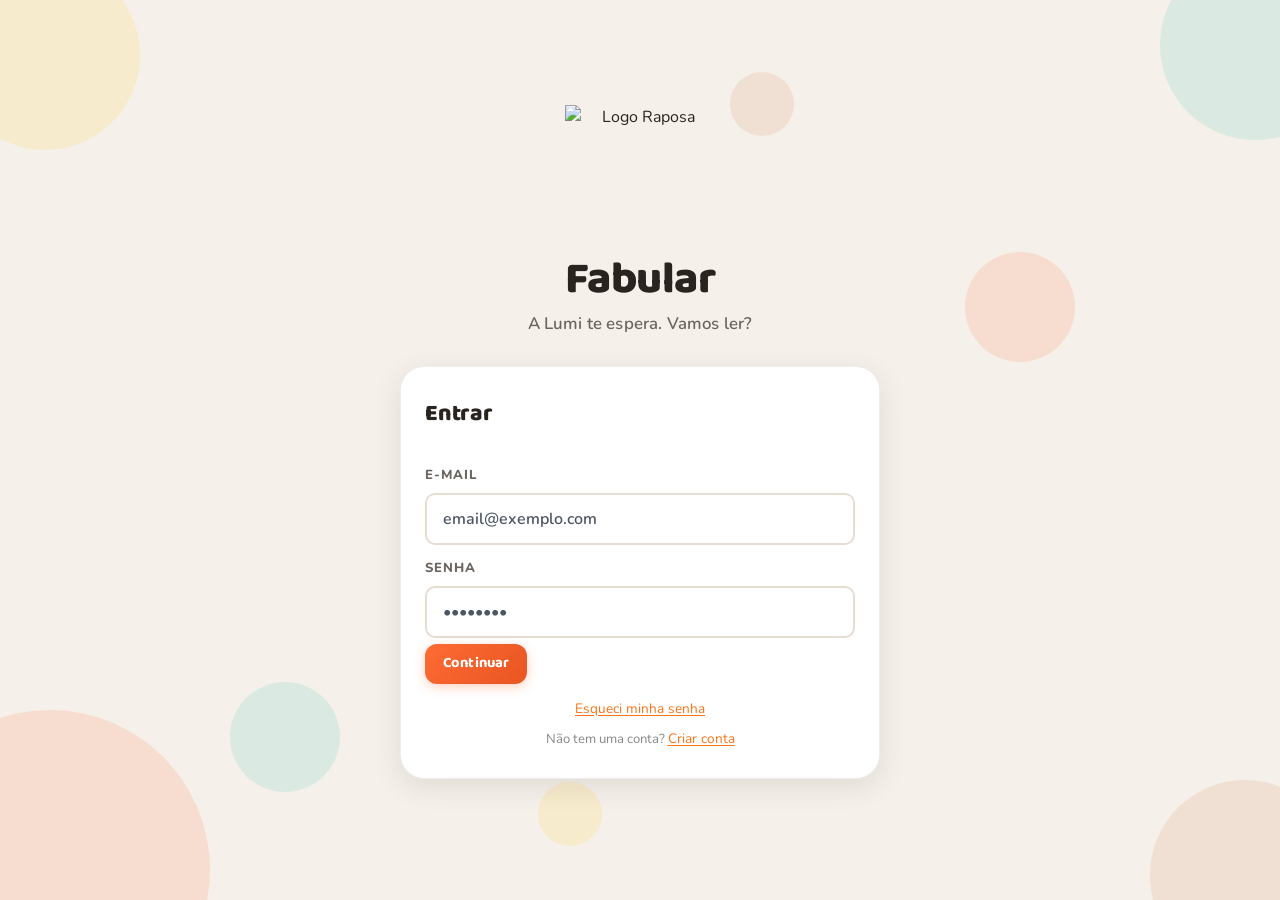
==== commit cf88926e: "Alteração css relatorio e login" ====
--- a/index.html
+++ b/index.html
@@ -406,7 +406,7 @@
       <div class="portao-input-wrap">
         <input class="portao-input" id="portao-resposta" type="number" inputmode="numeric" placeholder="Sua resposta..."
           autocomplete="off" aria-label="Resposta da conta">
-        <button class="btn-principal portao-btn-confirmar" id="portao-btn-confirmar">Confirmar ✓</button>
+        <button class="btn-principal portao-btn-confirmar" id="portao-btn-confirmar">Confirmar</button>
       </div>
       <p class="portao-erro oculto" id="portao-erro" aria-live="assertive">❌ Resposta incorreta. Tente novamente!</p>
       <button class="btn-secundario portao-btn-cancelar" id="portao-btn-cancelar">Cancelar</button>
--- a/css/style.css
+++ b/css/style.css
@@ -200,28 +200,93 @@
   padding: 24px 16px 40px;
 }
 
-/* fundo com textura de pontos 
-.login-bg::before {
-  content: '';
+.login-orbs {
   position: absolute;
   inset: 0;
-  background:
-    radial-gradient(circle at 20% 30%, rgba(255, 255, 255, .15) 0%, transparent 50%),
-    radial-gradient(circle at 80% 70%, rgba(255, 255, 255, .1) 0%, transparent 50%),
-    url("data:image/svg+xml,%3Csvg width='40' height='40' viewBox='0 0 40 40' xmlns='http://www.w3.org/2000/svg'%3E%3Ccircle cx='20' cy='20' r='1.5' fill='%23ffffff' fill-opacity='0.07'/%3E%3C/svg%3E");
   pointer-events: none;
-}*/
-
-.login-bg::after {
-  content: '';
+  overflow: hidden;
+  z-index: 0;
+}
+
+.login-orb {
   position: absolute;
-  bottom: -80px;
-  left: -80px;
-  width: 400px;
-  height: 400px;
   border-radius: 50%;
-  background: rgba(255, 107, 53, .10);
-  pointer-events: none;
+  animation: loginOrbFlutua 14s ease-in-out infinite;
+}
+
+.login-orb--lg { width: 320px; height: 320px; }
+.login-orb--md { width: 190px; height: 190px; }
+.login-orb--sm { width: 110px; height: 110px; }
+.login-orb--xs { width: 64px; height: 64px; }
+
+.login-orb--laranja { background: rgba(255, 107, 53, .14); }
+.login-orb--teal { background: rgba(43, 191, 176, .13); }
+.login-orb--ouro { background: rgba(255, 212, 71, .18); }
+.login-orb--terracota { background: rgba(196, 92, 38, .11); }
+
+.login-orb--lg.login-orb--laranja {
+  left: -110px;
+  bottom: -130px;
+  animation-delay: 0s;
+}
+
+.login-orb--md.login-orb--teal {
+  right: -70px;
+  top: -50px;
+  animation-delay: -3s;
+}
+
+.login-orb--md.login-orb--ouro {
+  left: -50px;
+  top: -40px;
+  animation-delay: -6s;
+}
+
+.login-orb--md.login-orb--terracota {
+  right: -60px;
+  bottom: -70px;
+  animation-delay: -2s;
+}
+
+.login-orb--sm.login-orb--teal {
+  left: 18%;
+  bottom: 12%;
+  animation-delay: -8s;
+}
+
+.login-orb--sm.login-orb--laranja {
+  right: 16%;
+  top: 28%;
+  animation-delay: -5s;
+}
+
+.login-orb--xs.login-orb--ouro {
+  left: 42%;
+  bottom: 6%;
+  animation-delay: -4s;
+}
+
+.login-orb--xs.login-orb--terracota {
+  right: 38%;
+  top: 8%;
+  animation-delay: -9s;
+}
+
+@keyframes loginOrbFlutua {
+  0%,
+  100% {
+    transform: translate(0, 0);
+  }
+
+  50% {
+    transform: translate(12px, -16px);
+  }
+}
+
+@media (prefers-reduced-motion: reduce) {
+  .login-orb {
+    animation: none;
+  }
 }
 
 .estrelas-bg {
@@ -1052,12 +1117,15 @@
 
 .portao-input-wrap {
   display: flex;
-  gap: 8px;
+  flex-direction: column;
+  align-items: stretch;
+  gap: 10px;
   margin-bottom: 10px;
 }
 
 .portao-input {
-  flex: 1;
+  width: 100%;
+  flex: none;
   padding: 10px 14px;
   font-size: 1.1rem;
   font-weight: 700;
@@ -1073,10 +1141,16 @@
   box-shadow: 0 0 0 3px rgba(124, 58, 237, 0.15);
 }
 
-.portao-btn-confirmar {
+.portao-btn-confirmar,
+.portao-btn-confirmar.btn-principal {
+  width: 100% !important;
+  max-width: 100% !important;
+  flex: none !important;
   white-space: nowrap;
-  padding: 10px 18px;
-  font-size: 0.95rem;
+  overflow: visible;
+  padding: 10px 18px !important;
+  font-size: 0.95rem !important;
+  min-height: 44px !important;
 }
 
 .portao-erro {
@@ -3457,6 +3531,22 @@
 
 body.alto-contraste .conquista-bar-track {
   background: #21262D !important;
+}
+
+body.alto-contraste .progresso-vazio-wrap,
+body.alto-contraste .conquista-card-round.desbloqueada,
+body.alto-contraste .conquista-card-round.bloqueada,
+body.alto-contraste .conquista-detalhes-card.card-desbloqueado,
+body.alto-contraste .conquista-detalhes-card.card-bloqueado {
+  background: #161B22 !important;
+}
+
+body.alto-contraste .conquista-detalhes-bar-fill.fill-desbloqueado {
+  background: #34D1C6 !important;
+}
+
+body.alto-contraste .conquista-detalhes-bar-fill.fill-bloqueado {
+  background: #6B7280 !important;
 }
 
 @media (max-width: 640px) {
@@ -5299,13 +5389,33 @@
   color: #E6EDF3 !important;
 }
 
-/* Fundo da tela de Login em Dark Mode - Roxo escuro e fechado */
+/* Fundo da tela de Login em Dark Mode */
 html.alto-contraste body.login-body,
 html.alto-contraste .login-bg,
 body.alto-contraste.login-body,
 body.alto-contraste .login-bg {
   background-color: #140A24 !important;
-  background: radial-gradient(circle at top left, #28143E, #12081F 70%) !important;
+  background: #140A24 !important;
+}
+
+html.alto-contraste .login-orb--laranja,
+body.alto-contraste .login-orb--laranja {
+  background: rgba(255, 107, 53, .16) !important;
+}
+
+html.alto-contraste .login-orb--teal,
+body.alto-contraste .login-orb--teal {
+  background: rgba(167, 139, 250, .14) !important;
+}
+
+html.alto-contraste .login-orb--ouro,
+body.alto-contraste .login-orb--ouro {
+  background: rgba(255, 209, 102, .12) !important;
+}
+
+html.alto-contraste .login-orb--terracota,
+body.alto-contraste .login-orb--terracota {
+  background: rgba(232, 121, 249, .10) !important;
 }
 
 /* Header & Barra Superior */
@@ -5398,7 +5508,7 @@
 
 /* Card Principal da Evolução da Raposa */
 body.alto-contraste .raposa-evolucao-card {
-  background: linear-gradient(145deg, #1f1b16, #2b2219) !important;
+  background: #1f1b16 !important;
   border: 1.5px solid rgba(255, 107, 53, 0.35) !important;
   box-shadow: 0 10px 28px rgba(0, 0, 0, 0.5) !important;
 }
@@ -5460,8 +5570,8 @@
 }
 
 body.alto-contraste .raposa-bar-fill {
-  background: linear-gradient(90deg, #f5690b, #f59e0b, #eab308) !important;
-  box-shadow: 0 0 14px rgba(245, 158, 11, 0.5) !important;
+  background: #f59e0b !important;
+  box-shadow: none !important;
 }
 
 /* Passos dos Estágios da Raposa */
@@ -7305,24 +7415,279 @@
   gap: 16px;
 }
 
-.config-relatorio-card {
-  background: rgba(255, 255, 255, .75);
-  border: 2px solid #E5E7EB !important;
-  border-radius: 18px;
-  padding: 20px 24px;
-  box-shadow: 0 4px 12px rgba(0, 0, 0, 0.05);
-  color: #111827 !important;
-}
-
-.config-relatorio-card h4 {
-  margin: 0 0 14px;
-  font-family: 'Baloo 2', cursive;
-  font-size: 1.2rem;
-  font-weight: 800 !important;
-  color: #111827 !important;
-  display: flex;
-  align-items: center;
-  gap: 10px;
+.relatorio-painel {
+  background: #FFFFFF;
+  border: 1px solid #D6D3CD;
+  border-radius: 8px;
+  padding: 28px 28px 24px;
+  color: #1F2937;
+  font-family: 'Nunito', system-ui, sans-serif;
+}
+
+.relatorio-cabecalho {
+  display: flex;
+  flex-direction: column;
+  gap: 12px;
+  padding-bottom: 20px;
+  margin-bottom: 20px;
+  border-bottom: 1px solid #E5E7EB;
+}
+
+.relatorio-identidade {
+  display: flex;
+  align-items: center;
+  gap: 14px;
+}
+
+.relatorio-kicker {
+  margin: 0;
+  font-size: 0.72rem;
+  font-weight: 800;
+  letter-spacing: 0.08em;
+  text-transform: uppercase;
+  color: #6B7280;
+}
+
+.relatorio-nome {
+  margin: 2px 0 0;
+  font-family: 'Nunito', system-ui, sans-serif;
+  font-size: 1.35rem;
+  font-weight: 800;
+  color: #111827;
+  letter-spacing: -0.02em;
+}
+
+.relatorio-meta {
+  margin: 4px 0 0;
+  font-size: 0.82rem;
+  font-weight: 600;
+  color: #6B7280;
+}
+
+.relatorio-resumo {
+  margin: 0;
+  max-width: 62ch;
+  font-size: 0.9rem;
+  font-weight: 600;
+  line-height: 1.5;
+  color: #4B5563;
+}
+
+.relatorio-kpis {
+  display: grid;
+  grid-template-columns: repeat(4, minmax(0, 1fr));
+  gap: 12px;
+  margin-bottom: 24px;
+}
+
+.relatorio-kpi {
+  background: #F8F7F5;
+  border: 1px solid #E5E1DA;
+  border-radius: 6px;
+  padding: 14px 16px;
+}
+
+.relatorio-kpi-label {
+  display: block;
+  font-size: 0.72rem;
+  font-weight: 800;
+  letter-spacing: 0.04em;
+  text-transform: uppercase;
+  color: #6B7280;
+}
+
+.relatorio-kpi-valor {
+  display: block;
+  margin-top: 6px;
+  font-size: 1.45rem;
+  font-weight: 800;
+  color: #111827;
+  letter-spacing: -0.03em;
+}
+
+.relatorio-secao-titulo {
+  margin: 0 0 10px;
+  font-family: 'Nunito', system-ui, sans-serif;
+  font-size: 0.82rem;
+  font-weight: 800;
+  letter-spacing: 0.06em;
+  text-transform: uppercase;
+  color: #374151;
+}
+
+.relatorio-grupos {
+  display: grid;
+  grid-template-columns: 1fr 1fr;
+  gap: 16px;
+}
+
+.relatorio-grupo {
+  border: 1px solid #E5E7EB;
+  border-radius: 6px;
+  padding: 14px 16px 12px;
+  background: #FFFFFF;
+}
+
+.relatorio-grupo-titulo {
+  margin: 0 0 10px;
+  font-family: 'Nunito', system-ui, sans-serif;
+  font-size: 0.8rem;
+  font-weight: 800;
+  color: #111827;
+}
+
+.relatorio-tabela--compacta th {
+  background: transparent;
+  text-transform: none;
+  letter-spacing: 0;
+  font-size: 0.85rem;
+  font-weight: 700;
+  color: #4B5563;
+  width: 70%;
+}
+
+.relatorio-tabela--compacta td {
+  text-align: right;
+  font-weight: 800;
+}
+
+.relatorio-tabela--compacta th,
+.relatorio-tabela--compacta td {
+  padding: 8px 0;
+  border-bottom: 1px solid #EEF0F3;
+}
+
+.relatorio-tabela--compacta tr:last-child th,
+.relatorio-tabela--compacta tr:last-child td {
+  border-bottom: 0;
+}
+
+.relatorio-desempenho {
+  margin-bottom: 8px;
+}
+
+.relatorio-desempenho-bar {
+  height: 8px;
+  border-radius: 99px;
+  background: #E8E4DC;
+  overflow: hidden;
+}
+
+.relatorio-desempenho-acertos {
+  display: block;
+  height: 100%;
+  background: #3F6F64;
+}
+
+.relatorio-desempenho-legenda {
+  display: flex;
+  justify-content: space-between;
+  margin-top: 6px;
+  font-size: 0.75rem;
+  font-weight: 700;
+  color: #6B7280;
+}
+
+@media (max-width: 720px) {
+  .relatorio-grupos {
+    grid-template-columns: 1fr;
+  }
+}
+
+.relatorio-nota,
+.relatorio-estado {
+  margin: 10px 0 0;
+  font-size: 0.82rem;
+  font-weight: 600;
+  color: #6B7280;
+  line-height: 1.45;
+}
+
+.relatorio-historico {
+  margin-top: 22px;
+}
+
+.relatorio-tabela-wrap {
+  overflow-x: auto;
+  border: 1px solid #E5E7EB;
+  border-radius: 6px;
+}
+
+.relatorio-tabela {
+  width: 100%;
+  border-collapse: collapse;
+  font-size: 0.88rem;
+}
+
+.relatorio-tabela th,
+.relatorio-tabela td {
+  padding: 10px 14px;
+  text-align: left;
+  border-bottom: 1px solid #EEF0F3;
+}
+
+.relatorio-tabela th {
+  background: #F3F1ED;
+  font-size: 0.72rem;
+  font-weight: 800;
+  letter-spacing: 0.05em;
+  text-transform: uppercase;
+  color: #4B5563;
+}
+
+.relatorio-tabela td {
+  font-weight: 600;
+  color: #1F2937;
+}
+
+.relatorio-tabela tbody tr:last-child td {
+  border-bottom: 0;
+}
+
+.relatorio-tabela-vazio {
+  text-align: center;
+  color: #6B7280;
+  font-weight: 600;
+}
+
+.relatorio-tabela.relatorio-tabela--compacta {
+  border: 0;
+}
+
+.relatorio-tabela.relatorio-tabela--compacta th {
+  background: transparent;
+  text-transform: none;
+  letter-spacing: 0;
+  font-size: 0.85rem;
+  font-weight: 700;
+  color: #4B5563;
+  width: 70%;
+}
+
+.relatorio-tabela.relatorio-tabela--compacta td {
+  text-align: right;
+  font-weight: 800;
+}
+
+.relatorio-tabela.relatorio-tabela--compacta th,
+.relatorio-tabela.relatorio-tabela--compacta td {
+  padding: 8px 0;
+  border-bottom: 1px solid #EEF0F3;
+}
+
+.relatorio-tabela.relatorio-tabela--compacta tr:last-child th,
+.relatorio-tabela.relatorio-tabela--compacta tr:last-child td {
+  border-bottom: 0;
+}
+
+@media (max-width: 720px) {
+  .relatorio-kpis {
+    grid-template-columns: 1fr 1fr;
+  }
+
+  .relatorio-painel {
+    padding: 20px 16px;
+  }
 }
 
 .config-relatorio-titulo-avatar {
@@ -7375,23 +7740,22 @@
 }
 
 .config-stat {
-  background: #F8FAFC !important;
-  border-radius: 14px;
+  background: #F8F7F5;
+  border-radius: 6px;
   padding: 14px;
-  text-align: center;
-  font-size: .9rem;
-  font-weight: 700 !important;
-  color: #1F2937 !important;
-  border: 1.5px solid #E2E8F0 !important;
-  box-shadow: 0 2px 6px rgba(0, 0, 0, 0.03);
+  text-align: left;
+  font-size: .85rem;
+  font-weight: 700;
+  color: #374151;
+  border: 1px solid #E5E1DA;
 }
 
 .config-stat strong {
   display: block;
-  font-size: 1.45rem;
-  font-weight: 800 !important;
-  color: #C2410C !important;
-  margin-top: 4px;
+  font-size: 1.35rem;
+  font-weight: 800;
+  color: #111827;
+  margin-bottom: 4px;
 }
 
 .config-sucesso {
@@ -7442,29 +7806,63 @@
   box-shadow: 0 3px 10px rgba(255, 107, 53, 0.2) !important;
 }
 
-body.alto-contraste .config-relatorio-card {
-  background: #FFFFFF !important;
-  border: 2px solid #D1D5DB !important;
-  color: #111827 !important;
-  box-shadow: 0 8px 24px rgba(0, 0, 0, 0.2) !important;
-}
-
-body.alto-contraste .config-relatorio-card h4 {
-  color: #111827 !important;
-  font-weight: 800 !important;
+body.alto-contraste .relatorio-painel {
+  background: #161B22 !important;
+  border-color: #30363D !important;
+  color: #E6EDF3 !important;
+}
+
+body.alto-contraste .relatorio-cabecalho,
+body.alto-contraste .relatorio-tabela th,
+body.alto-contraste .relatorio-tabela td {
+  border-color: #30363D !important;
+}
+
+body.alto-contraste .relatorio-nome,
+body.alto-contraste .relatorio-kpi-valor,
+body.alto-contraste .relatorio-grupo-titulo,
+body.alto-contraste .relatorio-tabela td {
+  color: #F0F6FC !important;
+}
+
+body.alto-contraste .relatorio-kicker,
+body.alto-contraste .relatorio-meta,
+body.alto-contraste .relatorio-resumo,
+body.alto-contraste .relatorio-kpi-label,
+body.alto-contraste .relatorio-secao-titulo,
+body.alto-contraste .relatorio-desempenho-legenda,
+body.alto-contraste .relatorio-nota,
+body.alto-contraste .relatorio-estado,
+body.alto-contraste .relatorio-tabela-vazio,
+body.alto-contraste .relatorio-tabela--compacta th {
+  color: #9BA7B4 !important;
+}
+
+body.alto-contraste .relatorio-kpi,
+body.alto-contraste .relatorio-grupo,
+body.alto-contraste .relatorio-tabela th {
+  background: #0D1117 !important;
+  border-color: #30363D !important;
+}
+
+body.alto-contraste .relatorio-tabela-wrap,
+body.alto-contraste .relatorio-desempenho-bar {
+  border-color: #30363D !important;
+  background: #21262D !important;
+}
+
+body.alto-contraste .relatorio-desempenho-acertos {
+  background: #34D1C6 !important;
 }
 
 body.alto-contraste .config-stat {
-  background: #F1F5F9 !important;
-  border: 1.5px solid #CBD5E1 !important;
-  color: #0F172A !important;
-  font-weight: 700 !important;
+  background: #0D1117 !important;
+  border-color: #30363D !important;
+  color: #C9D1D9 !important;
 }
 
 body.alto-contraste .config-stat strong {
-  color: #C2410C !important;
-  font-weight: 800 !important;
-  font-size: 1.45rem !important;
+  color: #F0F6FC !important;
 }
 
 /* =============================================
@@ -7890,20 +8288,19 @@
   }
 
   .portao-input-wrap {
-    flex-wrap: wrap;
+    flex-direction: column;
   }
 
   .portao-btn-confirmar {
-    flex: 0 0 auto;
-    width: auto;
-    min-height: 34px;
-    font-size: 0.8rem;
-    padding: 6px 12px;
+    width: 100%;
+    min-height: 42px;
+    font-size: 0.92rem;
+    padding: 10px 16px;
   }
 
   .portao-input {
+    width: 100%;
     min-width: 0;
-    flex: 1 1 140px;
   }
 
   .chip-grupo,
